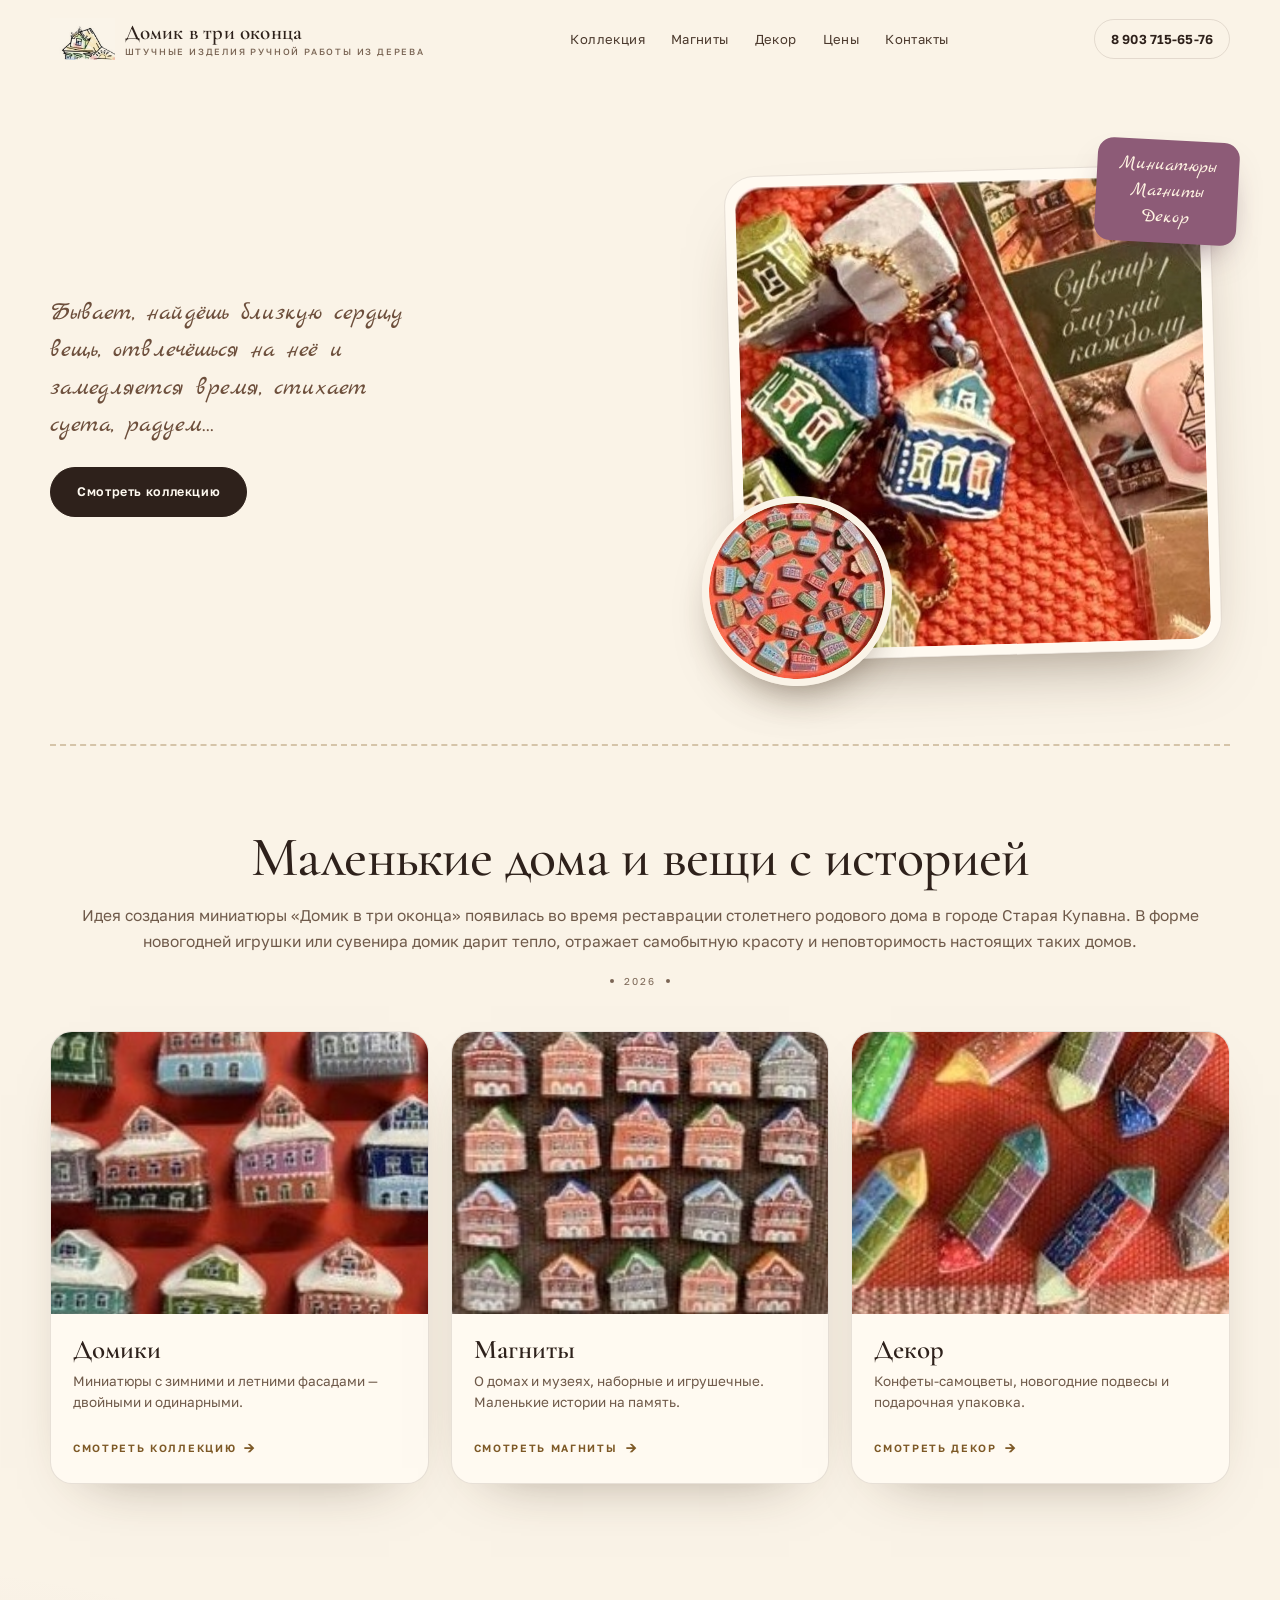
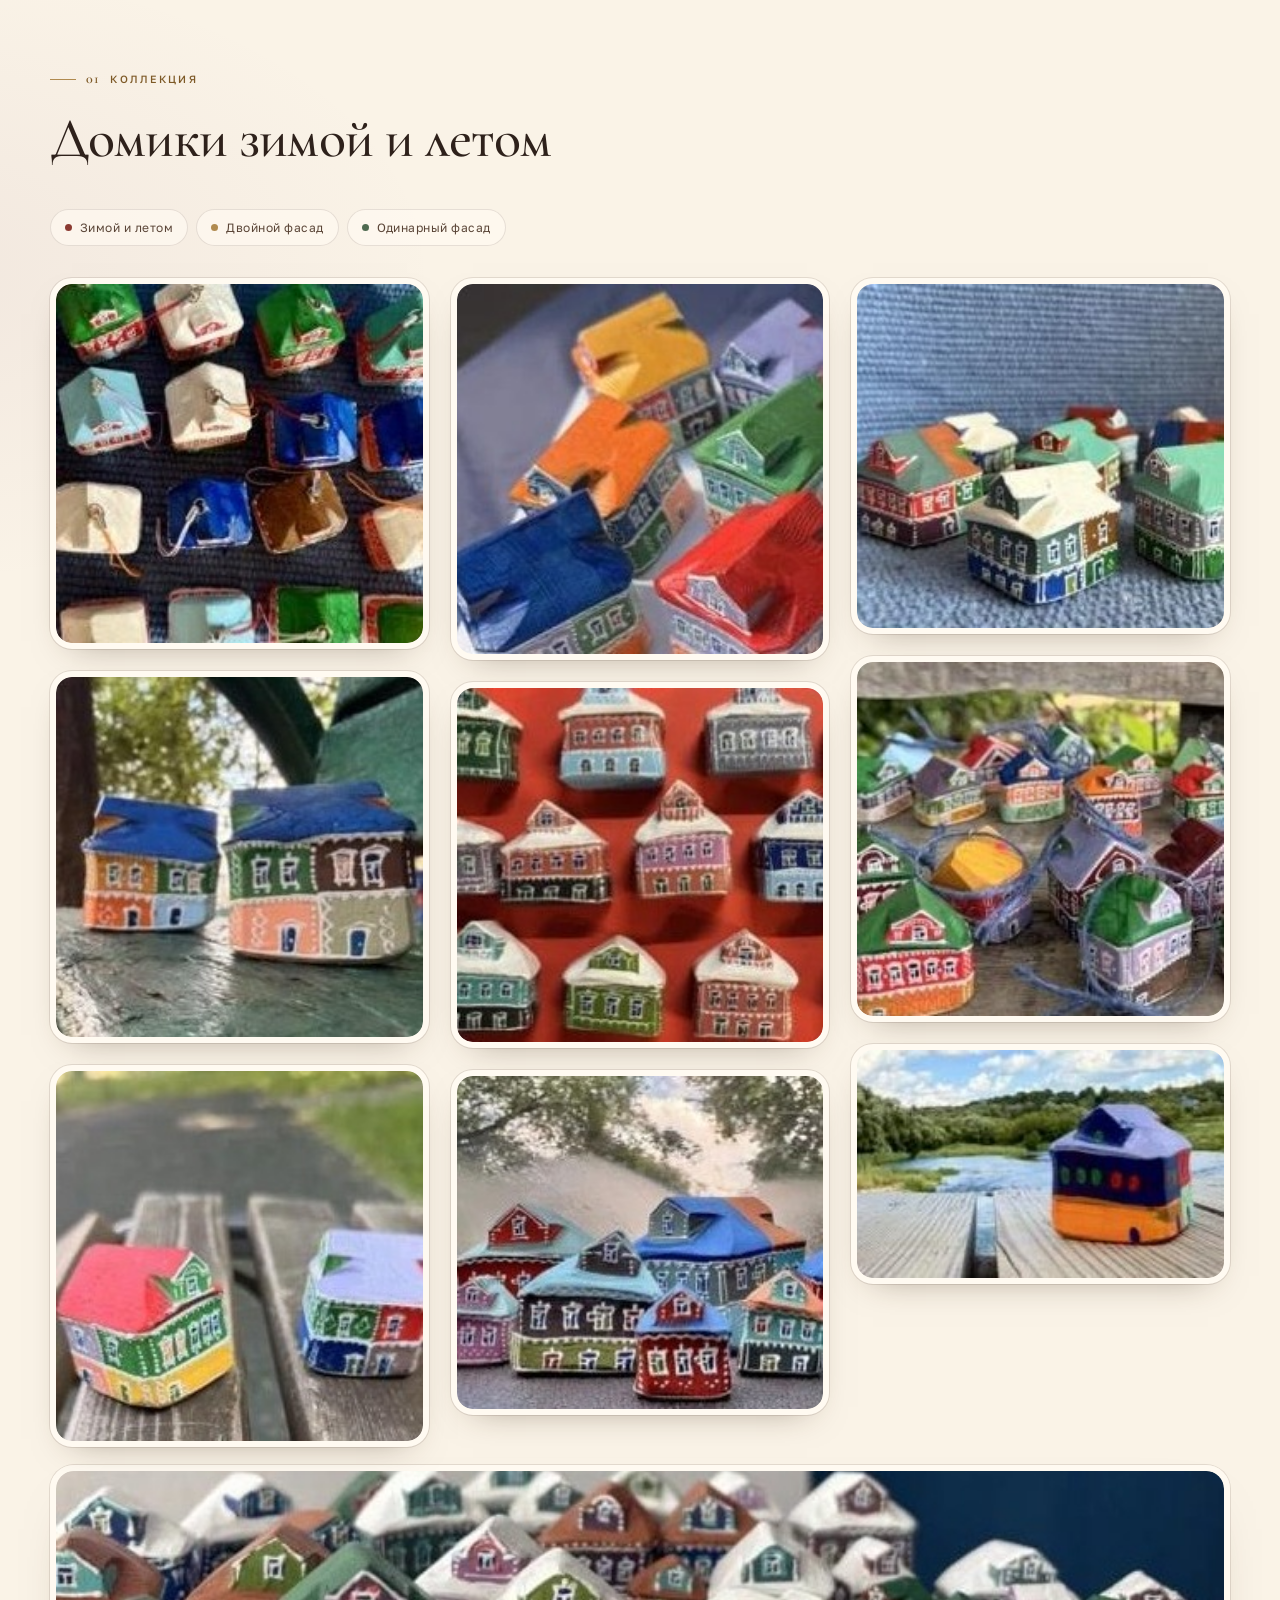
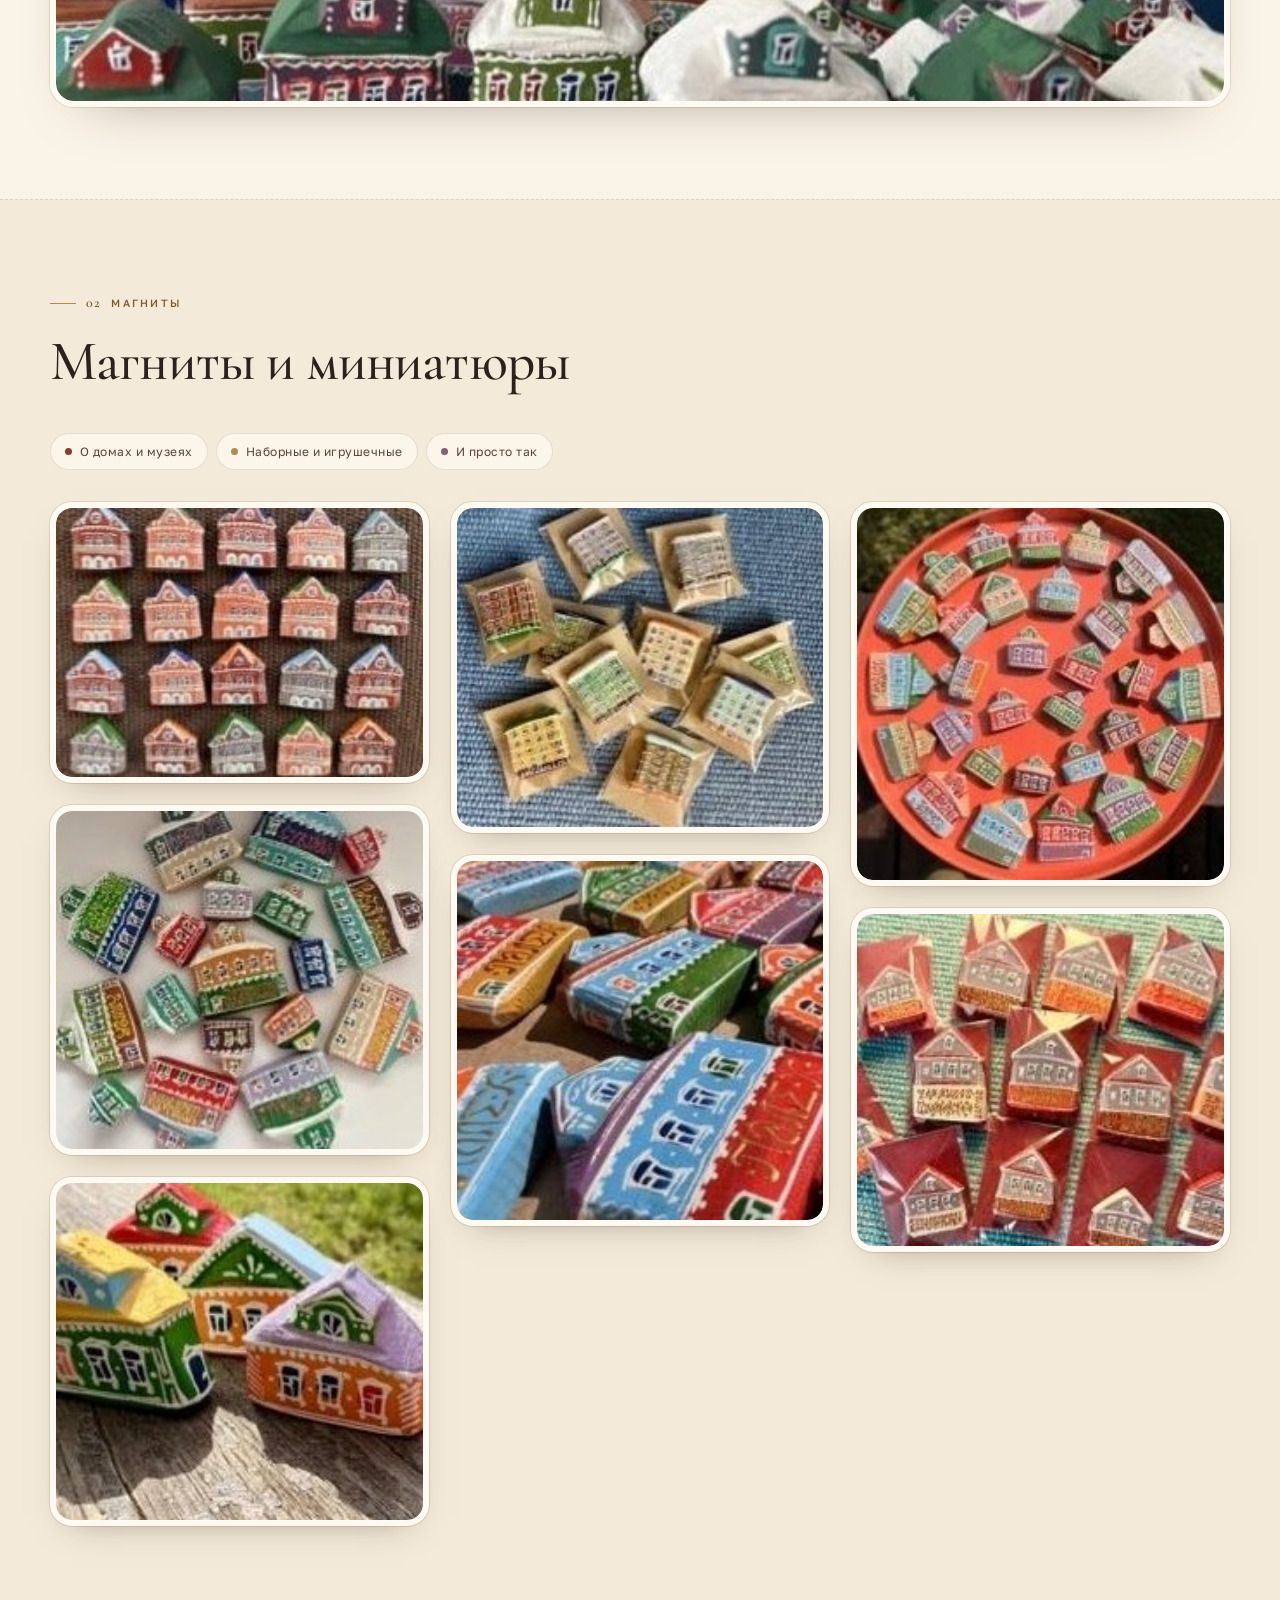
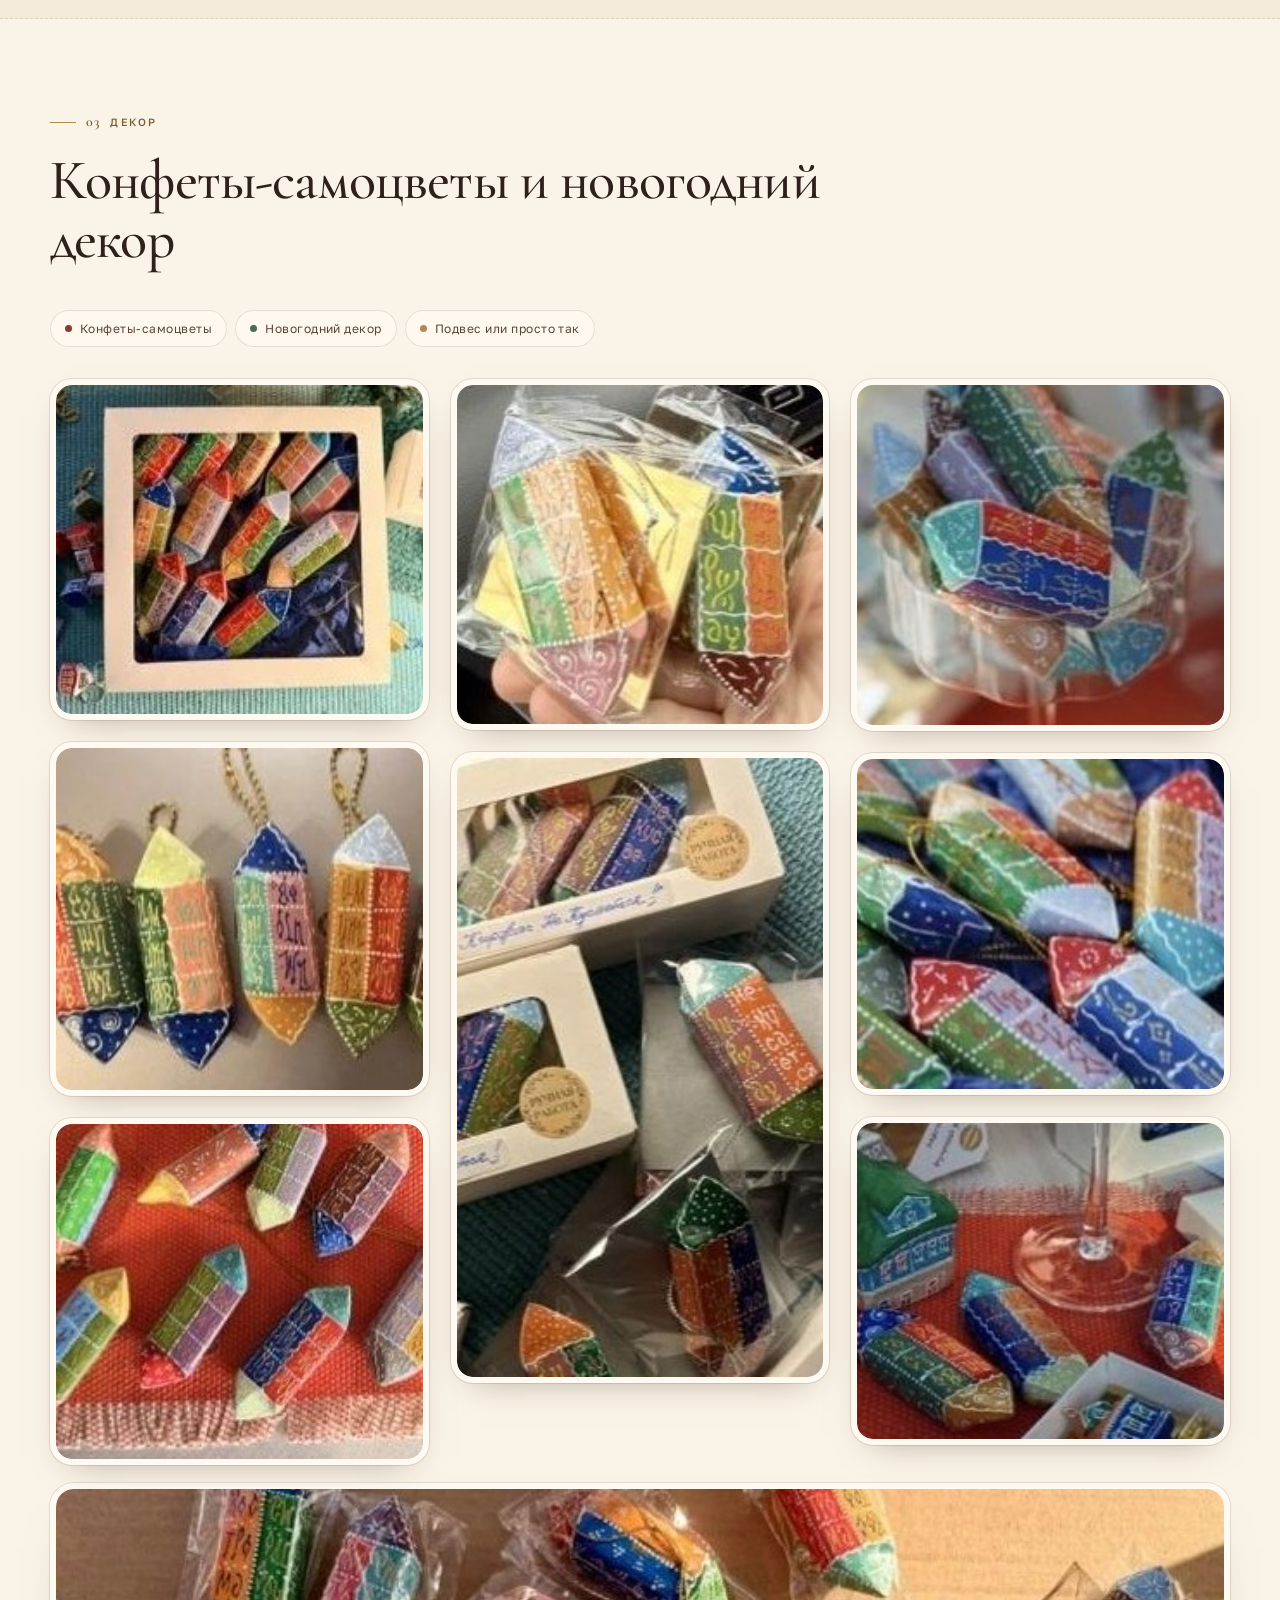
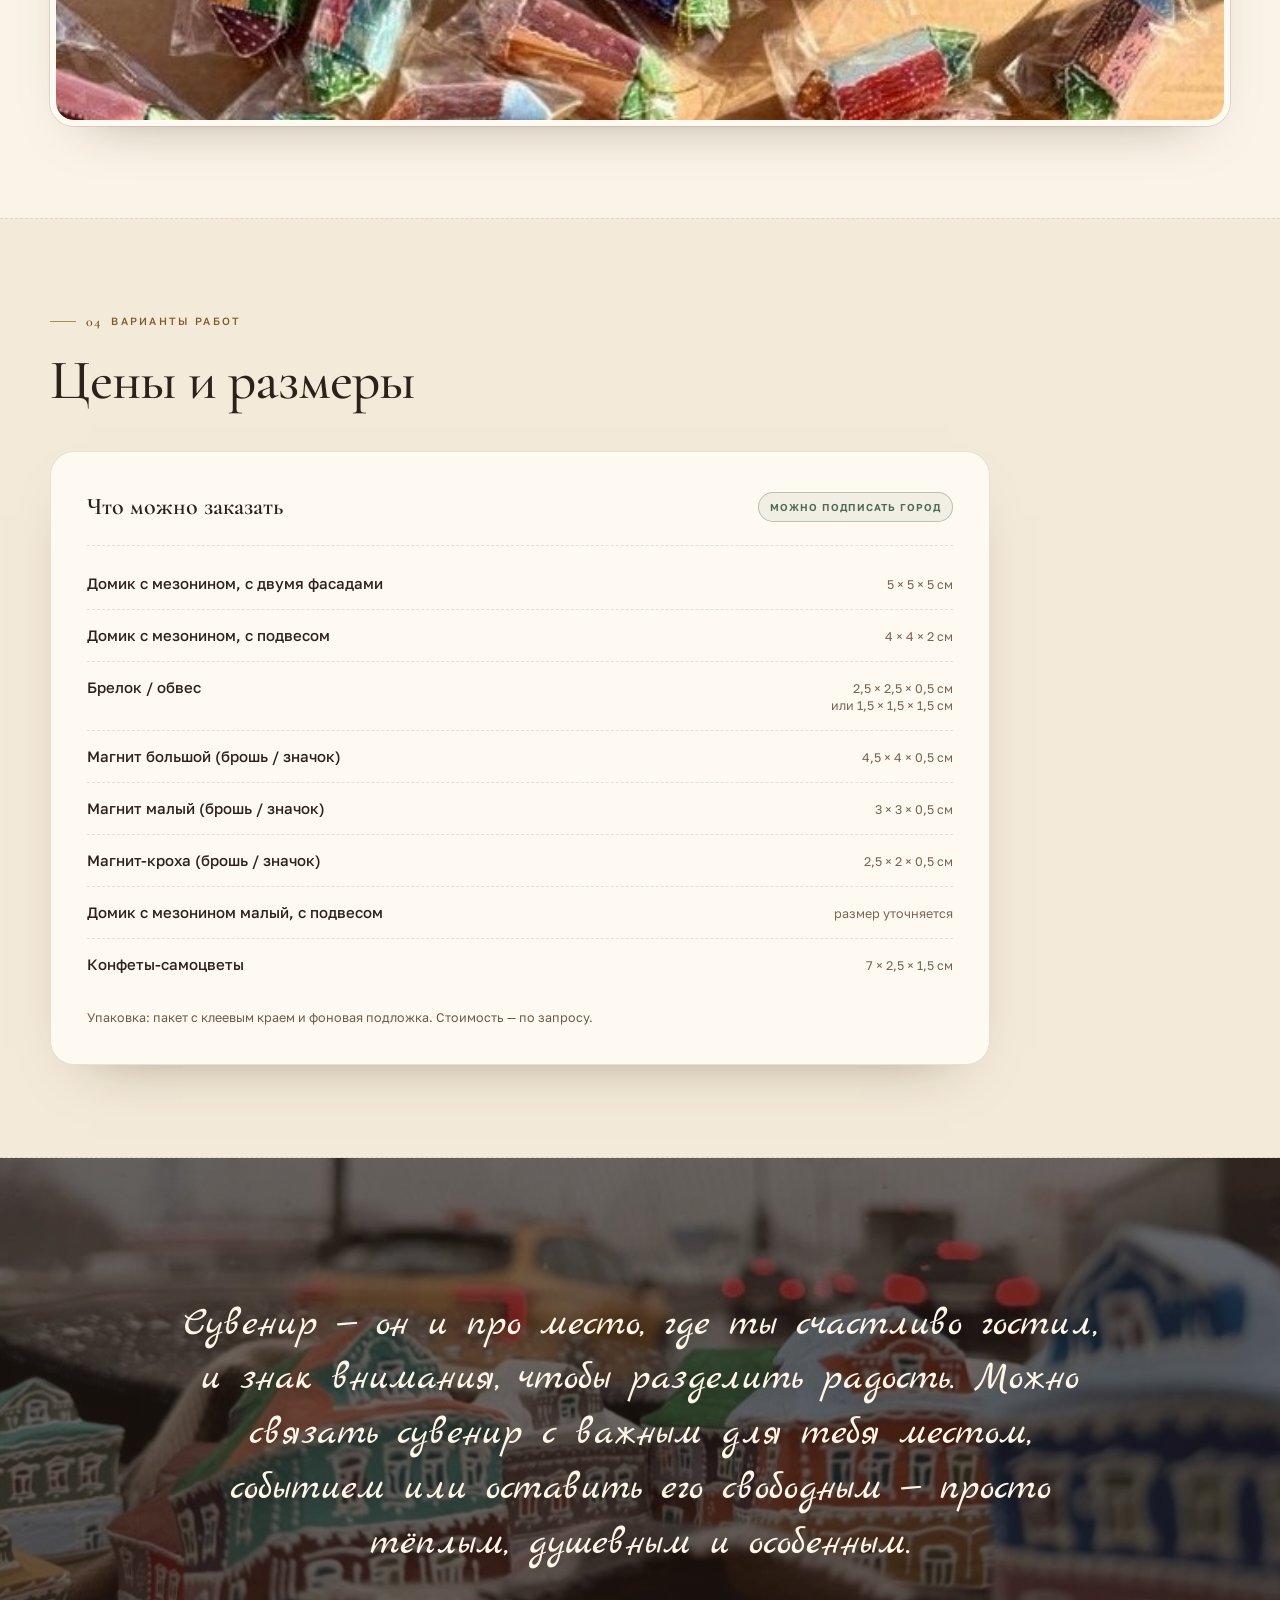
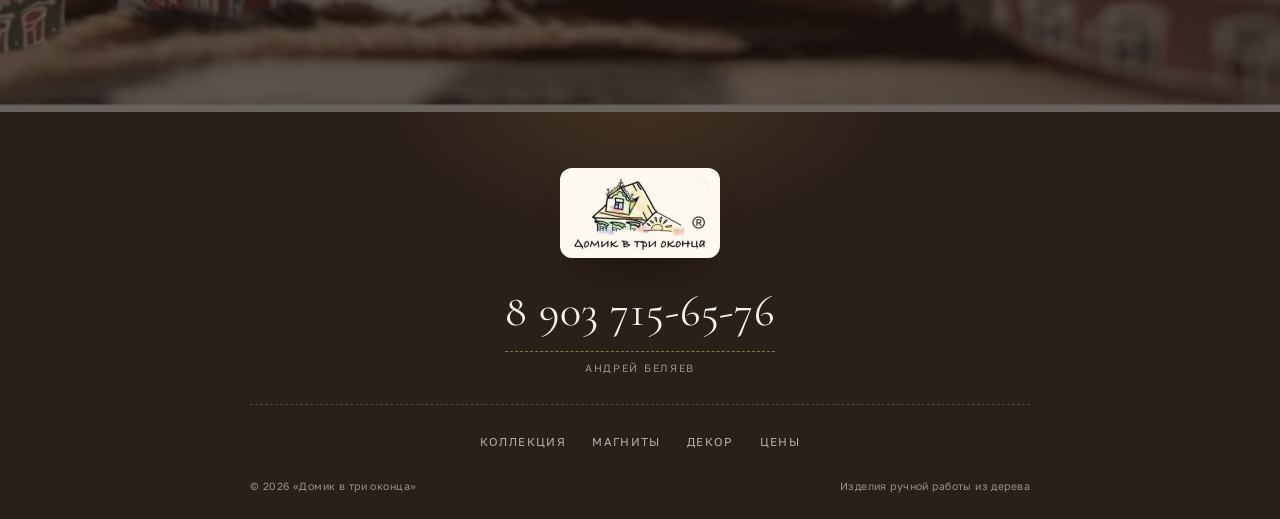
==== index.html @ b72c841a "Simplify hero per client feedback" ====
<!doctype html>
<html lang="ru">
<head>
  <meta charset="utf-8">
  <meta name="viewport" content="width=device-width, initial-scale=1">
  <title>Домик в три оконца — деревянные домики, магниты и декор ручной работы</title>
  <meta name="description" content="Домик в три оконца — штучные изделия ручной работы из дерева: миниатюрные домики, магниты, конфеты-самоцветы и новогодний декор. Андрей Беляев, 8 903 715-65-76.">
  <link rel="canonical" href="https://andrbel218.github.io/domik-v-tri-okna/">
  <meta name="theme-color" content="#faf3e7">
  <script>document.documentElement.classList.add("js");</script>

  <meta property="og:type" content="website">
  <meta property="og:locale" content="ru_RU">
  <meta property="og:title" content="Домик в три оконца — изделия ручной работы из дерева">
  <meta property="og:description" content="Миниатюрные домики, магниты, конфеты-самоцветы и новогодний декор. Каждая вещь расписана вручную.">
  <meta property="og:url" content="https://andrbel218.github.io/domik-v-tri-okna/">
  <meta property="og:image" content="https://andrbel218.github.io/domik-v-tri-okna/assets/img/hero-main.jpg">

  <link rel="icon" href="assets/favicon.svg" type="image/svg+xml">
  <link rel="preconnect" href="https://fonts.googleapis.com">
  <link rel="preconnect" href="https://fonts.gstatic.com" crossorigin>
  <link href="https://fonts.googleapis.com/css2?family=Cormorant+Garamond:ital,wght@0,400;0,500;0,600;1,400;1,500&family=Golos+Text:wght@400;500;600&family=Marck+Script&display=swap" rel="stylesheet">
  <link rel="stylesheet" href="styles.css?v=15">

  <script type="application/ld+json">
  {
    "@context": "https://schema.org",
    "@type": "Organization",
    "name": "Домик в три оконца",
    "url": "https://andrbel218.github.io/domik-v-tri-okna/",
    "logo": "https://andrbel218.github.io/domik-v-tri-okna/assets/img/logo-correct.png",
    "founder": "Андрей Беляев",
    "telephone": "+79037156576",
    "description": "Штучные изделия ручной работы из дерева: миниатюрные домики, магниты, конфеты-самоцветы и новогодний декор."
  }
  </script>
</head>
<body>
  <a class="skip-link" href="#main">Перейти к содержимому</a>

  <header class="site-header" id="top">
    <div class="container header__inner">
      <a class="brand" href="#top" aria-label="Домик в три оконца — ручная работа из дерева, на главную">
        <img class="brand__mark" src="assets/img/logo-mark.jpg" alt="" width="215" height="140">
        <span class="brand__text">
          <span class="brand__name">Домик в три оконца</span>
          <span class="brand__note">Штучные изделия ручной работы из дерева</span>
        </span>
      </a>

      <nav class="nav" id="nav" aria-label="Основная навигация">
        <a href="#domiki">Коллекция</a>
        <a href="#magnity">Магниты</a>
        <a href="#dekor">Декор</a>
        <a href="#ceny">Цены</a>
        <a href="#kontakty">Контакты</a>
        <a class="nav__phone" href="tel:+79037156576">8 903 715-65-76</a>
      </nav>

      <div class="header__actions">
        <a class="header__phone" href="tel:+79037156576">8 903 715-65-76</a>
        <button class="burger" type="button" aria-label="Открыть меню" aria-controls="nav" aria-expanded="false">
          <span></span><span></span><span></span>
        </button>
      </div>
    </div>
  </header>

  <main id="main">
    <!-- Блок «про идею»: заказчик пришлёт отдельный слайд. Вставить перед .hero. -->
    <section class="hero">
      <div class="container hero__grid">
        <div class="hero__content" data-reveal>
          <h1 class="visually-hidden">Домик в три оконца — штучные изделия ручной работы из дерева</h1>
          <p class="hero__quote">Бывает, найдёшь близкую сердцу вещь, отвлечёшься на неё и замедляется время, стихает суета, радуем…</p>
          <div class="hero__actions">
            <a class="btn btn--primary" href="#domiki">Смотреть коллекцию</a>
          </div>
        </div>

        <div class="hero__media" data-reveal>
          <figure class="hero__photo">
            <img src="assets/img/hero-main.jpg" alt="Деревянные домики-брелоки и миниатюры на оранжевой вязаной салфетке" width="404" height="409" fetchpriority="high">
          </figure>
          <figure class="hero__inset">
            <img src="assets/img/gallery/214317-08.jpg" alt="Магниты-домики в красной тарелке" width="213" height="216" loading="lazy">
          </figure>
          <div class="hero__badge" aria-hidden="true">
            <span>Миниатюры</span>
            <span>Магниты</span>
            <span>Декор</span>
          </div>
        </div>
      </div>
      <div class="container">
        <div class="stitch"></div>
      </div>
    </section>

    <section class="section section--categories" id="kategorii">
      <div class="container">
        <div class="section-head section-head--center" data-reveal>
          <h2>Маленькие дома и вещи с историей</h2>
          <div class="idea-text">
            <p class="section-head__sub">Идея создания миниатюры «Домик в три оконца» появилась во время реставрации столетнего родового дома в городе Старая Купавна. В форме новогодней игрушки или сувенира домик дарит тепло, отражает самобытную красоту и неповторимость настоящих таких домов.</p>
            <p class="section-head__year"><span class="year-dot" aria-hidden="true"></span>2026<span class="year-dot" aria-hidden="true"></span></p>
          </div>
        </div>

        <div class="cards">
          <a class="cat-card" href="#domiki" data-reveal>
            <span class="cat-card__media">
              <img src="assets/img/gallery/214313-05.jpg" alt="Домики-миниатюры с зимней росписью" width="221" height="213" loading="lazy">
            </span>
            <span class="cat-card__body">
              <span class="cat-card__title">Домики</span>
              <span class="cat-card__text">Миниатюры с зимними и летними фасадами — двойными и одинарными.</span>
              <span class="cat-card__link">Смотреть коллекцию</span>
            </span>
          </a>

          <a class="cat-card" href="#magnity" data-reveal>
            <span class="cat-card__media">
              <img src="assets/img/gallery/214317-01.jpg" alt="Магниты-домики с разными фасадами" width="210" height="154" loading="lazy">
            </span>
            <span class="cat-card__body">
              <span class="cat-card__title">Магниты</span>
              <span class="cat-card__text">О домах и музеях, наборные и игрушечные. Маленькие истории на память.</span>
              <span class="cat-card__link">Смотреть магниты</span>
            </span>
          </a>

          <a class="cat-card" href="#dekor" data-reveal>
            <span class="cat-card__media">
              <img src="assets/img/gallery/214320-03.jpg" alt="Конфеты-самоцветы с росписью на красном фоне" width="212" height="194" loading="lazy">
            </span>
            <span class="cat-card__body">
              <span class="cat-card__title">Декор</span>
              <span class="cat-card__text">Конфеты-самоцветы, новогодние подвесы и подарочная упаковка.</span>
              <span class="cat-card__link">Смотреть декор</span>
            </span>
          </a>
        </div>
      </div>
    </section>

    <section class="section" id="domiki">
      <div class="container">
        <div class="section-head" data-reveal>
          <p class="eyebrow"><span class="eyebrow__num">01</span> Коллекция</p>
          <h2>Домики зимой и летом</h2>
        </div>

        <ul class="chips" data-reveal>
          <li class="chip"><i style="--chip:#8b3a31"></i>Зимой и летом</li>
          <li class="chip"><i style="--chip:#b08a4f"></i>Двойной фасад</li>
          <li class="chip"><i style="--chip:#4e6a50"></i>Одинарный фасад</li>
        </ul>

        <div class="gallery" data-gallery>
          <figure class="gallery__item" data-reveal>
            <button class="gallery__btn" type="button" data-lightbox data-full="assets/img/gallery/214313-01.jpg" aria-label="Открыть фото: домики с зимними и летними фасадами">
              <img src="assets/img/gallery/214313-01.jpg" alt="Набор домиков с зимними и летними фасадами" width="221" height="216" loading="lazy">
            </button>
          </figure>
          <figure class="gallery__item" data-reveal>
            <button class="gallery__btn" type="button" data-lightbox data-full="assets/img/gallery/214313-02.jpg" aria-label="Открыть фото: два расписных домика">
              <img src="assets/img/gallery/214313-02.jpg" alt="Два расписных домика на садовом столе" width="220" height="216" loading="lazy">
            </button>
          </figure>
          <figure class="gallery__item" data-reveal>
            <button class="gallery__btn" type="button" data-lightbox data-full="assets/img/gallery/214313-03.jpg" aria-label="Открыть фото: домики с двойным фасадом">
              <img src="assets/img/gallery/214313-03.jpg" alt="Домики с двойным фасадом на деревянной скамье" width="215" height="217" loading="lazy">
            </button>
          </figure>
          <figure class="gallery__item" data-reveal>
            <button class="gallery__btn" type="button" data-lightbox data-full="assets/img/gallery/214313-04.jpg" aria-label="Открыть фото: домики с яркой росписью">
              <img src="assets/img/gallery/214313-04.jpg" alt="Яркие домики с росписью на красном фоне" width="214" height="216" loading="lazy">
            </button>
          </figure>
          <figure class="gallery__item" data-reveal>
            <button class="gallery__btn" type="button" data-lightbox data-full="assets/img/gallery/214313-05.jpg" aria-label="Открыть фото: домики-магниты с зимней росписью">
              <img src="assets/img/gallery/214313-05.jpg" alt="Домики-магниты с зимними фасадами на красной ткани" width="221" height="213" loading="lazy">
            </button>
          </figure>
          <figure class="gallery__item" data-reveal>
            <button class="gallery__btn" type="button" data-lightbox data-full="assets/img/gallery/214313-06.jpg" aria-label="Открыть фото: домики на летней веранде">
              <img src="assets/img/gallery/214313-06.jpg" alt="Миниатюрные домики на летней веранде" width="221" height="201" loading="lazy">
            </button>
          </figure>
          <figure class="gallery__item" data-reveal>
            <button class="gallery__btn" type="button" data-lightbox data-full="assets/img/gallery/214313-07.jpg" aria-label="Открыть фото: домики с разными фасадами">
              <img src="assets/img/gallery/214313-07.jpg" alt="Домики с разными фасадами на тканой салфетке" width="220" height="206" loading="lazy">
            </button>
          </figure>
          <figure class="gallery__item" data-reveal>
            <button class="gallery__btn" type="button" data-lightbox data-full="assets/img/gallery/214313-08.jpg" aria-label="Открыть фото: домики среди зелени">
              <img src="assets/img/gallery/214313-08.jpg" alt="Расписные домики среди зелени" width="214" height="207" loading="lazy">
            </button>
          </figure>
          <figure class="gallery__item" data-reveal>
            <button class="gallery__btn" type="button" data-lightbox data-full="assets/img/gallery/214313-09.jpg" aria-label="Открыть фото: домик на берегу реки">
              <img src="assets/img/gallery/214313-09.jpg" alt="Домик с синей крышей на берегу реки" width="216" height="134" loading="lazy">
            </button>
          </figure>
        </div>

        <figure class="banner" data-reveal>
          <img src="assets/img/gallery/214313-10.jpg" alt="Ряд домиков с зимней росписью" width="679" height="143" loading="lazy">
        </figure>
      </div>
    </section>

    <section class="section section--tint" id="magnity">
      <div class="container">
        <div class="section-head" data-reveal>
          <p class="eyebrow"><span class="eyebrow__num">02</span> Магниты</p>
          <h2>Магниты и миниатюры</h2>
        </div>

        <ul class="chips" data-reveal>
          <li class="chip"><i style="--chip:#8b3a31"></i>О домах и музеях</li>
          <li class="chip"><i style="--chip:#b08a4f"></i>Наборные и игрушечные</li>
          <li class="chip"><i style="--chip:#8d5b77"></i>И просто так</li>
        </ul>

        <div class="gallery" data-gallery>
          <figure class="gallery__item" data-reveal>
            <button class="gallery__btn" type="button" data-lightbox data-full="assets/img/gallery/214317-01.jpg" aria-label="Открыть фото: магниты-домики с разными фасадами">
              <img src="assets/img/gallery/214317-01.jpg" alt="Магниты-домики с разными фасадами на тёмном фоне" width="210" height="154" loading="lazy">
            </button>
          </figure>
          <figure class="gallery__item" data-reveal>
            <button class="gallery__btn" type="button" data-lightbox data-full="assets/img/gallery/214317-02.jpg" aria-label="Открыть фото: наборные магниты-домики">
              <img src="assets/img/gallery/214317-02.jpg" alt="Наборные магниты-домики, рассыпанные на светлой поверхности" width="209" height="193" loading="lazy">
            </button>
          </figure>
          <figure class="gallery__item" data-reveal>
            <button class="gallery__btn" type="button" data-lightbox data-full="assets/img/gallery/214317-04.jpg" aria-label="Открыть фото: домики-магниты на деревянном столе">
              <img src="assets/img/gallery/214317-04.jpg" alt="Домики-магниты на деревянном столе" width="208" height="191" loading="lazy">
            </button>
          </figure>
          <figure class="gallery__item" data-reveal>
            <button class="gallery__btn" type="button" data-lightbox data-full="assets/img/gallery/214317-05.jpg" aria-label="Открыть фото: маленькие наборные домики">
              <img src="assets/img/gallery/214317-05.jpg" alt="Маленькие наборные домики на синей ткани" width="210" height="183" loading="lazy">
            </button>
          </figure>
          <figure class="gallery__item" data-reveal>
            <button class="gallery__btn" type="button" data-lightbox data-full="assets/img/gallery/214317-06.jpg" aria-label="Открыть фото: магниты-домики с навесами">
              <img src="assets/img/gallery/214317-06.jpg" alt="Магниты-домики с разноцветными навесами" width="216" height="211" loading="lazy">
            </button>
          </figure>
          <figure class="gallery__item" data-reveal>
            <button class="gallery__btn" type="button" data-lightbox data-full="assets/img/gallery/214317-08.jpg" aria-label="Открыть фото: домики-магниты в красной тарелке">
              <img src="assets/img/gallery/214317-08.jpg" alt="Магниты-домики в красной тарелке" width="213" height="216" loading="lazy">
            </button>
          </figure>
          <figure class="gallery__item" data-reveal>
            <button class="gallery__btn" type="button" data-lightbox data-full="assets/img/gallery/214317-09.jpg" aria-label="Открыть фото: домики-магниты в подарочной упаковке">
              <img src="assets/img/gallery/214317-09.jpg" alt="Домики-магниты в подарочной упаковке" width="213" height="193" loading="lazy">
            </button>
          </figure>
        </div>
      </div>
    </section>

    <section class="section" id="dekor">
      <div class="container">
        <div class="section-head" data-reveal>
          <p class="eyebrow"><span class="eyebrow__num">03</span> Декор</p>
          <h2>Конфеты-самоцветы и новогодний декор</h2>
        </div>

        <ul class="chips" data-reveal>
          <li class="chip"><i style="--chip:#8b3a31"></i>Конфеты-самоцветы</li>
          <li class="chip"><i style="--chip:#4e6a50"></i>Новогодний декор</li>
          <li class="chip"><i style="--chip:#b08a4f"></i>Подвес или просто так</li>
        </ul>

        <div class="gallery" data-gallery>
          <figure class="gallery__item" data-reveal>
            <button class="gallery__btn" type="button" data-lightbox data-full="assets/img/gallery/214320-01.jpg" aria-label="Открыть фото: конфеты-самоцветы в коробке">
              <img src="assets/img/gallery/214320-01.jpg" alt="Конфеты-самоцветы в подарочной коробке" width="214" height="192" loading="lazy">
            </button>
          </figure>
          <figure class="gallery__item" data-reveal>
            <button class="gallery__btn" type="button" data-lightbox data-full="assets/img/gallery/214320-02.jpg" aria-label="Открыть фото: ёлочные подвесы-домики">
              <img src="assets/img/gallery/214320-02.jpg" alt="Ёлочные подвесы в виде домиков" width="206" height="192" loading="lazy">
            </button>
          </figure>
          <figure class="gallery__item" data-reveal>
            <button class="gallery__btn" type="button" data-lightbox data-full="assets/img/gallery/214320-03.jpg" aria-label="Открыть фото: конфеты-самоцветы с росписью">
              <img src="assets/img/gallery/214320-03.jpg" alt="Конфеты-самоцветы с росписью на красном фоне" width="212" height="194" loading="lazy">
            </button>
          </figure>
          <figure class="gallery__item" data-reveal>
            <button class="gallery__btn" type="button" data-lightbox data-full="assets/img/gallery/214320-04.jpg" aria-label="Открыть фото: конфеты-самоцветы в упаковке">
              <img src="assets/img/gallery/214320-04.jpg" alt="Конфеты-самоцветы в прозрачной упаковке" width="212" height="196" loading="lazy">
            </button>
          </figure>
          <figure class="gallery__item" data-reveal>
            <button class="gallery__btn" type="button" data-lightbox data-full="assets/img/gallery/214320-05.jpg" aria-label="Открыть фото: подарочные наборы">
              <img src="assets/img/gallery/214320-05.jpg" alt="Подарочные наборы конфет-самоцветов" width="212" height="358" loading="lazy">
            </button>
          </figure>
          <figure class="gallery__item" data-reveal>
            <button class="gallery__btn" type="button" data-lightbox data-full="assets/img/gallery/214320-06.jpg" aria-label="Открыть фото: конфеты-самоцветы крупным планом">
              <img src="assets/img/gallery/214320-06.jpg" alt="Крупный план конфет-самоцветов" width="204" height="189" loading="lazy">
            </button>
          </figure>
          <figure class="gallery__item" data-reveal>
            <button class="gallery__btn" type="button" data-lightbox data-full="assets/img/gallery/214320-07.jpg" aria-label="Открыть фото: горка конфет-самоцветов">
              <img src="assets/img/gallery/214320-07.jpg" alt="Горка конфет-самоцветов" width="209" height="188" loading="lazy">
            </button>
          </figure>
          <figure class="gallery__item" data-reveal>
            <button class="gallery__btn" type="button" data-lightbox data-full="assets/img/gallery/214320-08.jpg" aria-label="Открыть фото: конфеты-самоцветы рядом с бокалом">
              <img src="assets/img/gallery/214320-08.jpg" alt="Конфеты-самоцветы рядом с бокалом" width="213" height="184" loading="lazy">
            </button>
          </figure>
        </div>

        <figure class="banner" data-reveal>
          <img src="assets/img/gallery/214320-09.jpg" alt="Упакованные конфеты-самоцветы" width="682" height="154" loading="lazy">
        </figure>
      </div>
    </section>

    <section class="section section--tint" id="ceny">
      <div class="container">
        <div class="section-head" data-reveal>
          <p class="eyebrow"><span class="eyebrow__num">04</span> Варианты работ</p>
          <h2>Цены и размеры</h2>
        </div>

        <div class="price-grid">
          <div class="price-card" data-reveal>
            <div class="price-card__top">
              <span class="price-card__title">Что можно заказать</span>
              <span class="tag">Можно подписать город</span>
            </div>

            <ul class="price-list">
              <li class="price-row">
                <span class="price-row__name">Домик с мезонином, с двумя фасадами</span>
                <span class="price-row__size">5 × 5 × 5 см</span>
              </li>
              <li class="price-row">
                <span class="price-row__name">Домик с мезонином, с подвесом</span>
                <span class="price-row__size">4 × 4 × 2 см</span>
              </li>
              <li class="price-row">
                <span class="price-row__name">Брелок / обвес</span>
                <span class="price-row__size">2,5 × 2,5 × 0,5 см<br>или 1,5 × 1,5 × 1,5 см</span>
              </li>
              <li class="price-row">
                <span class="price-row__name">Магнит большой (брошь / значок)</span>
                <span class="price-row__size">4,5 × 4 × 0,5 см</span>
              </li>
              <li class="price-row">
                <span class="price-row__name">Магнит малый (брошь / значок)</span>
                <span class="price-row__size">3 × 3 × 0,5 см</span>
              </li>
              <li class="price-row">
                <span class="price-row__name">Магнит-кроха (брошь / значок)</span>
                <span class="price-row__size">2,5 × 2 × 0,5 см</span>
              </li>
              <li class="price-row">
                <span class="price-row__name">Домик с мезонином малый, с подвесом</span>
                <span class="price-row__size">размер уточняется</span>
              </li>
              <li class="price-row">
                <span class="price-row__name">Конфеты-самоцветы</span>
                <span class="price-row__size">7 × 2,5 × 1,5 см</span>
              </li>
            </ul>

            <p class="price-card__note">Упаковка: пакет с клеевым краем и фоновая подложка. Стоимость — по запросу.</p>
          </div>
        </div>
      </div>
    </section>

    <section class="quote" aria-label="О сувенире">
      <img class="quote__bg" src="assets/img/quote-bg.jpg" alt="" width="1024" height="408" loading="lazy" aria-hidden="true">
      <div class="container quote__inner" data-reveal>
        <blockquote class="quote__text">Сувенир — он и про место, где ты счастливо гостил, и знак внимания, чтобы разделить радость. Можно связать сувенир с важным для тебя местом, событием или оставить его свободным — просто тёплым, душевным и особенным.</blockquote>
      </div>
    </section>

    <footer class="footer" id="kontakty">
      <div class="container footer__inner">
        <div class="footer__logo-wrap" data-reveal>
          <img class="footer__logo" src="assets/img/logo-correct.png" alt="Домик в три оконца" width="262" height="140" loading="lazy">
        </div>

        <a class="footer__phone" href="tel:+79037156576" data-reveal>8 903 715-65-76</a>
        <p class="footer__name" data-reveal>Андрей Беляев</p>

        <nav class="footer__nav" aria-label="Навигация в подвале">
          <a href="#domiki">Коллекция</a>
          <a href="#magnity">Магниты</a>
          <a href="#dekor">Декор</a>
          <a href="#ceny">Цены</a>
        </nav>

        <div class="footer__bottom">
          <span>© <span id="year">2026</span> «Домик в три оконца»</span>
          <span>Изделия ручной работы из дерева</span>
        </div>
      </div>
    </footer>
  </main>

  <dialog class="lightbox" id="lightbox" aria-label="Просмотр фотографии">
    <button class="lightbox__close" type="button" aria-label="Закрыть">×</button>
    <button class="lightbox__nav lightbox__nav--prev" type="button" aria-label="Предыдущее фото">‹</button>
    <figure class="lightbox__figure">
      <img class="lightbox__img" id="lightbox-img" alt="">
    </figure>
    <button class="lightbox__nav lightbox__nav--next" type="button" aria-label="Следующее фото">›</button>
  </dialog>

  <script src="script.js?v=15" defer></script>
</body>
</html>
---- styles.css ----
/* =========================================================
   Домик в три оконца — сайт-визитка
   ========================================================= */

:root {
  --paper: #faf3e7;
  --paper-2: #f4ead9;
  --cream: #fffaf1;
  --ink: #2e211b;
  --muted: #6f5a4a;
  --muted-soft: #7a6554;
  --line: rgba(56, 38, 28, 0.12);
  --line-strong: rgba(143, 106, 52, 0.35);
  --ochre: #b08a4f;
  --ochre-deep: #7d5926;
  --ochre-light: #e9c88f;
  --plum: #8d5b77;
  --forest: #4e6a50;
  --brick: #8b3a31;

  --font-body: "Golos Text", system-ui, -apple-system, "Segoe UI", sans-serif;
  --font-display: "Cormorant Garamond", Georgia, "Times New Roman", serif;
  --font-script: "Marck Script", "Segoe Script", cursive;

  --radius: 22px;
  --shadow-soft: 0 24px 60px -40px rgba(60, 40, 20, 0.55);
  --ease: cubic-bezier(0.2, 0.65, 0.25, 1);
}

*,
*::before,
*::after {
  box-sizing: border-box;
}

html {
  scroll-behavior: smooth;
  -webkit-text-size-adjust: 100%;
}

body {
  margin: 0;
  background-color: var(--paper);
  background-image:
    radial-gradient(1100px 560px at 88% -8%, rgba(176, 138, 79, 0.16), transparent 62%),
    radial-gradient(900px 520px at -8% 22%, rgba(141, 91, 119, 0.08), transparent 60%);
  background-repeat: no-repeat;
  color: var(--ink);
  font-family: var(--font-body);
  font-size: 16px;
  line-height: 1.6;
  -webkit-font-smoothing: antialiased;
  text-rendering: optimizeLegibility;
}

body.no-scroll {
  overflow: hidden;
}

img {
  display: block;
  max-width: 100%;
  height: auto;
}

a {
  color: inherit;
}

::selection {
  background: rgba(176, 138, 79, 0.3);
}

:focus-visible {
  outline: 2px solid var(--ochre);
  outline-offset: 3px;
  border-radius: 6px;
}

.container {
  width: min(1180px, calc(100% - 48px));
  margin-inline: auto;
}

.skip-link {
  position: fixed;
  top: 12px;
  left: 12px;
  z-index: 200;
  padding: 10px 18px;
  border-radius: 999px;
  background: var(--ink);
  color: var(--cream);
  font-size: 13px;
  text-decoration: none;
  transform: translateY(-160%);
  transition: transform 0.2s var(--ease);
}

.skip-link:focus {
  transform: none;
}

.visually-hidden {
  position: absolute;
  width: 1px;
  height: 1px;
  padding: 0;
  margin: -1px;
  overflow: hidden;
  clip: rect(0 0 0 0);
  white-space: nowrap;
  border: 0;
}

/* ---------- Header ---------- */

.site-header {
  position: sticky;
  top: 0;
  z-index: 60;
  background: rgba(250, 243, 231, 0.9);
  border-bottom: 1px solid transparent;
  -webkit-backdrop-filter: blur(14px);
  backdrop-filter: blur(14px);
  transition: background 0.25s ease, box-shadow 0.25s ease, border-color 0.25s ease;
}

.site-header.is-scrolled {
  background: rgba(250, 243, 231, 0.97);
  border-bottom-color: var(--line);
  box-shadow: 0 12px 34px -24px rgba(60, 40, 20, 0.5);
}

.header__inner {
  display: flex;
  align-items: center;
  justify-content: space-between;
  gap: 24px;
  min-height: 78px;
}

.brand {
  display: flex;
  align-items: center;
  gap: 10px;
  text-decoration: none;
  color: var(--ink);
  flex-shrink: 0;
}

.brand__mark {
  width: auto;
  height: 42px;
  mix-blend-mode: multiply;
}

.brand__text {
  display: flex;
  flex-direction: column;
  gap: 4px;
}

.brand__name {
  font-family: var(--font-display);
  font-size: 21px;
  font-weight: 600;
  line-height: 1;
  letter-spacing: 0.01em;
}

.brand__note {
  font-size: 9px;
  font-weight: 500;
  line-height: 1;
  letter-spacing: 0.2em;
  text-transform: uppercase;
  color: var(--muted-soft);
}

.nav {
  display: flex;
  align-items: center;
  gap: 26px;
}

.nav a {
  position: relative;
  padding: 6px 0;
  font-size: 13px;
  letter-spacing: 0.03em;
  text-decoration: none;
  color: #4a382c;
  transition: color 0.2s ease;
}

.nav a::after {
  content: "";
  position: absolute;
  left: 0;
  bottom: 0;
  width: 0;
  border-bottom: 1px dashed var(--ochre);
  transition: width 0.3s var(--ease);
}

.nav a:hover {
  color: var(--ochre-deep);
}

.nav a:hover::after {
  width: 100%;
}

.nav__phone {
  display: none;
}

.header__actions {
  display: flex;
  align-items: center;
  gap: 12px;
}

.header__phone {
  padding: 9px 16px;
  border: 1px solid var(--line);
  border-radius: 999px;
  font-size: 13px;
  font-weight: 600;
  letter-spacing: 0.01em;
  text-decoration: none;
  white-space: nowrap;
  transition: background 0.25s ease, color 0.25s ease, border-color 0.25s ease;
}

.header__phone:hover {
  background: var(--ink);
  border-color: var(--ink);
  color: var(--cream);
}

.burger {
  display: none;
  flex-direction: column;
  align-items: center;
  justify-content: center;
  gap: 4px;
  width: 42px;
  height: 42px;
  padding: 0;
  border: 1px solid var(--line);
  border-radius: 50%;
  background: transparent;
  cursor: pointer;
}

.burger span {
  display: block;
  width: 17px;
  height: 1.5px;
  background: var(--ink);
  transition: transform 0.25s ease, opacity 0.25s ease;
}

.nav-open .burger span:nth-child(1) {
  transform: translateY(5.5px) rotate(45deg);
}

.nav-open .burger span:nth-child(2) {
  opacity: 0;
}

.nav-open .burger span:nth-child(3) {
  transform: translateY(-5.5px) rotate(-45deg);
}

/* ---------- Shared type ---------- */

.eyebrow {
  display: flex;
  align-items: center;
  gap: 10px;
  margin: 0 0 18px;
  font-size: 10.5px;
  font-weight: 500;
  letter-spacing: 0.22em;
  text-transform: uppercase;
  color: var(--ochre-deep);
}

.eyebrow::before {
  content: "";
  width: 26px;
  border-top: 1.5px solid var(--ochre);
}

.eyebrow__num {
  font-family: var(--font-display);
  font-size: 14px;
  font-weight: 600;
  letter-spacing: 0.08em;
  color: var(--ochre-deep);
}

.section-head {
  max-width: 780px;
  margin-bottom: clamp(28px, 3.5vw, 42px);
}

.section-head--center {
  max-width: 1180px;
  margin-inline: auto;
  text-align: center;
}

.section-head h2 {
  margin: 0 0 16px;
  font-family: var(--font-display);
  font-size: clamp(34px, 4.4vw, 56px);
  font-weight: 500;
  line-height: 1.04;
  letter-spacing: -0.015em;
}

.section-head__sub {
  max-width: 62ch;
  margin: 0;
  font-size: 15.5px;
  line-height: 1.7;
  color: var(--muted);
}

.idea-text {
  max-width: none;
  margin: 0 auto;
  text-align: center;
}

.idea-text .section-head__sub {
  max-width: none;
  margin-inline: auto;
}

.section-head__year {
  display: flex;
  align-items: center;
  justify-content: center;
  gap: 10px;
  margin: 18px 0 0;
  font-size: 10px;
  letter-spacing: 0.22em;
  color: var(--muted-soft);
}

.year-dot {
  display: block;
  width: 4px;
  height: 4px;
  border-radius: 50%;
  background: currentColor;
}

/* ---------- Buttons ---------- */

.btn {
  display: inline-flex;
  align-items: center;
  justify-content: center;
  gap: 8px;
  padding: 14px 26px;
  border: 1px solid var(--ink);
  border-radius: 999px;
  font-family: var(--font-body);
  font-size: 12.5px;
  font-weight: 600;
  letter-spacing: 0.05em;
  text-decoration: none;
  cursor: pointer;
  transition: background 0.25s ease, color 0.25s ease, border-color 0.25s ease, transform 0.25s var(--ease);
}

.btn--primary {
  background: var(--ink);
  color: var(--cream);
}

.btn--primary:hover {
  background: var(--ochre-deep);
  border-color: var(--ochre-deep);
  transform: translateY(-2px);
}

.btn--ghost {
  background: transparent;
  border-color: rgba(46, 33, 27, 0.28);
  color: var(--ink);
}

.btn--ghost:hover {
  background: var(--ink);
  border-color: var(--ink);
  color: var(--cream);
  transform: translateY(-2px);
}

.btn--wide {
  width: 100%;
}

/* ---------- Hero ---------- */

.hero {
  padding-top: clamp(36px, 6vw, 78px);
}

.hero__grid {
  display: grid;
  grid-template-columns: minmax(0, 1.05fr) minmax(0, 0.95fr);
  gap: clamp(32px, 5vw, 72px);
  align-items: center;
}

.hero__content {
  max-width: 620px;
}

.hero__title {
  margin: 0 0 26px;
  font-family: var(--font-display);
  font-size: clamp(46px, 6.2vw, 82px);
  font-weight: 500;
  line-height: 0.96;
  letter-spacing: -0.02em;
}

.hero__title em {
  display: block;
  font-style: italic;
  font-weight: 500;
  color: var(--ochre-deep);
}

.hero__quote {
  max-width: 34ch;
  margin: 0 0 22px;
  font-family: var(--font-script);
  font-size: clamp(20px, 2vw, 25px);
  line-height: 1.5;
  color: #6d4f3c;
}

.hero__lead {
  max-width: 47ch;
  margin: 0 0 30px;
  font-size: clamp(15px, 1.15vw, 16.5px);
  line-height: 1.7;
  color: var(--muted);
}

.hero__actions {
  display: flex;
  flex-wrap: wrap;
  gap: 12px;
}

.hero__meta {
  margin: 28px 0 0;
  font-size: 10.5px;
  letter-spacing: 0.16em;
  text-transform: uppercase;
  color: var(--muted-soft);
}

.hero__meta span {
  padding: 0 4px;
  color: var(--ochre);
}

.hero__media {
  position: relative;
  width: 100%;
  max-width: 500px;
  margin-left: auto;
  padding: 14px 14px 0 0;
}

.hero__photo {
  margin: 0;
  padding: 10px;
  background: var(--cream);
  border: 1px solid var(--line);
  border-radius: 30px;
  box-shadow: 0 34px 70px -38px rgba(60, 40, 20, 0.6);
  transform: rotate(-1.6deg);
}

.hero__photo img {
  width: 100%;
  aspect-ratio: 1 / 1;
  object-fit: cover;
  border-radius: 22px;
}

.hero__inset {
  position: absolute;
  left: -28px;
  bottom: -30px;
  width: 38%;
  margin: 0;
  aspect-ratio: 1 / 1;
  border: 7px solid var(--paper);
  border-radius: 50%;
  overflow: hidden;
  box-shadow: 0 22px 44px -22px rgba(60, 40, 20, 0.6);
  transform: rotate(4deg);
}

.hero__inset img {
  width: 100%;
  height: 100%;
  object-fit: cover;
  border-radius: 50%;
}

.hero__badge {
  position: absolute;
  top: -16px;
  right: -8px;
  display: grid;
  gap: 2px;
  padding: 14px 22px;
  border-radius: 16px;
  background: var(--plum);
  color: #fff3e2;
  font-family: var(--font-script);
  font-size: 19px;
  line-height: 1.25;
  text-align: center;
  transform: rotate(3deg);
  box-shadow: 0 18px 36px -18px rgba(70, 35, 55, 0.75);
}

.stitch {
  margin-top: clamp(48px, 7vw, 88px);
  border-top: 2px dashed var(--line-strong);
}

/* ---------- Sections ---------- */

.section {
  position: relative;
  padding: clamp(56px, 7.5vw, 92px) 0;
  scroll-margin-top: 96px;
}

.section--tint {
  background: var(--paper-2);
  border-block: 1px dashed rgba(143, 106, 52, 0.18);
}

.section--categories {
  padding-top: clamp(48px, 6.5vw, 82px);
}

/* ---------- Category cards ---------- */

.cards {
  display: grid;
  grid-template-columns: repeat(3, minmax(0, 1fr));
  gap: 22px;
}

.cat-card {
  display: flex;
  flex-direction: column;
  overflow: hidden;
  height: 100%;
  border: 1px solid var(--line);
  border-radius: var(--radius);
  background: var(--cream);
  color: inherit;
  text-decoration: none;
  box-shadow: var(--shadow-soft);
  transition: transform 0.35s var(--ease), box-shadow 0.35s ease, border-color 0.35s ease;
}

.cat-card:hover {
  transform: translateY(-5px);
  border-color: rgba(176, 138, 79, 0.55);
  box-shadow: 0 30px 60px -34px rgba(60, 40, 20, 0.55);
}

.cat-card__media {
  display: block;
  overflow: hidden;
  aspect-ratio: 4 / 3;
  background: #e9dcc6;
}

.cat-card__media img {
  width: 100%;
  height: 100%;
  object-fit: cover;
  transition: transform 0.7s var(--ease);
}

.cat-card:hover .cat-card__media img {
  transform: scale(1.05);
}

.cat-card__body {
  display: flex;
  flex: 1;
  flex-direction: column;
  gap: 8px;
  padding: 22px 22px 24px;
}

.cat-card__title {
  font-family: var(--font-display);
  font-size: 27px;
  font-weight: 600;
  line-height: 1;
}

.cat-card__text {
  font-size: 13.5px;
  line-height: 1.55;
  color: var(--muted);
}

.cat-card__link {
  display: flex;
  align-items: center;
  gap: 8px;
  margin-top: auto;
  padding-top: 16px;
  font-size: 10.5px;
  font-weight: 600;
  letter-spacing: 0.16em;
  text-transform: uppercase;
  color: var(--ochre-deep);
}

.cat-card__link::after {
  content: "→";
  font-size: 14px;
  transition: transform 0.3s var(--ease);
}

.cat-card:hover .cat-card__link::after {
  transform: translateX(4px);
}

/* ---------- Chips ---------- */

.chips {
  display: flex;
  flex-wrap: wrap;
  gap: 8px;
  margin: 0 0 32px;
  padding: 0;
  list-style: none;
}

.chip {
  display: inline-flex;
  align-items: center;
  gap: 8px;
  padding: 8px 14px;
  border: 1px solid var(--line);
  border-radius: 999px;
  background: rgba(255, 250, 241, 0.7);
  font-size: 12px;
  letter-spacing: 0.04em;
  color: #5a4537;
}

.chip i {
  display: block;
  width: 7px;
  height: 7px;
  border-radius: 50%;
  background: var(--chip, var(--ochre));
}

/* ---------- Gallery ---------- */

.gallery {
  column-count: 3;
  column-gap: 22px;
}

.gallery__item {
  break-inside: avoid;
  -webkit-column-break-inside: avoid;
  margin: 0 0 22px;
}

.gallery__btn {
  position: relative;
  display: block;
  width: 100%;
  padding: 0;
  border: 6px solid var(--cream);
  border-radius: 22px;
  overflow: hidden;
  background: var(--cream);
  box-shadow:
    0 0 0 1px var(--line),
    0 14px 34px -22px rgba(60, 40, 20, 0.5);
  line-height: 0;
  cursor: zoom-in;
}

.gallery__btn img {
  width: 100%;
  height: auto;
  border-radius: 15px;
  transition: transform 0.7s var(--ease);
}

.gallery__btn::after {
  content: "＋";
  position: absolute;
  right: 10px;
  bottom: 10px;
  display: grid;
  place-items: center;
  width: 34px;
  height: 34px;
  border-radius: 50%;
  background: rgba(255, 249, 239, 0.94);
  color: #3a2a20;
  font-family: var(--font-body);
  font-size: 18px;
  line-height: 1;
  opacity: 0;
  transform: translateY(6px);
  box-shadow: 0 4px 14px rgba(0, 0, 0, 0.16);
  transition: opacity 0.3s ease, transform 0.3s var(--ease);
}

.gallery__btn:hover img,
.gallery__btn:focus-visible img {
  transform: scale(1.05);
}

.gallery__btn:hover::after,
.gallery__btn:focus-visible::after {
  opacity: 1;
  transform: none;
}

.banner {
  margin: 18px 0 0;
  border: 6px solid var(--cream);
  border-radius: 24px;
  overflow: hidden;
  box-shadow:
    0 0 0 1px var(--line),
    var(--shadow-soft);
}

.banner img {
  width: 100%;
  height: clamp(140px, 18vw, 240px);
  border-radius: 17px;
  object-fit: cover;
}

/* ---------- Prices ---------- */

.price-grid {
  display: grid;
  grid-template-columns: minmax(0, 1fr);
  gap: 24px;
  max-width: 940px;
  align-items: start;
}

.price-card {
  padding: clamp(22px, 3vw, 36px);
  border: 1px solid var(--line);
  border-radius: 24px;
  background: var(--cream);
  box-shadow: var(--shadow-soft);
}

.price-card__top {
  display: flex;
  flex-wrap: wrap;
  align-items: center;
  justify-content: space-between;
  gap: 14px;
  margin-bottom: 12px;
  padding-bottom: 18px;
  border-bottom: 1px dashed var(--line);
}

.price-card__title {
  font-family: var(--font-display);
  font-size: 24px;
  font-weight: 600;
}

.tag {
  padding: 6px 11px;
  border: 1px solid rgba(78, 106, 80, 0.35);
  border-radius: 999px;
  background: rgba(78, 106, 80, 0.08);
  font-size: 10px;
  font-weight: 600;
  letter-spacing: 0.1em;
  text-transform: uppercase;
  color: var(--forest);
  white-space: nowrap;
}

.price-list {
  margin: 0;
  padding: 0;
  list-style: none;
}

.price-row {
  display: grid;
  grid-template-columns: minmax(0, 1fr) auto;
  gap: 16px;
  align-items: baseline;
  padding: 15px 0;
  border-bottom: 1px dashed rgba(56, 38, 28, 0.12);
}

.price-row:last-child {
  border-bottom: 0;
}

.price-row__name {
  font-size: 15px;
  font-weight: 500;
  line-height: 1.4;
}

.price-row__size {
  font-size: 12.5px;
  line-height: 1.4;
  text-align: right;
  color: var(--muted-soft);
}

.price-card__note {
  margin: 18px 0 0;
  font-size: 12.5px;
  line-height: 1.6;
  color: var(--muted);
}

/* ---------- Quote ---------- */

.quote {
  position: relative;
  display: grid;
  place-items: center;
  overflow: hidden;
  isolation: isolate;
  min-height: 520px;
}

.quote__bg {
  position: absolute;
  inset: 0;
  z-index: -2;
  width: 100%;
  height: 100%;
  object-fit: cover;
}

.quote::before {
  content: "";
  position: absolute;
  inset: 0;
  z-index: -1;
  background: linear-gradient(180deg, rgba(35, 25, 19, 0.6), rgba(35, 25, 19, 0.68));
}

.quote__inner {
  padding: clamp(88px, 11vw, 140px) 0;
  text-align: center;
}

.quote__text {
  max-width: 920px;
  margin: 0 auto;
  font-family: var(--font-script);
  font-size: clamp(23px, 3.1vw, 40px);
  font-weight: 400;
  line-height: 1.38;
  color: #fff6e8;
  text-shadow: 0 2px 18px rgba(0, 0, 0, 0.25);
}

/* ---------- Footer ---------- */

.footer {
  position: relative;
  overflow: hidden;
  padding: 56px 0 24px;
  background: #2b1f19;
  color: #f6ecdc;
  text-align: center;
}

.footer::before {
  content: "";
  position: absolute;
  inset: -40% 30% auto;
  height: 70%;
  background: radial-gradient(closest-side, rgba(176, 138, 79, 0.18), transparent);
  pointer-events: none;
}

.footer__inner {
  position: relative;
  max-width: 780px;
}

.footer__logo-wrap {
  display: block;
  width: fit-content;
  margin: 0 auto 18px;
  padding: 8px 10px;
  border-radius: 12px;
  background: var(--cream);
  box-shadow: 0 24px 50px -30px rgba(0, 0, 0, 0.8);
  transform: rotate(-1deg);
}

.footer__logo {
  width: 140px;
  mix-blend-mode: multiply;
}

.footer__phone {
  display: block;
  width: fit-content;
  margin: 0 auto 8px;
  padding-bottom: 4px;
  border-bottom: 1px dashed rgba(233, 200, 143, 0.5);
  font-family: var(--font-display);
  font-size: clamp(30px, 4vw, 44px);
  letter-spacing: 0.02em;
  text-decoration: none;
  color: #fbf3e5;
  transition: color 0.2s ease;
}

.footer__phone:hover {
  color: var(--ochre-light);
}

.footer__name {
  margin: 0 0 28px;
  font-size: 10.5px;
  letter-spacing: 0.16em;
  text-transform: uppercase;
  color: rgba(246, 236, 220, 0.55);
}

.footer__nav {
  display: flex;
  flex-wrap: wrap;
  justify-content: center;
  gap: 26px;
  padding-top: 28px;
  border-top: 1px dashed rgba(246, 236, 220, 0.18);
}

.footer__nav a {
  font-size: 11.5px;
  letter-spacing: 0.12em;
  text-transform: uppercase;
  text-decoration: none;
  color: rgba(246, 236, 220, 0.7);
  transition: color 0.2s ease;
}

.footer__nav a:hover {
  color: var(--ochre-light);
}

.footer__bottom {
  display: flex;
  flex-wrap: wrap;
  justify-content: space-between;
  gap: 12px;
  margin-top: 26px;
  font-size: 10.5px;
  letter-spacing: 0.04em;
  color: rgba(246, 236, 220, 0.55);
}

/* ---------- Lightbox ---------- */

.lightbox {
  width: 100%;
  max-width: min(1100px, 94vw);
  margin: auto;
  padding: 0;
  border: 0;
  background: transparent;
  color: #f6ecdc;
  overflow: visible;
}

.lightbox::backdrop {
  background: rgba(22, 15, 11, 0.9);
  -webkit-backdrop-filter: blur(6px);
  backdrop-filter: blur(6px);
}

.lightbox__figure {
  display: flex;
  flex-direction: column;
  align-items: center;
  gap: 14px;
  margin: 0;
}

.lightbox__img {
  width: min(100%, 560px);
  height: auto;
  max-height: 78vh;
  object-fit: contain;
  border-radius: 14px;
  box-shadow: 0 30px 80px rgba(0, 0, 0, 0.5);
}

.lightbox__close,
.lightbox__nav {
  position: fixed;
  z-index: 2;
  display: grid;
  place-items: center;
  width: 48px;
  height: 48px;
  padding: 0;
  border: 1px solid rgba(255, 249, 239, 0.22);
  border-radius: 50%;
  background: rgba(255, 249, 239, 0.1);
  color: #f6ecdc;
  cursor: pointer;
  transition: background 0.2s ease, color 0.2s ease, border-color 0.2s ease;
}

.lightbox__close {
  top: 16px;
  right: 16px;
  font-size: 26px;
  line-height: 1;
}

.lightbox__nav {
  top: 50%;
  width: 52px;
  height: 52px;
  font-size: 32px;
  line-height: 1;
  transform: translateY(-50%);
}

.lightbox__nav--prev {
  left: 12px;
}

.lightbox__nav--next {
  right: 12px;
}

.lightbox__close:hover,
.lightbox__nav:hover {
  background: var(--cream);
  border-color: var(--cream);
  color: var(--ink);
}

/* ---------- Reveal ---------- */

html.js [data-reveal] {
  opacity: 0;
  transform: translateY(22px);
  transition: opacity 0.7s ease, transform 0.7s var(--ease);
}

html.js [data-reveal].is-in {
  opacity: 1;
  transform: none;
}

.cards .cat-card:nth-child(2) {
  transition-delay: 0.08s;
}

.cards .cat-card:nth-child(3) {
  transition-delay: 0.16s;
}

/* ---------- Responsive ---------- */

@media (max-width: 900px) {
  .nav {
    position: absolute;
    top: 100%;
    right: 0;
    left: 0;
    display: none;
    flex-direction: column;
    align-items: stretch;
    gap: 0;
    padding: 10px 24px 22px;
    border-bottom: 1px solid var(--line);
    background: var(--paper);
    box-shadow: 0 24px 40px -30px rgba(60, 40, 20, 0.5);
  }

  .nav a {
    padding: 14px 0;
    border-bottom: 1px dashed var(--line);
    font-size: 15px;
  }

  .nav a:last-child {
    border-bottom: 0;
  }

  .nav a::after {
    display: none;
  }

  .nav-open .nav {
    display: flex;
  }

  .nav__phone {
    display: inline-flex;
    align-items: center;
    justify-content: center;
    margin-top: 14px;
    padding: 13px 20px;
    border: 1px solid var(--ink);
    border-radius: 999px;
    background: var(--ink);
    color: var(--cream);
    font-size: 14px;
    font-weight: 600;
    letter-spacing: 0.03em;
    text-decoration: none;
  }

  .nav a.nav__phone {
    border-bottom: 0;
    padding: 13px 20px;
    font-size: 14px;
    color: var(--cream);
  }

  .burger {
    display: flex;
  }

  .hero__grid {
    grid-template-columns: minmax(0, 1fr);
    gap: 44px;
  }

  .hero__content {
    max-width: 620px;
  }

  .hero__media {
    max-width: 460px;
    margin: 0 auto;
    padding-right: 10px;
  }

  .gallery {
    column-count: 2;
  }

  .cards {
    grid-template-columns: repeat(3, minmax(0, 1fr));
    gap: 16px;
  }

  .cat-card__body {
    padding: 18px;
  }

  .cat-card__title {
    font-size: 23px;
  }

  .cat-card__text {
    font-size: 12.5px;
  }
}

@media (max-width: 700px) {
  .header__inner {
    min-height: 68px;
  }

  .cards {
    grid-template-columns: minmax(0, 1fr);
    max-width: 460px;
  }

  .cat-card__media {
    aspect-ratio: 16 / 9;
  }

  .cat-card__title {
    font-size: 26px;
  }

  .cat-card__text {
    font-size: 13.5px;
  }

  .quote {
    min-height: 0;
  }

  .footer__bottom {
    justify-content: center;
    text-align: center;
  }
}

@media (max-width: 620px) {
  .container {
    width: calc(100% - 32px);
  }

  .eyebrow {
    gap: 8px;
    font-size: 9px;
    letter-spacing: 0.15em;
  }

  .eyebrow::before {
    width: 18px;
  }

  .brand {
    gap: 8px;
  }

  .brand__mark {
    height: 36px;
  }

  .brand__name {
    font-size: 18px;
  }

  .brand__note {
    font-size: 7px;
    letter-spacing: 0.08em;
  }

  .header__phone {
    display: none;
  }

  .hero {
    padding-top: 28px;
  }

  .hero__title {
    margin-bottom: 20px;
  }

  .hero__quote {
    font-size: 19px;
    margin-bottom: 18px;
  }

  .hero__media {
    padding: 0 6px 0 0;
  }

  .hero__badge {
    top: -10px;
    right: -2px;
    padding: 10px 14px;
    font-size: 15px;
    border-radius: 13px;
  }

  .hero__inset {
    left: -8px;
    bottom: -18px;
    width: 34%;
    border-width: 5px;
  }

  .hero__photo {
    padding: 7px;
    border-radius: 22px;
  }

  .hero__photo img {
    border-radius: 16px;
  }

  .gallery {
    column-gap: 12px;
  }

  .gallery__item {
    margin-bottom: 12px;
  }

  .gallery__btn,
  .gallery__btn img {
    border-radius: 13px;
  }

  .gallery__btn {
    border-width: 4px;
    border-radius: 16px;
  }

  .gallery__btn img {
    border-radius: 11px;
  }

  .gallery__btn::after {
    display: none;
  }

  .chips {
    margin-bottom: 24px;
  }

  .price-row {
    grid-template-columns: minmax(0, 1fr);
    gap: 4px;
    padding: 13px 0;
  }

  .price-row__size {
    text-align: left;
  }

  .quote__text {
    font-size: 21px;
    line-height: 1.45;
  }

  .footer {
    padding-top: 44px;
  }

  .footer__nav {
    gap: 18px;
  }

  .footer__bottom {
    flex-direction: column;
    gap: 6px;
  }

  .lightbox__nav {
    top: auto;
    bottom: 18px;
    width: 44px;
    height: 44px;
    font-size: 26px;
    transform: none;
  }

  .lightbox__nav--prev {
    left: calc(50% - 56px);
  }

  .lightbox__nav--next {
    right: calc(50% - 56px);
  }

  .lightbox__img {
    max-height: 66vh;
  }

  .lightbox__figure {
    padding-bottom: 76px;
  }
}

@media (prefers-reduced-motion: reduce) {
  html {
    scroll-behavior: auto;
  }

  *,
  *::before,
  *::after {
    animation-duration: 0.01ms !important;
    animation-iteration-count: 1 !important;
    transition-duration: 0.01ms !important;
  }

  html.js [data-reveal] {
    opacity: 1;
    transform: none;
  }
}
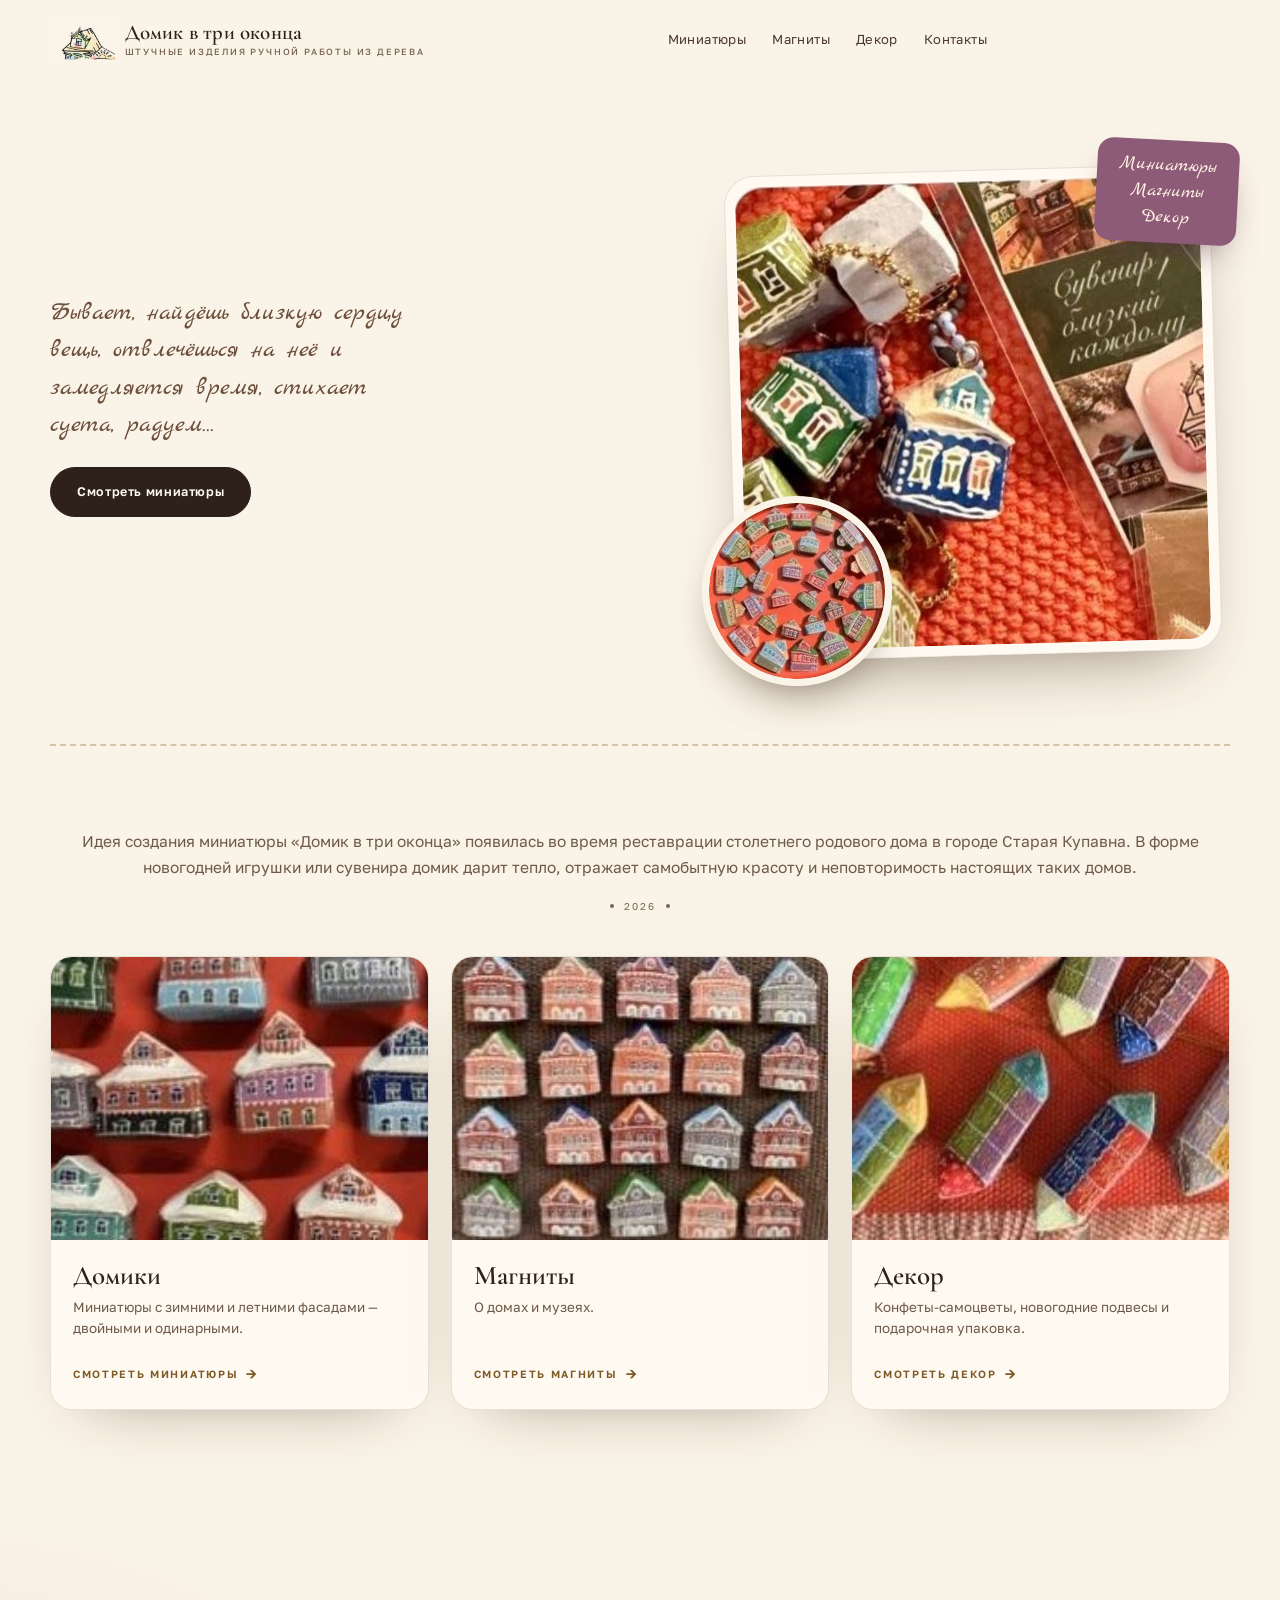
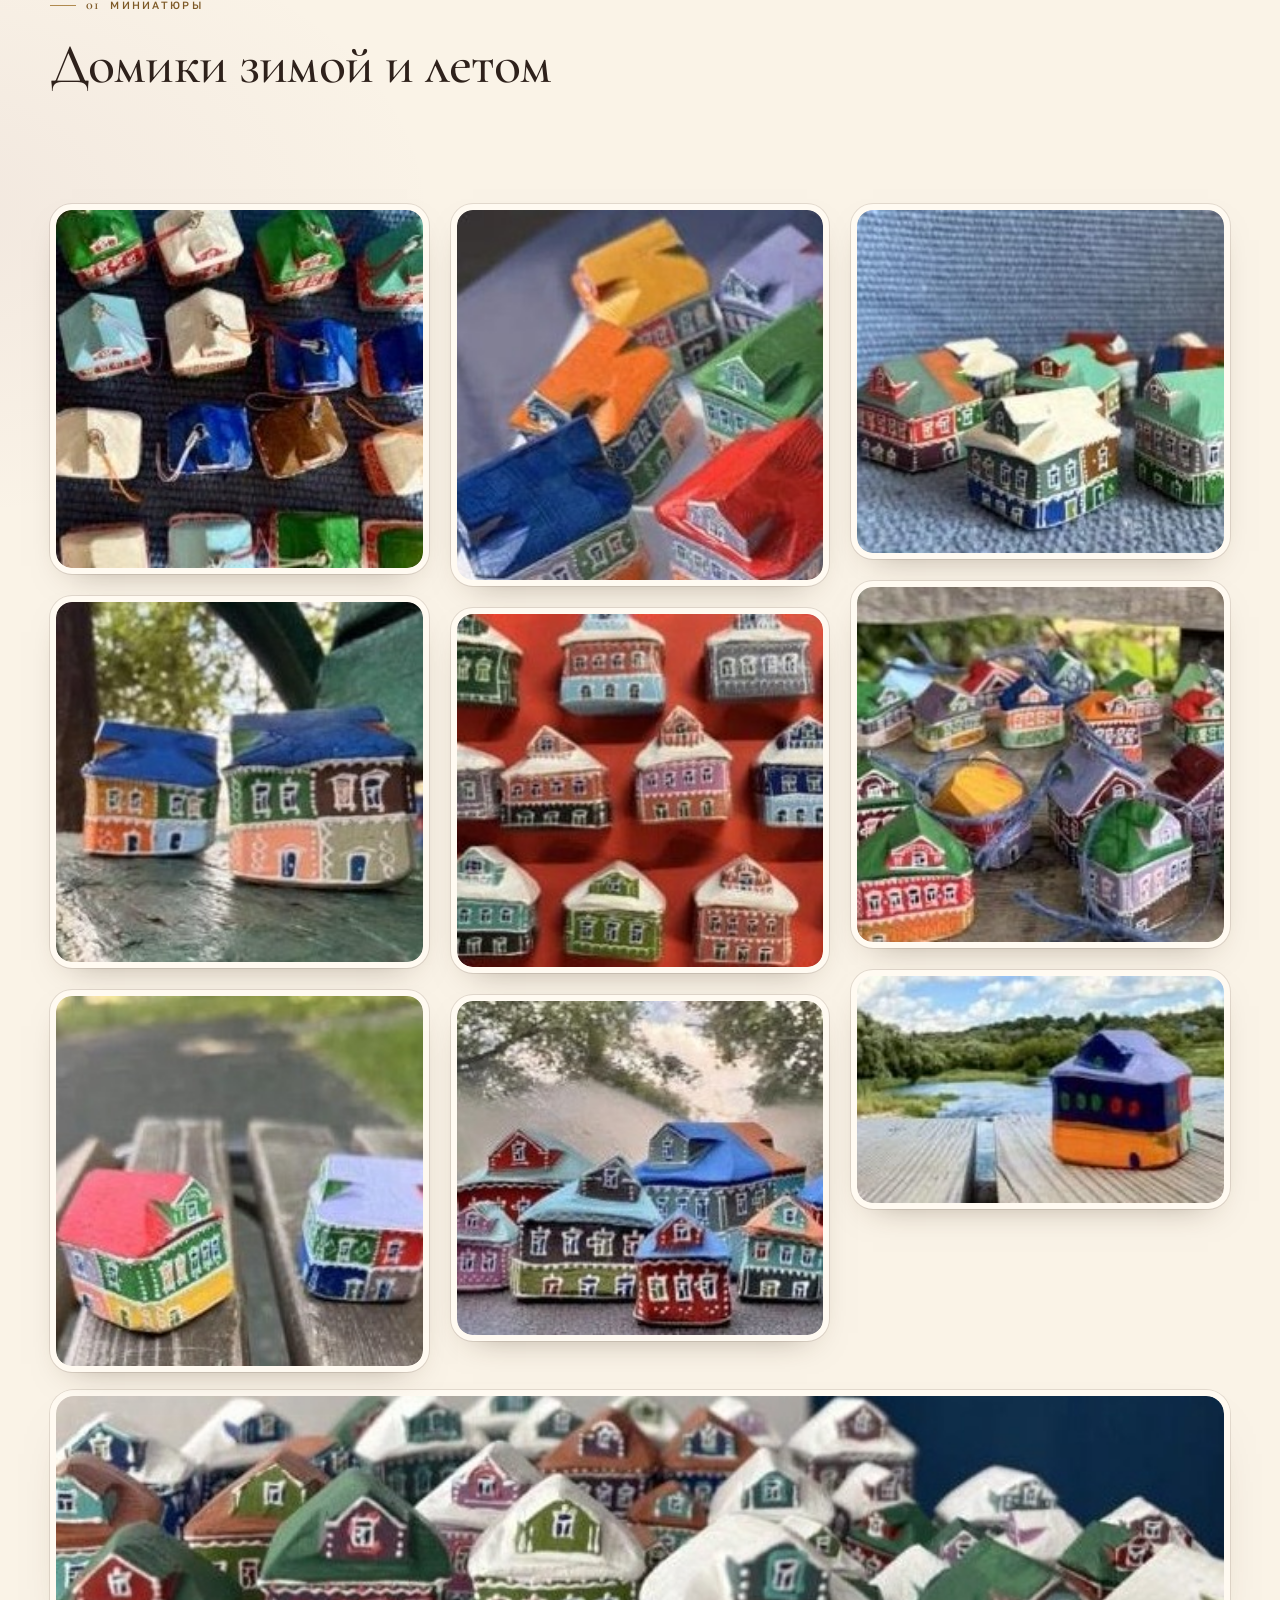
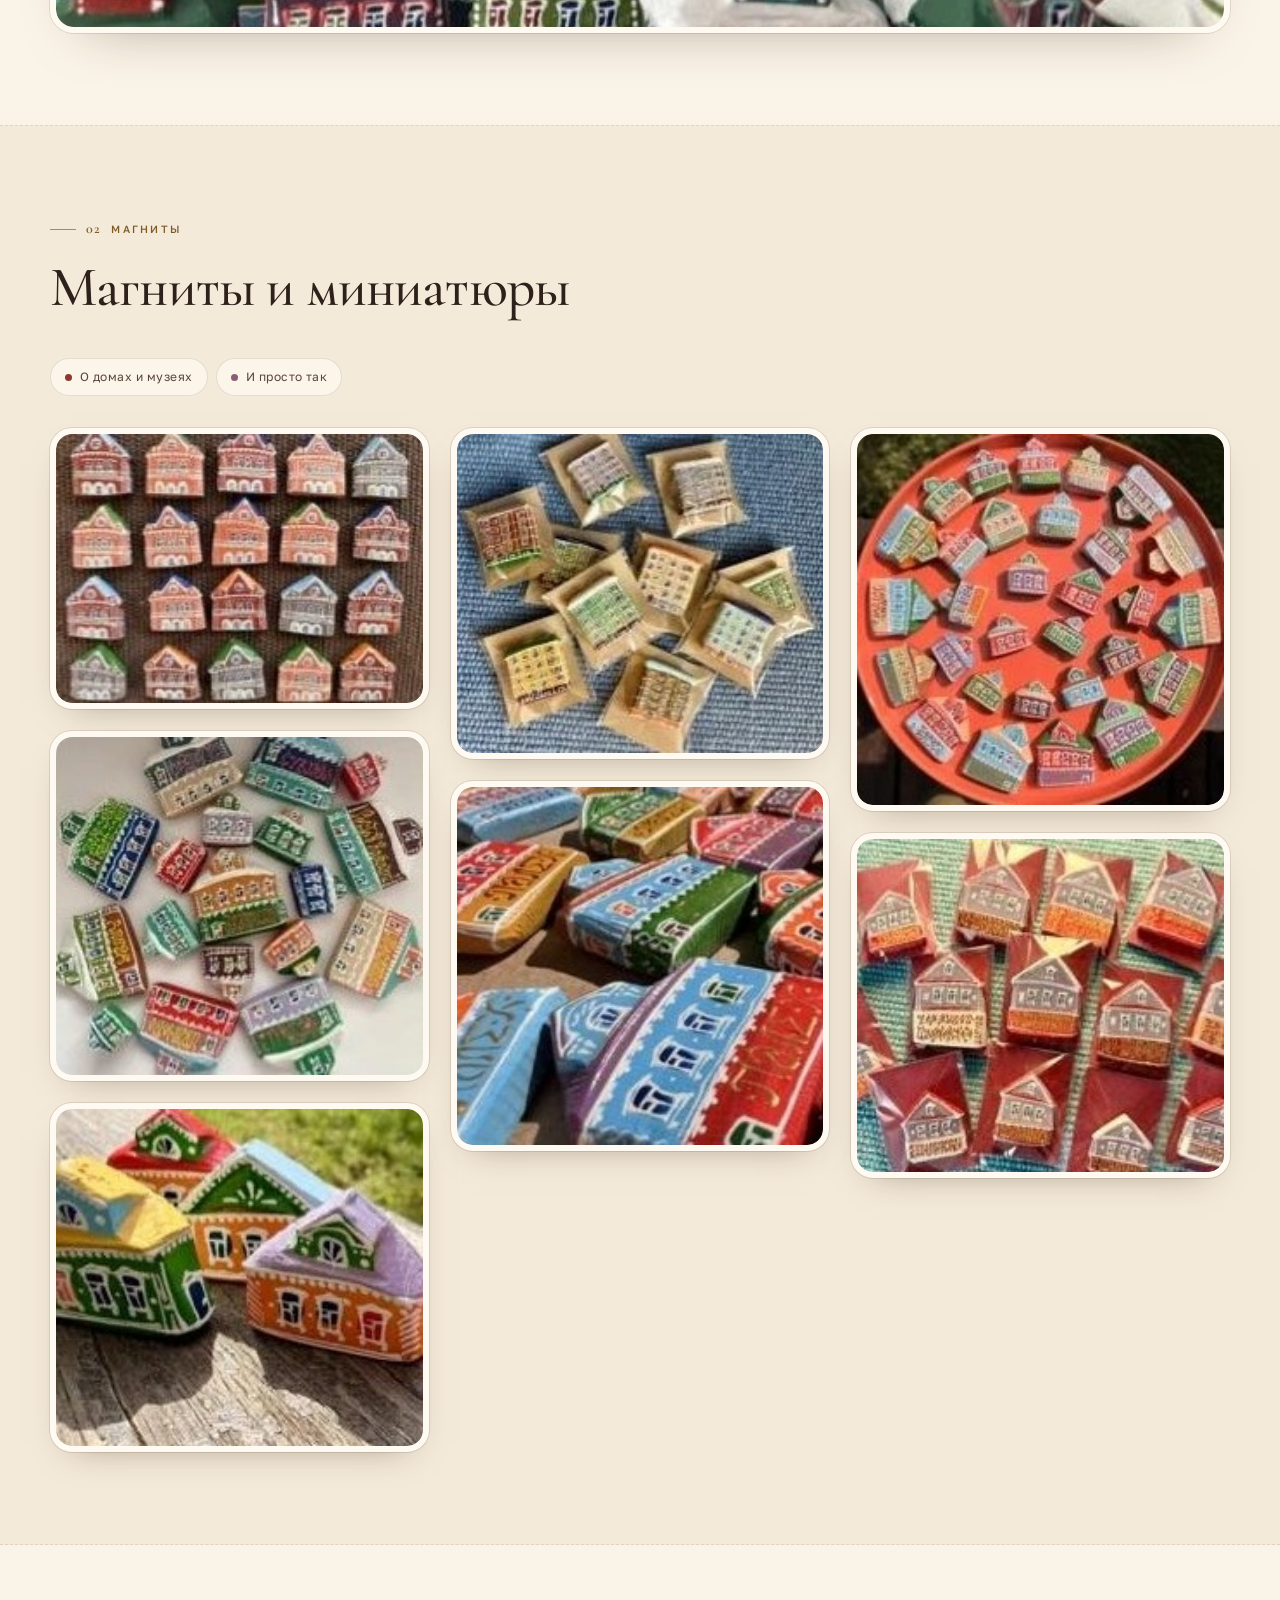
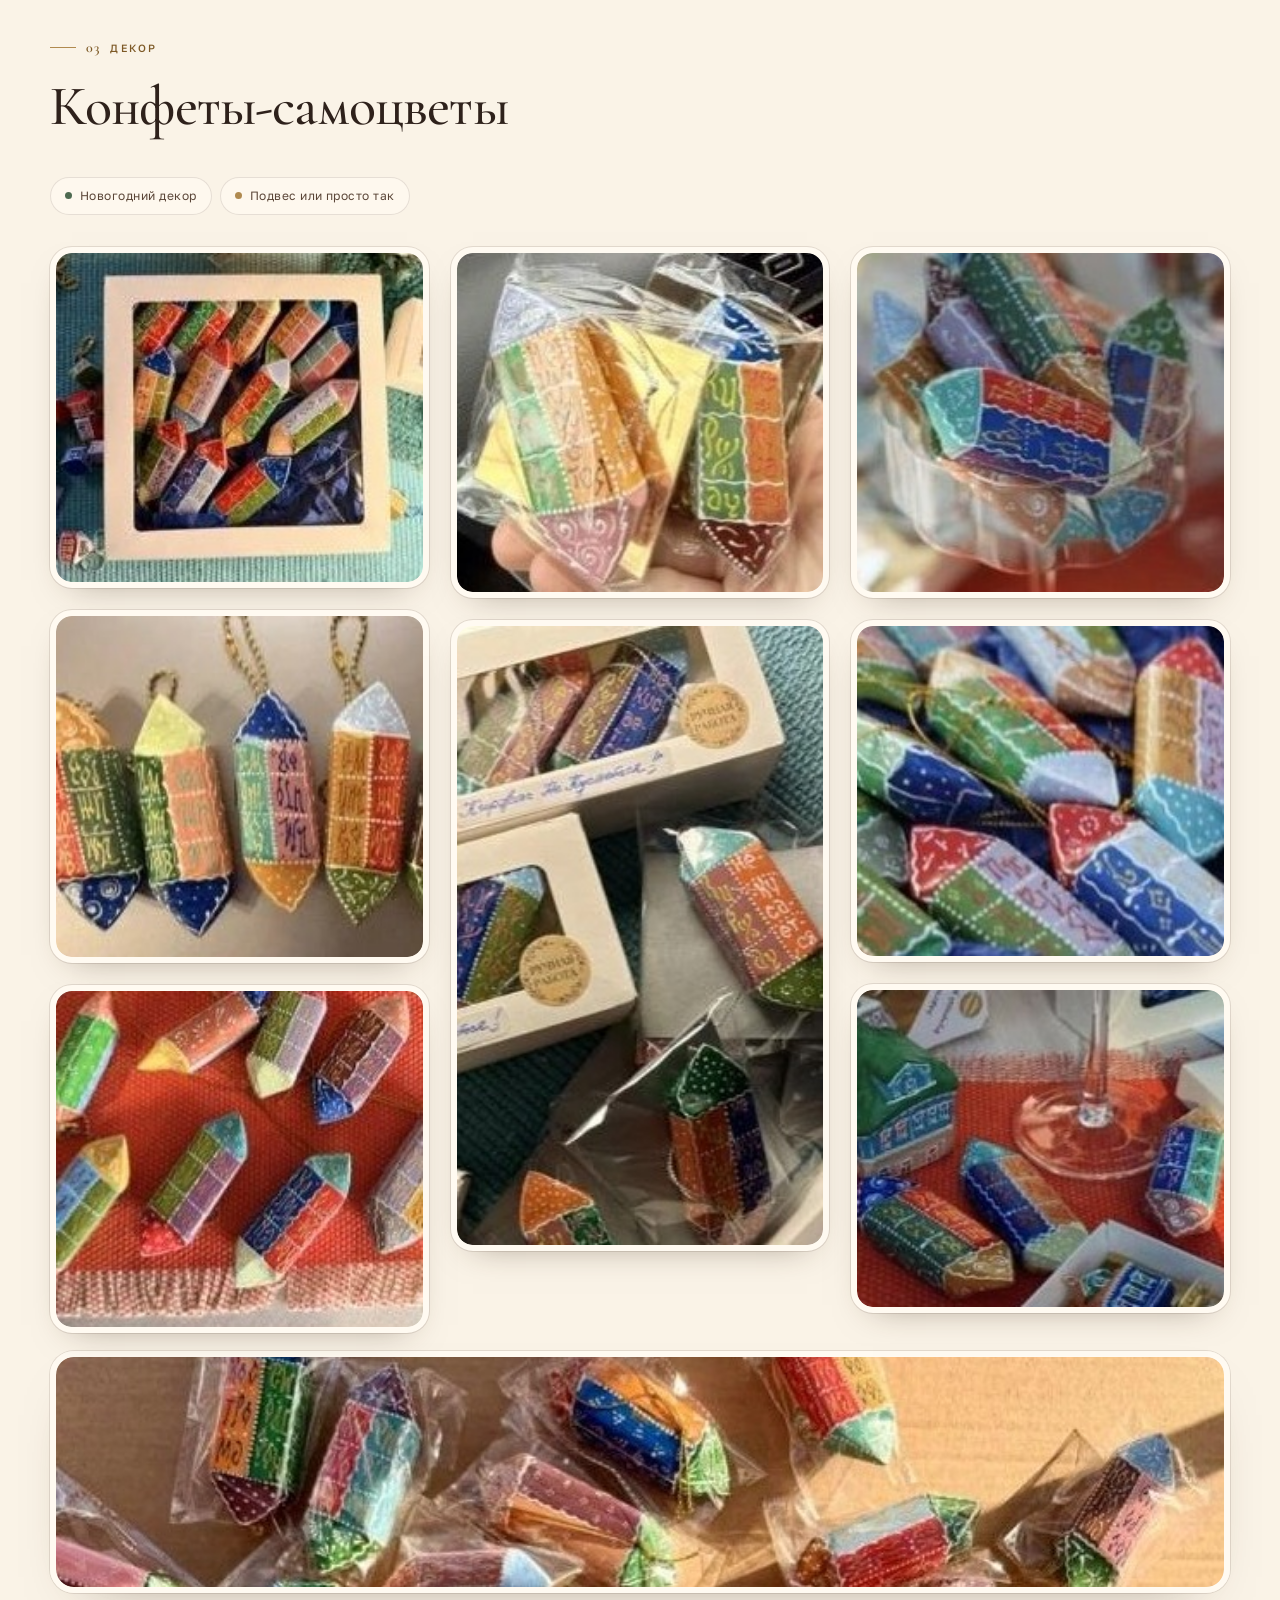
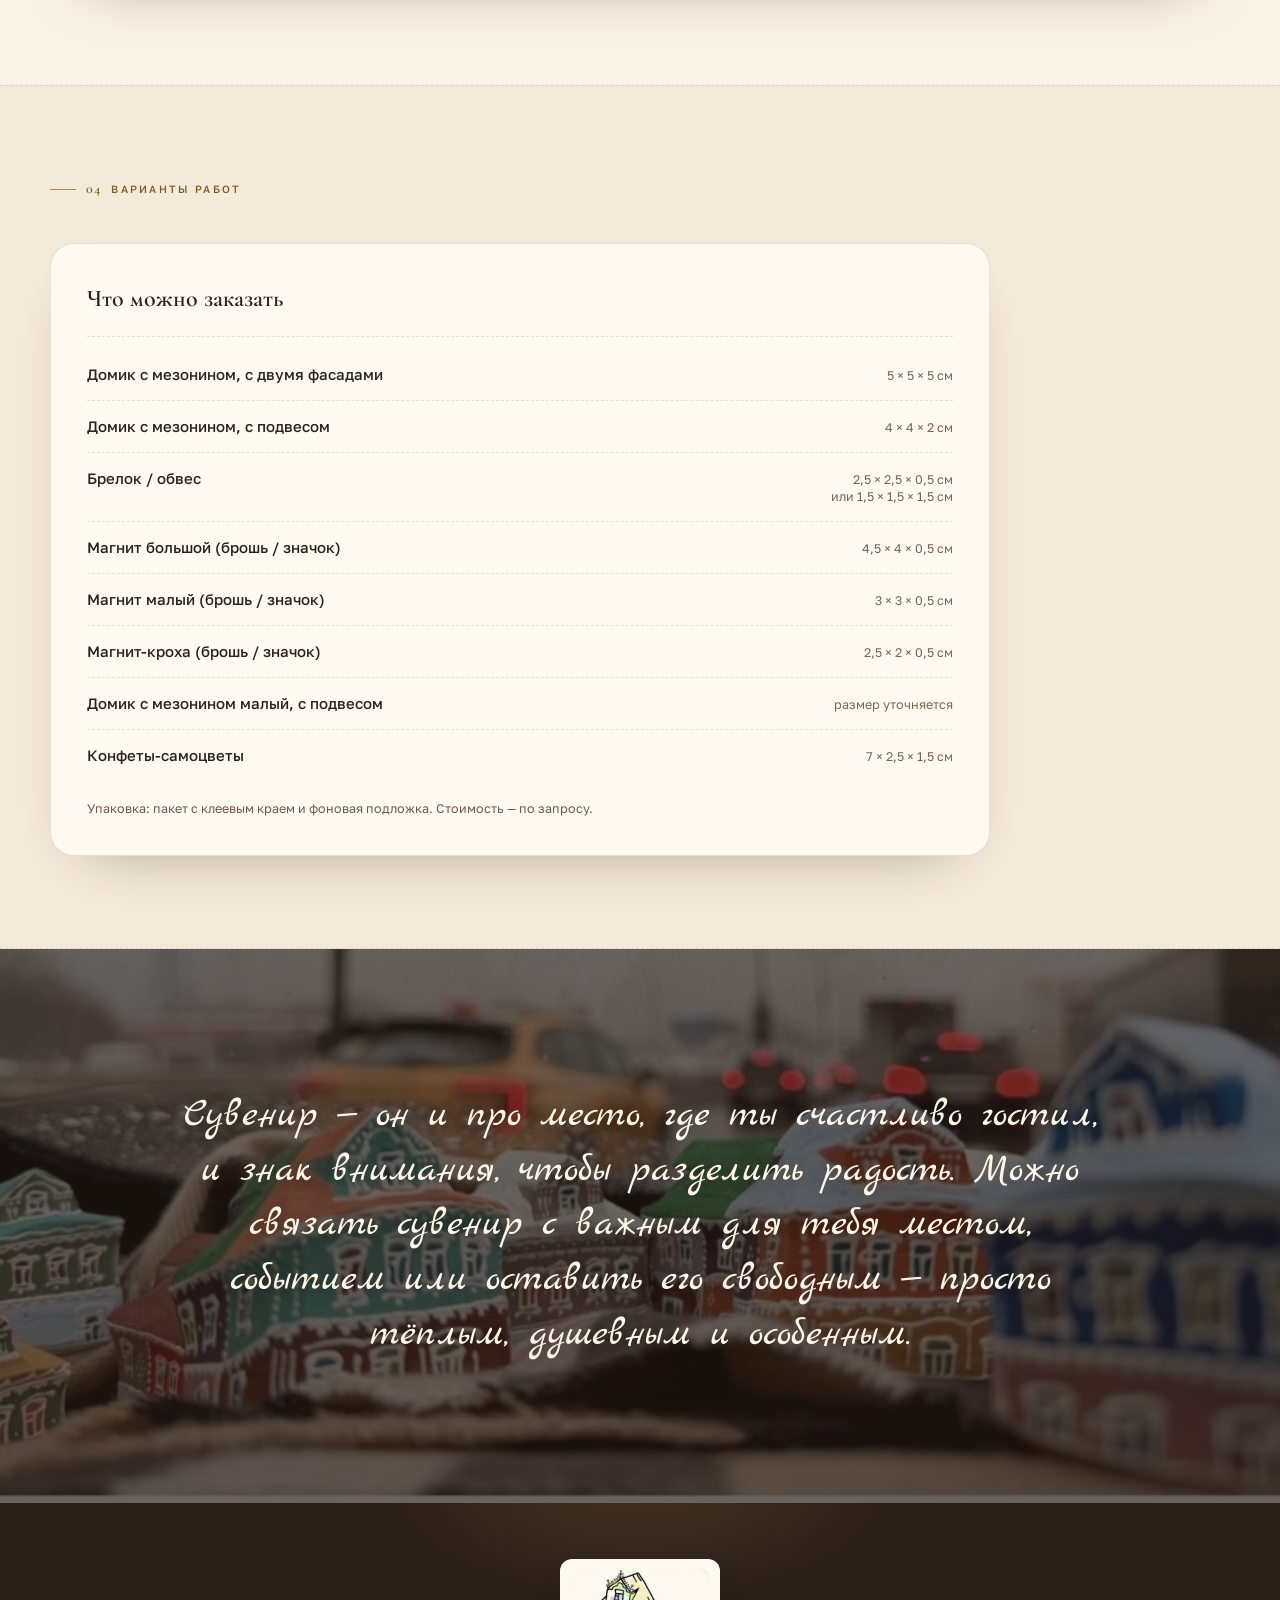
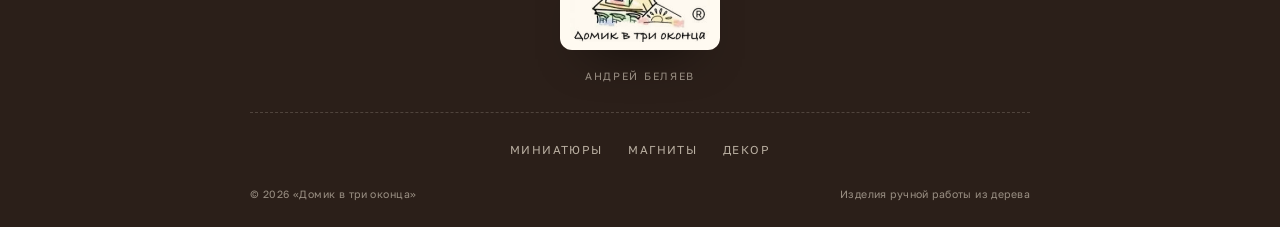
==== commit 29dcacea: "Убрать телефон, переименовать «Коллекцию» в «Миниатюры», убрать лишние чипы и заголовки" ====
--- a/index.html
+++ b/index.html
@@ -4,7 +4,7 @@
   <meta charset="utf-8">
   <meta name="viewport" content="width=device-width, initial-scale=1">
   <title>Домик в три оконца — деревянные домики, магниты и декор ручной работы</title>
-  <meta name="description" content="Домик в три оконца — штучные изделия ручной работы из дерева: миниатюрные домики, магниты, конфеты-самоцветы и новогодний декор. Андрей Беляев, 8 903 715-65-76.">
+  <meta name="description" content="Домик в три оконца — штучные изделия ручной работы из дерева: миниатюрные домики, магниты, конфеты-самоцветы и новогодний декор. Андрей Беляев.">
   <link rel="canonical" href="https://andrbel218.github.io/domik-v-tri-okna/">
   <meta name="theme-color" content="#faf3e7">
   <script>document.documentElement.classList.add("js");</script>
@@ -20,7 +20,7 @@
   <link rel="preconnect" href="https://fonts.googleapis.com">
   <link rel="preconnect" href="https://fonts.gstatic.com" crossorigin>
   <link href="https://fonts.googleapis.com/css2?family=Cormorant+Garamond:ital,wght@0,400;0,500;0,600;1,400;1,500&family=Golos+Text:wght@400;500;600&family=Marck+Script&display=swap" rel="stylesheet">
-  <link rel="stylesheet" href="styles.css?v=15">
+  <link rel="stylesheet" href="styles.css?v=18">
 
   <script type="application/ld+json">
   {
@@ -30,17 +30,17 @@
     "url": "https://andrbel218.github.io/domik-v-tri-okna/",
     "logo": "https://andrbel218.github.io/domik-v-tri-okna/assets/img/logo-correct.png",
     "founder": "Андрей Беляев",
-    "telephone": "+79037156576",
     "description": "Штучные изделия ручной работы из дерева: миниатюрные домики, магниты, конфеты-самоцветы и новогодний декор."
   }
   </script>
 </head>
 <body>
+  <div id="top"></div>
   <a class="skip-link" href="#main">Перейти к содержимому</a>
 
-  <header class="site-header" id="top">
+  <header class="site-header">
     <div class="container header__inner">
-      <a class="brand" href="#top" aria-label="Домик в три оконца — ручная работа из дерева, на главную">
+      <a class="brand" href="#top" aria-label="Домик в три оконца — штучные изделия ручной работы из дерева, на главную">
         <img class="brand__mark" src="assets/img/logo-mark.jpg" alt="" width="215" height="140">
         <span class="brand__text">
           <span class="brand__name">Домик в три оконца</span>
@@ -49,16 +49,13 @@
       </a>
 
       <nav class="nav" id="nav" aria-label="Основная навигация">
-        <a href="#domiki">Коллекция</a>
+        <a href="#domiki">Миниатюры</a>
         <a href="#magnity">Магниты</a>
         <a href="#dekor">Декор</a>
-        <a href="#ceny">Цены</a>
         <a href="#kontakty">Контакты</a>
-        <a class="nav__phone" href="tel:+79037156576">8 903 715-65-76</a>
       </nav>
 
       <div class="header__actions">
-        <a class="header__phone" href="tel:+79037156576">8 903 715-65-76</a>
         <button class="burger" type="button" aria-label="Открыть меню" aria-controls="nav" aria-expanded="false">
           <span></span><span></span><span></span>
         </button>
@@ -74,7 +71,7 @@
           <h1 class="visually-hidden">Домик в три оконца — штучные изделия ручной работы из дерева</h1>
           <p class="hero__quote">Бывает, найдёшь близкую сердцу вещь, отвлечёшься на неё и замедляется время, стихает суета, радуем…</p>
           <div class="hero__actions">
-            <a class="btn btn--primary" href="#domiki">Смотреть коллекцию</a>
+            <a class="btn btn--primary" href="#domiki">Смотреть миниатюры</a>
           </div>
         </div>
 
@@ -100,7 +97,6 @@
     <section class="section section--categories" id="kategorii">
       <div class="container">
         <div class="section-head section-head--center" data-reveal>
-          <h2>Маленькие дома и вещи с историей</h2>
           <div class="idea-text">
             <p class="section-head__sub">Идея создания миниатюры «Домик в три оконца» появилась во время реставрации столетнего родового дома в городе Старая Купавна. В форме новогодней игрушки или сувенира домик дарит тепло, отражает самобытную красоту и неповторимость настоящих таких домов.</p>
             <p class="section-head__year"><span class="year-dot" aria-hidden="true"></span>2026<span class="year-dot" aria-hidden="true"></span></p>
@@ -115,7 +111,7 @@
             <span class="cat-card__body">
               <span class="cat-card__title">Домики</span>
               <span class="cat-card__text">Миниатюры с зимними и летними фасадами — двойными и одинарными.</span>
-              <span class="cat-card__link">Смотреть коллекцию</span>
+              <span class="cat-card__link">Смотреть миниатюры</span>
             </span>
           </a>
 
@@ -125,7 +121,7 @@
             </span>
             <span class="cat-card__body">
               <span class="cat-card__title">Магниты</span>
-              <span class="cat-card__text">О домах и музеях, наборные и игрушечные. Маленькие истории на память.</span>
+              <span class="cat-card__text">О домах и музеях.</span>
               <span class="cat-card__link">Смотреть магниты</span>
             </span>
           </a>
@@ -147,12 +143,11 @@
     <section class="section" id="domiki">
       <div class="container">
         <div class="section-head" data-reveal>
-          <p class="eyebrow"><span class="eyebrow__num">01</span> Коллекция</p>
+          <p class="eyebrow"><span class="eyebrow__num">01</span> Миниатюры</p>
           <h2>Домики зимой и летом</h2>
         </div>
 
         <ul class="chips" data-reveal>
-          <li class="chip"><i style="--chip:#8b3a31"></i>Зимой и летом</li>
           <li class="chip"><i style="--chip:#b08a4f"></i>Двойной фасад</li>
           <li class="chip"><i style="--chip:#4e6a50"></i>Одинарный фасад</li>
         </ul>
@@ -220,7 +215,6 @@
 
         <ul class="chips" data-reveal>
           <li class="chip"><i style="--chip:#8b3a31"></i>О домах и музеях</li>
-          <li class="chip"><i style="--chip:#b08a4f"></i>Наборные и игрушечные</li>
           <li class="chip"><i style="--chip:#8d5b77"></i>И просто так</li>
         </ul>
 
@@ -268,11 +262,10 @@
       <div class="container">
         <div class="section-head" data-reveal>
           <p class="eyebrow"><span class="eyebrow__num">03</span> Декор</p>
-          <h2>Конфеты-самоцветы и новогодний декор</h2>
+          <h2>Конфеты-самоцветы</h2>
         </div>
 
         <ul class="chips" data-reveal>
-          <li class="chip"><i style="--chip:#8b3a31"></i>Конфеты-самоцветы</li>
           <li class="chip"><i style="--chip:#4e6a50"></i>Новогодний декор</li>
           <li class="chip"><i style="--chip:#b08a4f"></i>Подвес или просто так</li>
         </ul>
@@ -330,14 +323,12 @@
       <div class="container">
         <div class="section-head" data-reveal>
           <p class="eyebrow"><span class="eyebrow__num">04</span> Варианты работ</p>
-          <h2>Цены и размеры</h2>
         </div>
 
         <div class="price-grid">
           <div class="price-card" data-reveal>
             <div class="price-card__top">
               <span class="price-card__title">Что можно заказать</span>
-              <span class="tag">Можно подписать город</span>
             </div>
 
             <ul class="price-list">
@@ -394,14 +385,12 @@
           <img class="footer__logo" src="assets/img/logo-correct.png" alt="Домик в три оконца" width="262" height="140" loading="lazy">
         </div>
 
-        <a class="footer__phone" href="tel:+79037156576" data-reveal>8 903 715-65-76</a>
         <p class="footer__name" data-reveal>Андрей Беляев</p>
 
         <nav class="footer__nav" aria-label="Навигация в подвале">
-          <a href="#domiki">Коллекция</a>
+          <a href="#domiki">Миниатюры</a>
           <a href="#magnity">Магниты</a>
           <a href="#dekor">Декор</a>
-          <a href="#ceny">Цены</a>
         </nav>
 
         <div class="footer__bottom">
@@ -421,6 +410,6 @@
     <button class="lightbox__nav lightbox__nav--next" type="button" aria-label="Следующее фото">›</button>
   </dialog>
 
-  <script src="script.js?v=15" defer></script>
+  <script src="script.js?v=17" defer></script>
 </body>
 </html>
--- a/styles.css
+++ b/styles.css
@@ -212,32 +212,10 @@
   width: 100%;
 }
 
-.nav__phone {
-  display: none;
-}
-
 .header__actions {
   display: flex;
   align-items: center;
   gap: 12px;
-}
-
-.header__phone {
-  padding: 9px 16px;
-  border: 1px solid var(--line);
-  border-radius: 999px;
-  font-size: 13px;
-  font-weight: 600;
-  letter-spacing: 0.01em;
-  text-decoration: none;
-  white-space: nowrap;
-  transition: background 0.25s ease, color 0.25s ease, border-color 0.25s ease;
-}
-
-.header__phone:hover {
-  background: var(--ink);
-  border-color: var(--ink);
-  color: var(--cream);
 }
 
 .burger {
@@ -805,19 +783,6 @@
   font-weight: 600;
 }
 
-.tag {
-  padding: 6px 11px;
-  border: 1px solid rgba(78, 106, 80, 0.35);
-  border-radius: 999px;
-  background: rgba(78, 106, 80, 0.08);
-  font-size: 10px;
-  font-weight: 600;
-  letter-spacing: 0.1em;
-  text-transform: uppercase;
-  color: var(--forest);
-  white-space: nowrap;
-}
-
 .price-list {
   margin: 0;
   padding: 0;
@@ -940,24 +905,6 @@
 .footer__logo {
   width: 140px;
   mix-blend-mode: multiply;
-}
-
-.footer__phone {
-  display: block;
-  width: fit-content;
-  margin: 0 auto 8px;
-  padding-bottom: 4px;
-  border-bottom: 1px dashed rgba(233, 200, 143, 0.5);
-  font-family: var(--font-display);
-  font-size: clamp(30px, 4vw, 44px);
-  letter-spacing: 0.02em;
-  text-decoration: none;
-  color: #fbf3e5;
-  transition: color 0.2s ease;
-}
-
-.footer__phone:hover {
-  color: var(--ochre-light);
 }
 
 .footer__name {
@@ -1142,29 +1089,6 @@
     display: flex;
   }
 
-  .nav__phone {
-    display: inline-flex;
-    align-items: center;
-    justify-content: center;
-    margin-top: 14px;
-    padding: 13px 20px;
-    border: 1px solid var(--ink);
-    border-radius: 999px;
-    background: var(--ink);
-    color: var(--cream);
-    font-size: 14px;
-    font-weight: 600;
-    letter-spacing: 0.03em;
-    text-decoration: none;
-  }
-
-  .nav a.nav__phone {
-    border-bottom: 0;
-    padding: 13px 20px;
-    font-size: 14px;
-    color: var(--cream);
-  }
-
   .burger {
     display: flex;
   }
@@ -1268,10 +1192,6 @@
   .brand__note {
     font-size: 7px;
     letter-spacing: 0.08em;
-  }
-
-  .header__phone {
-    display: none;
   }
 
   .hero {
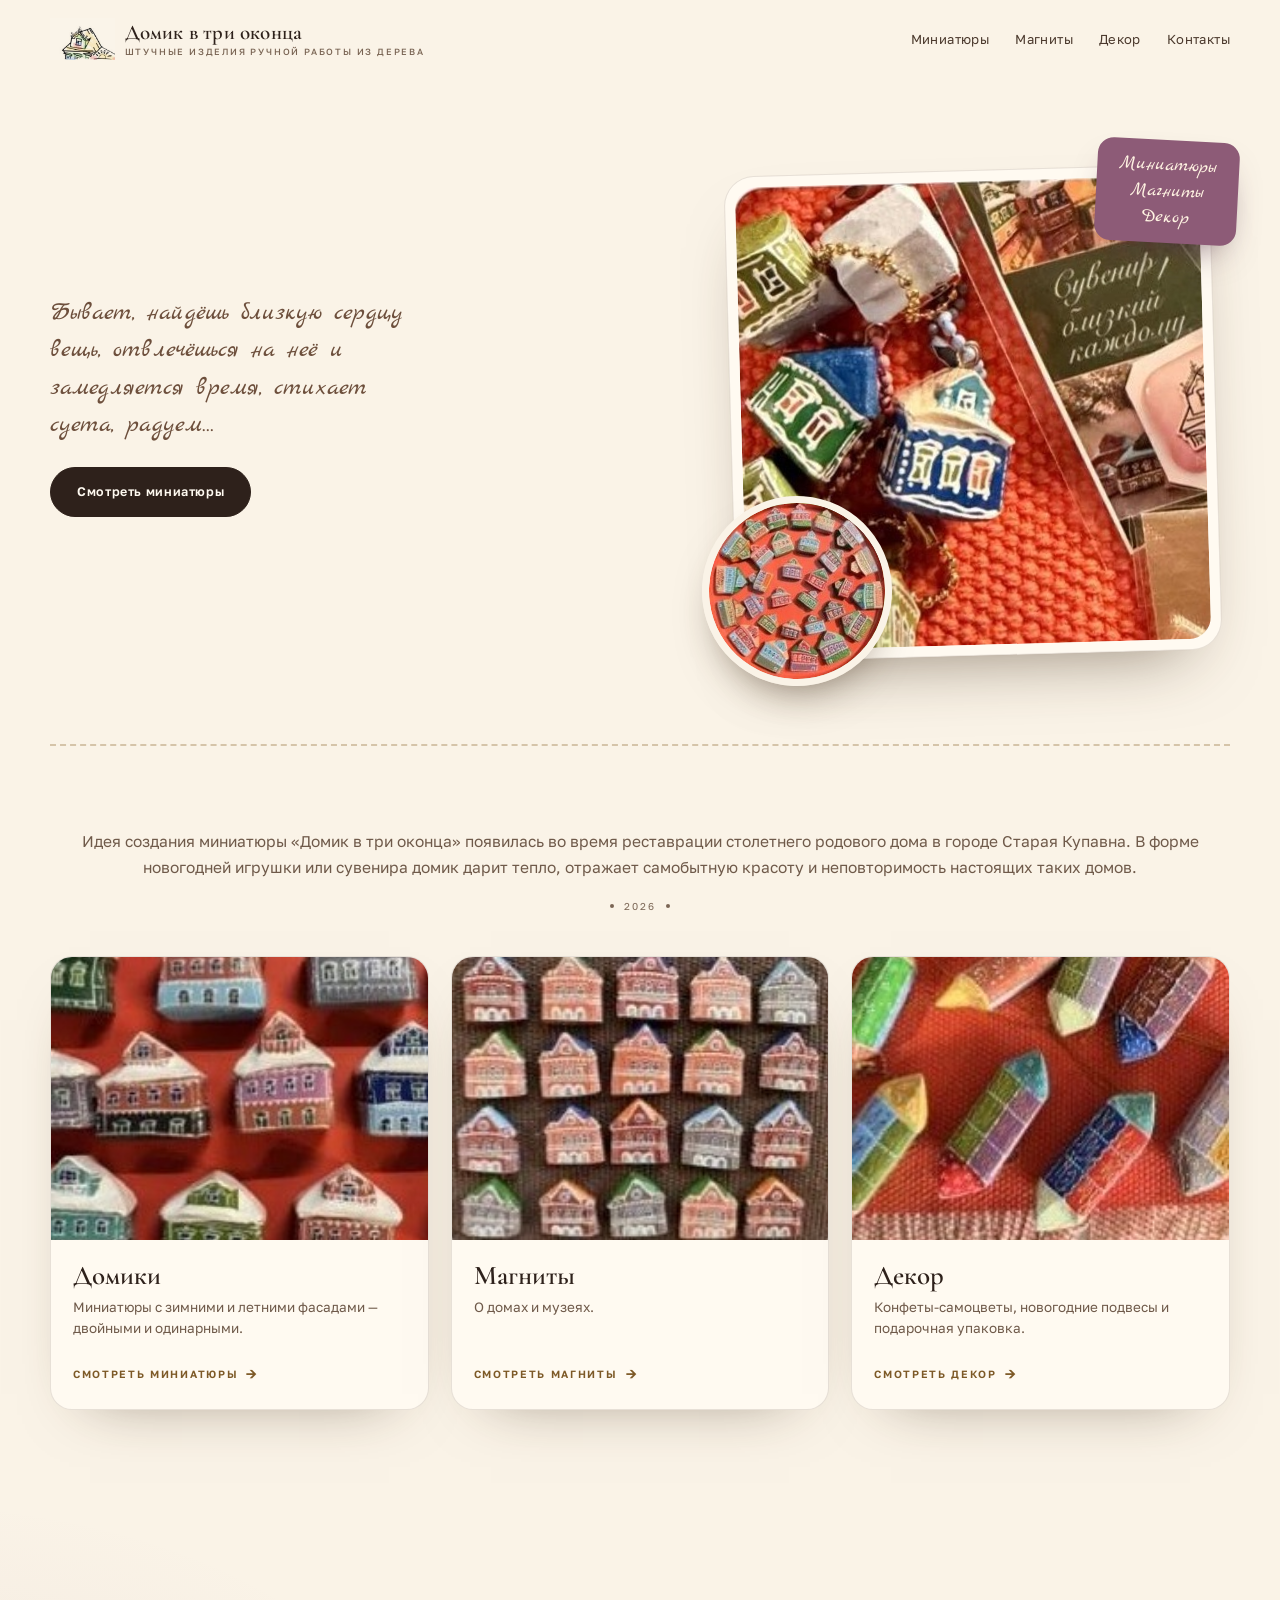
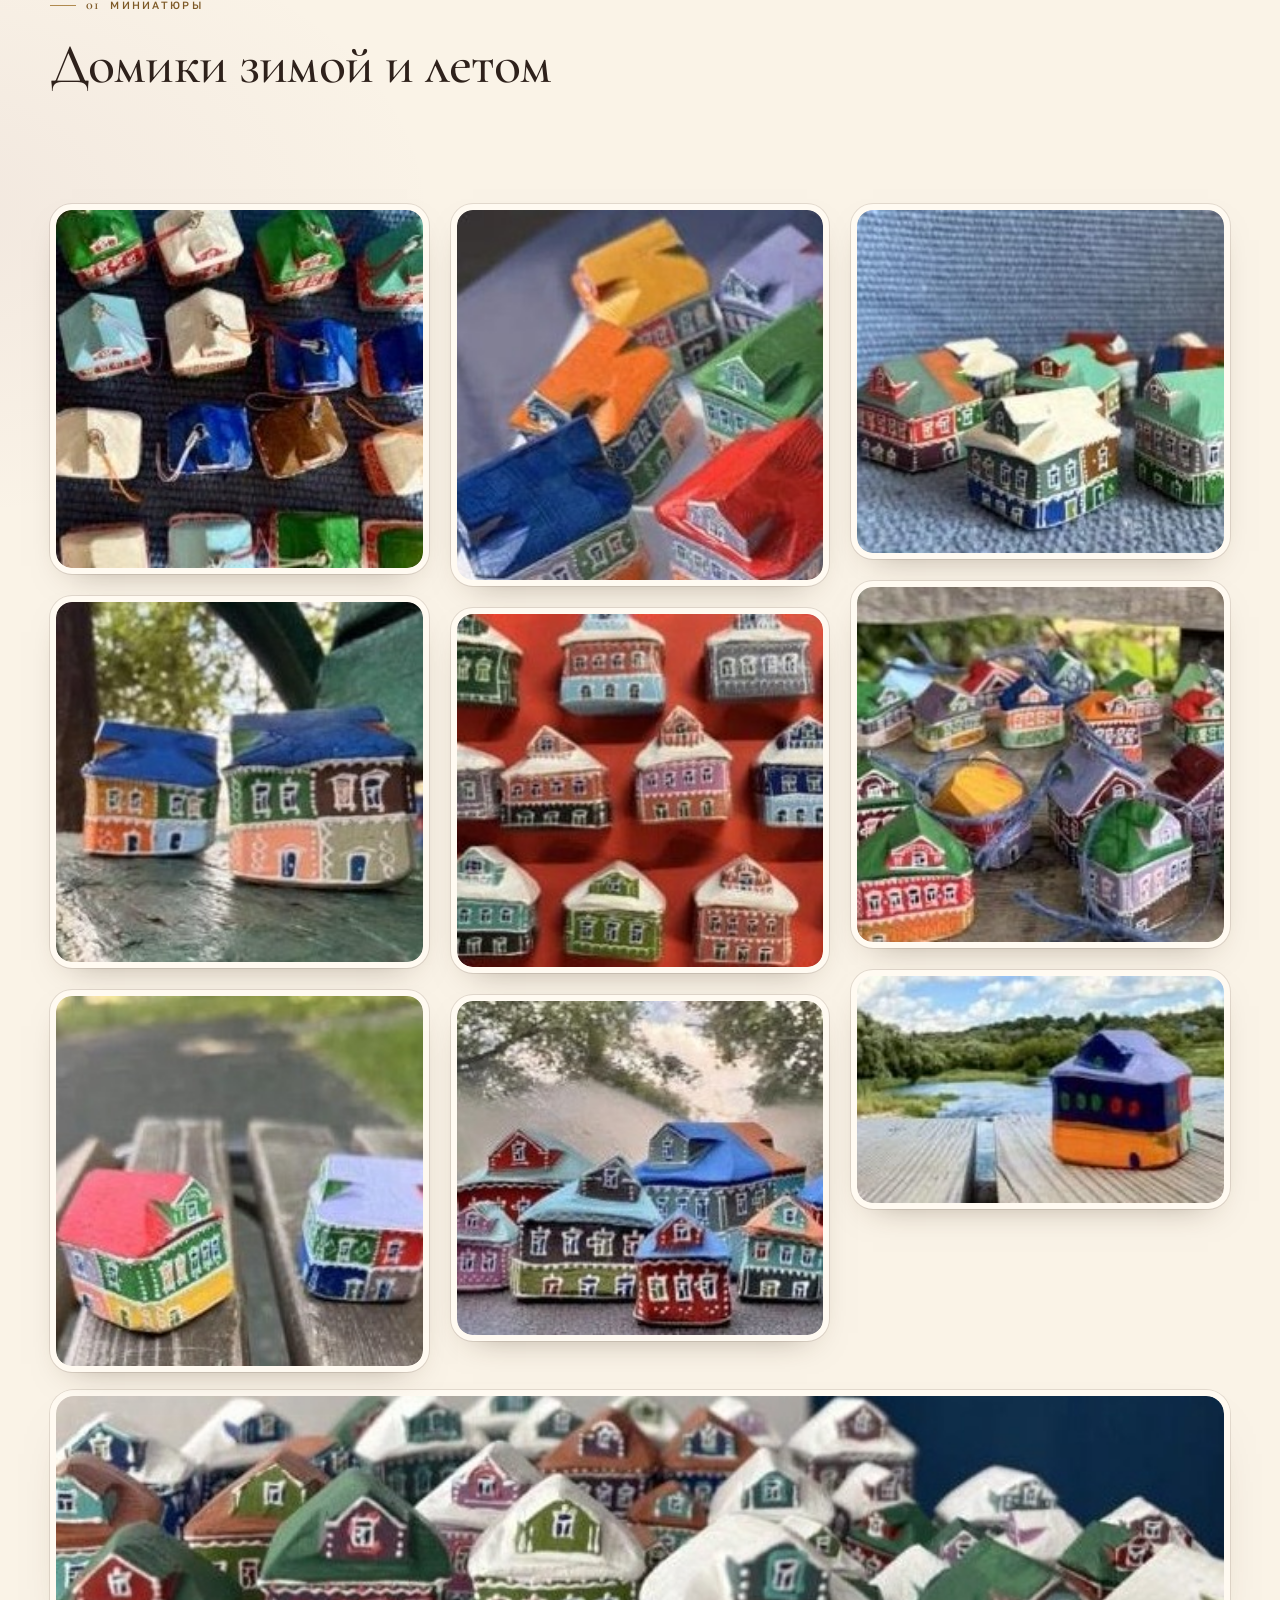
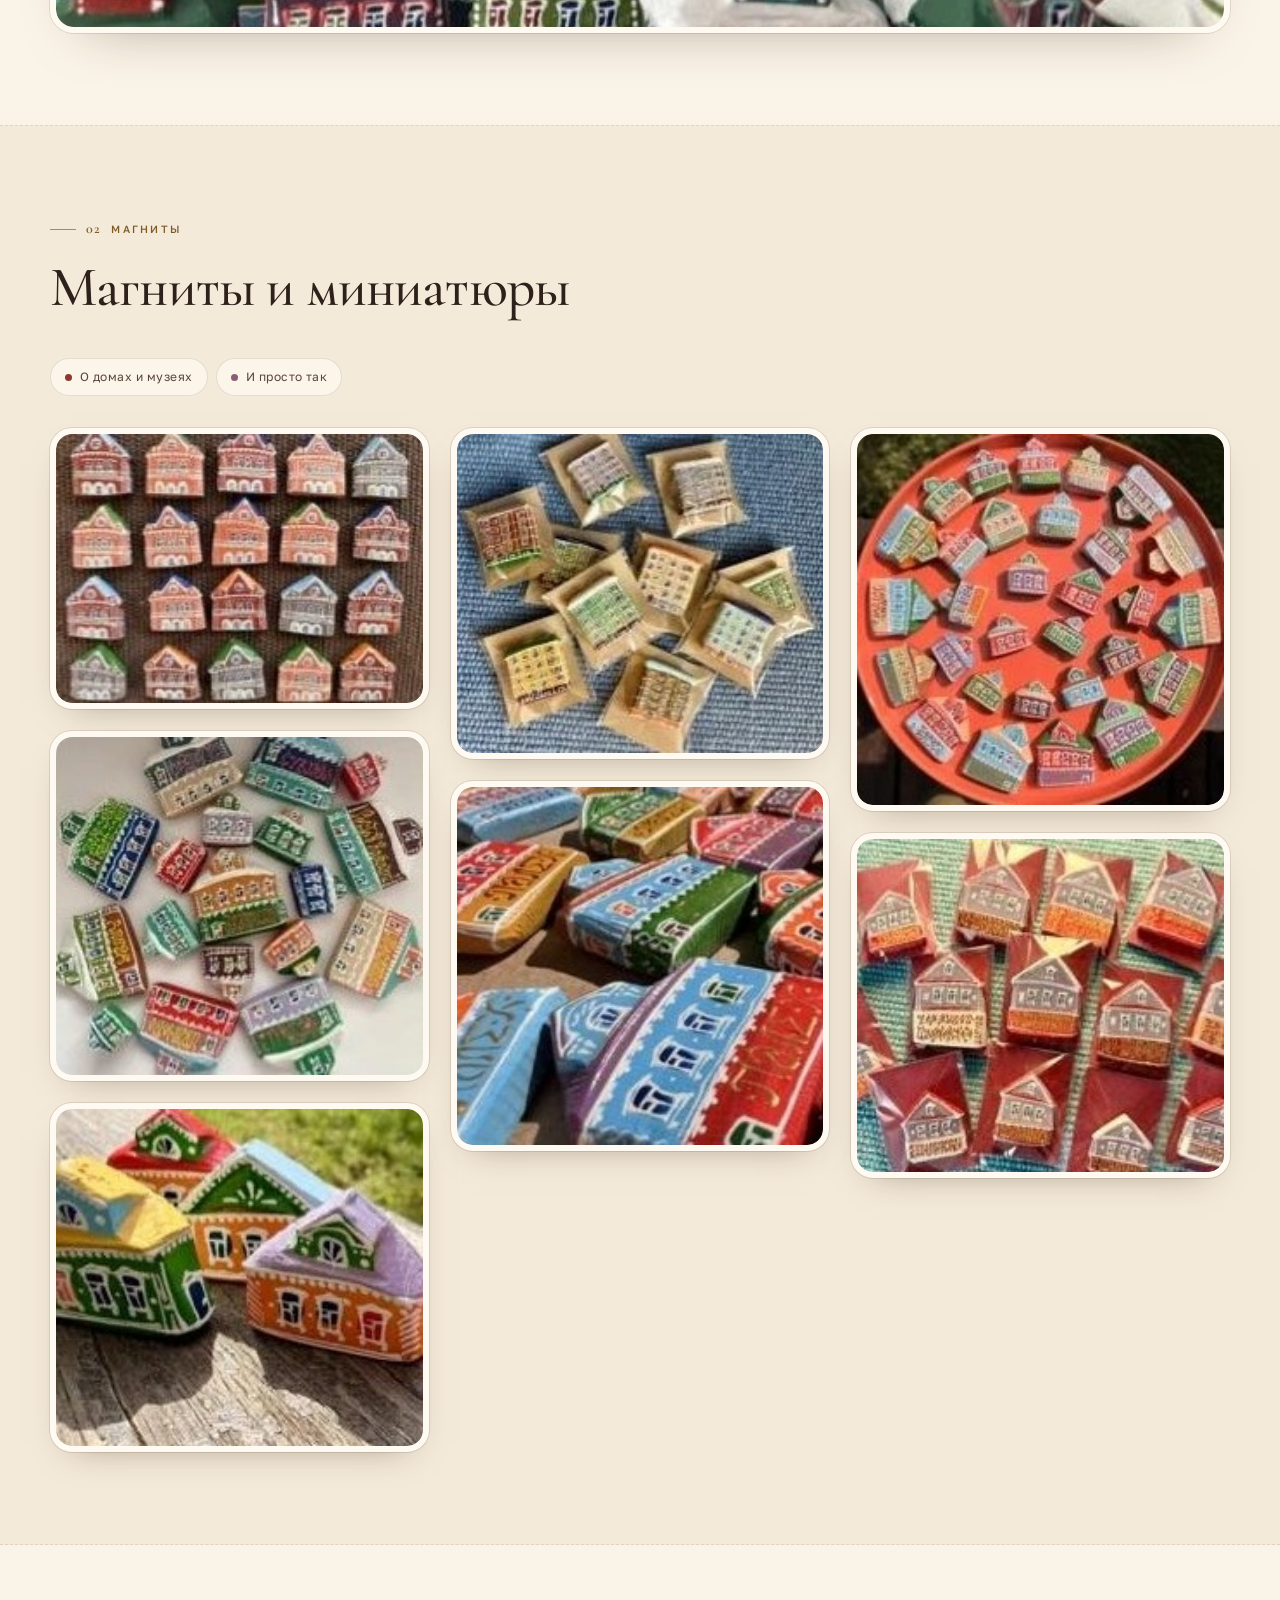
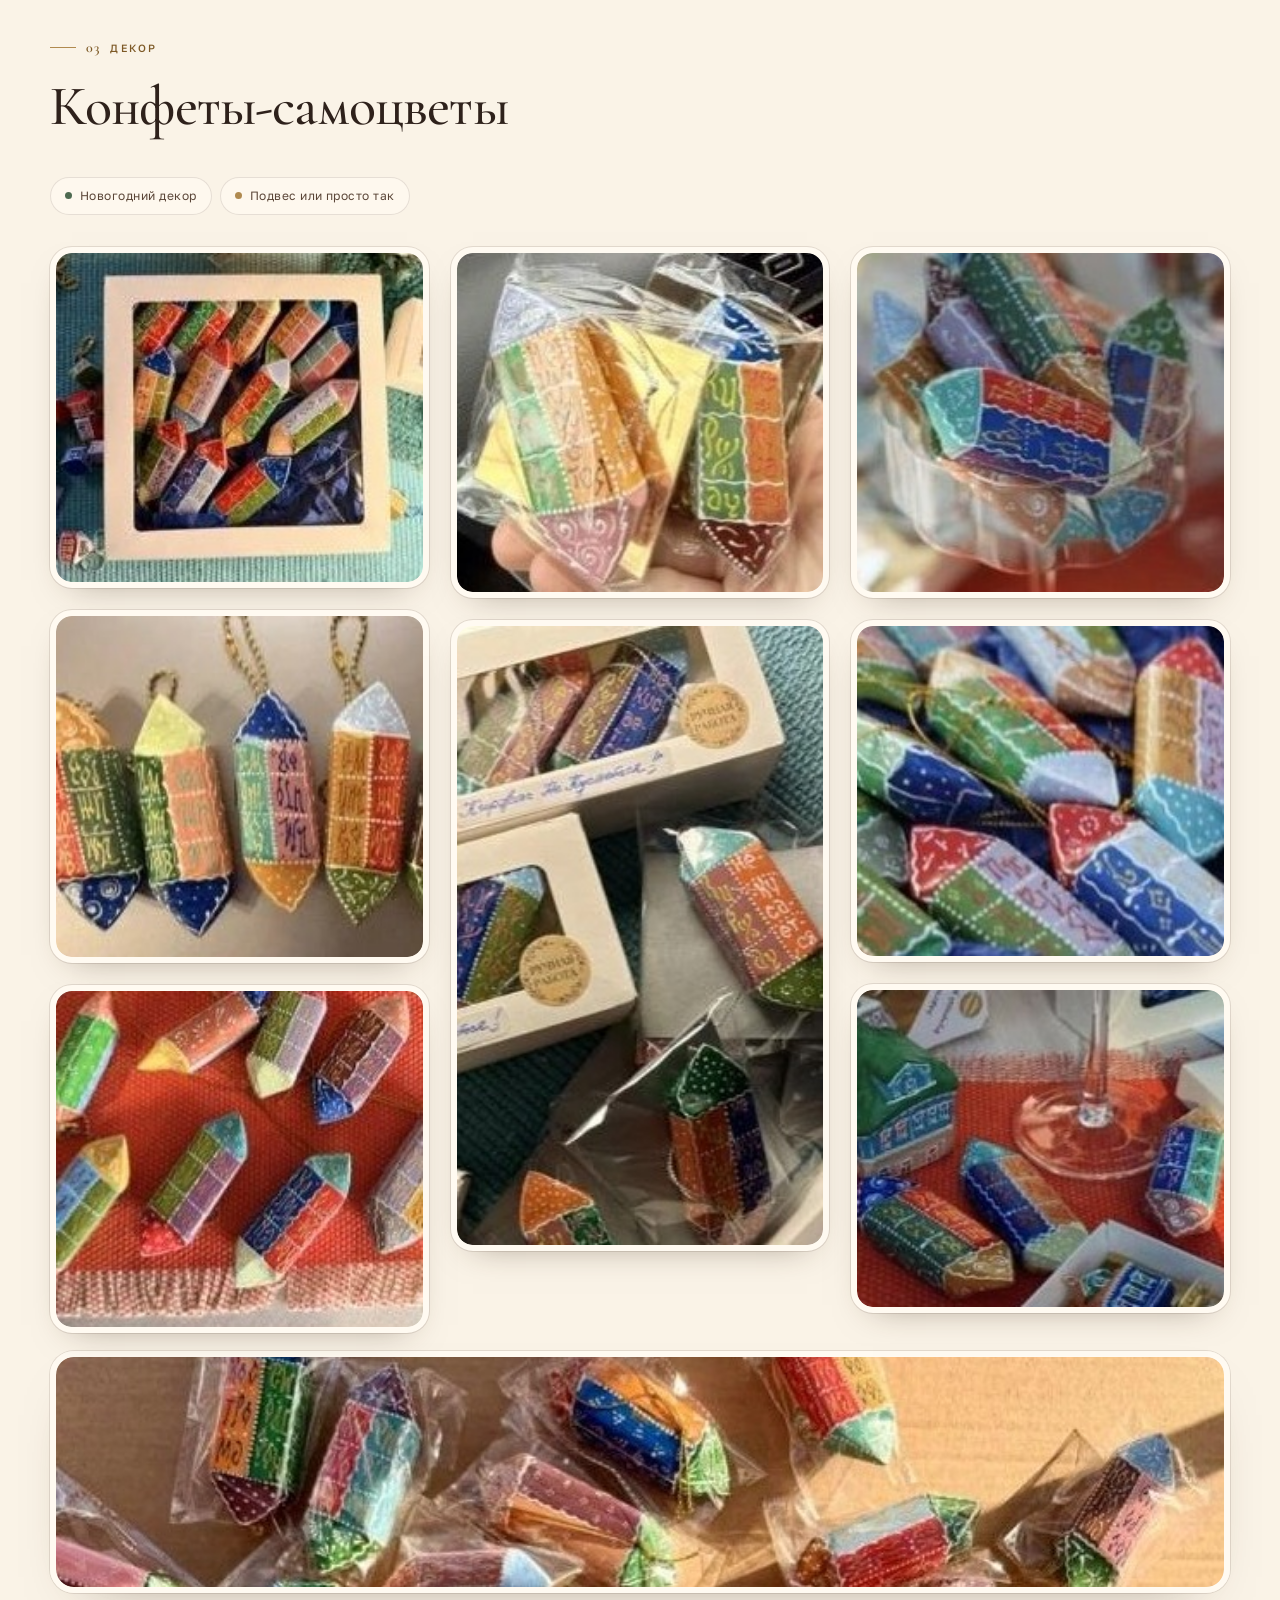
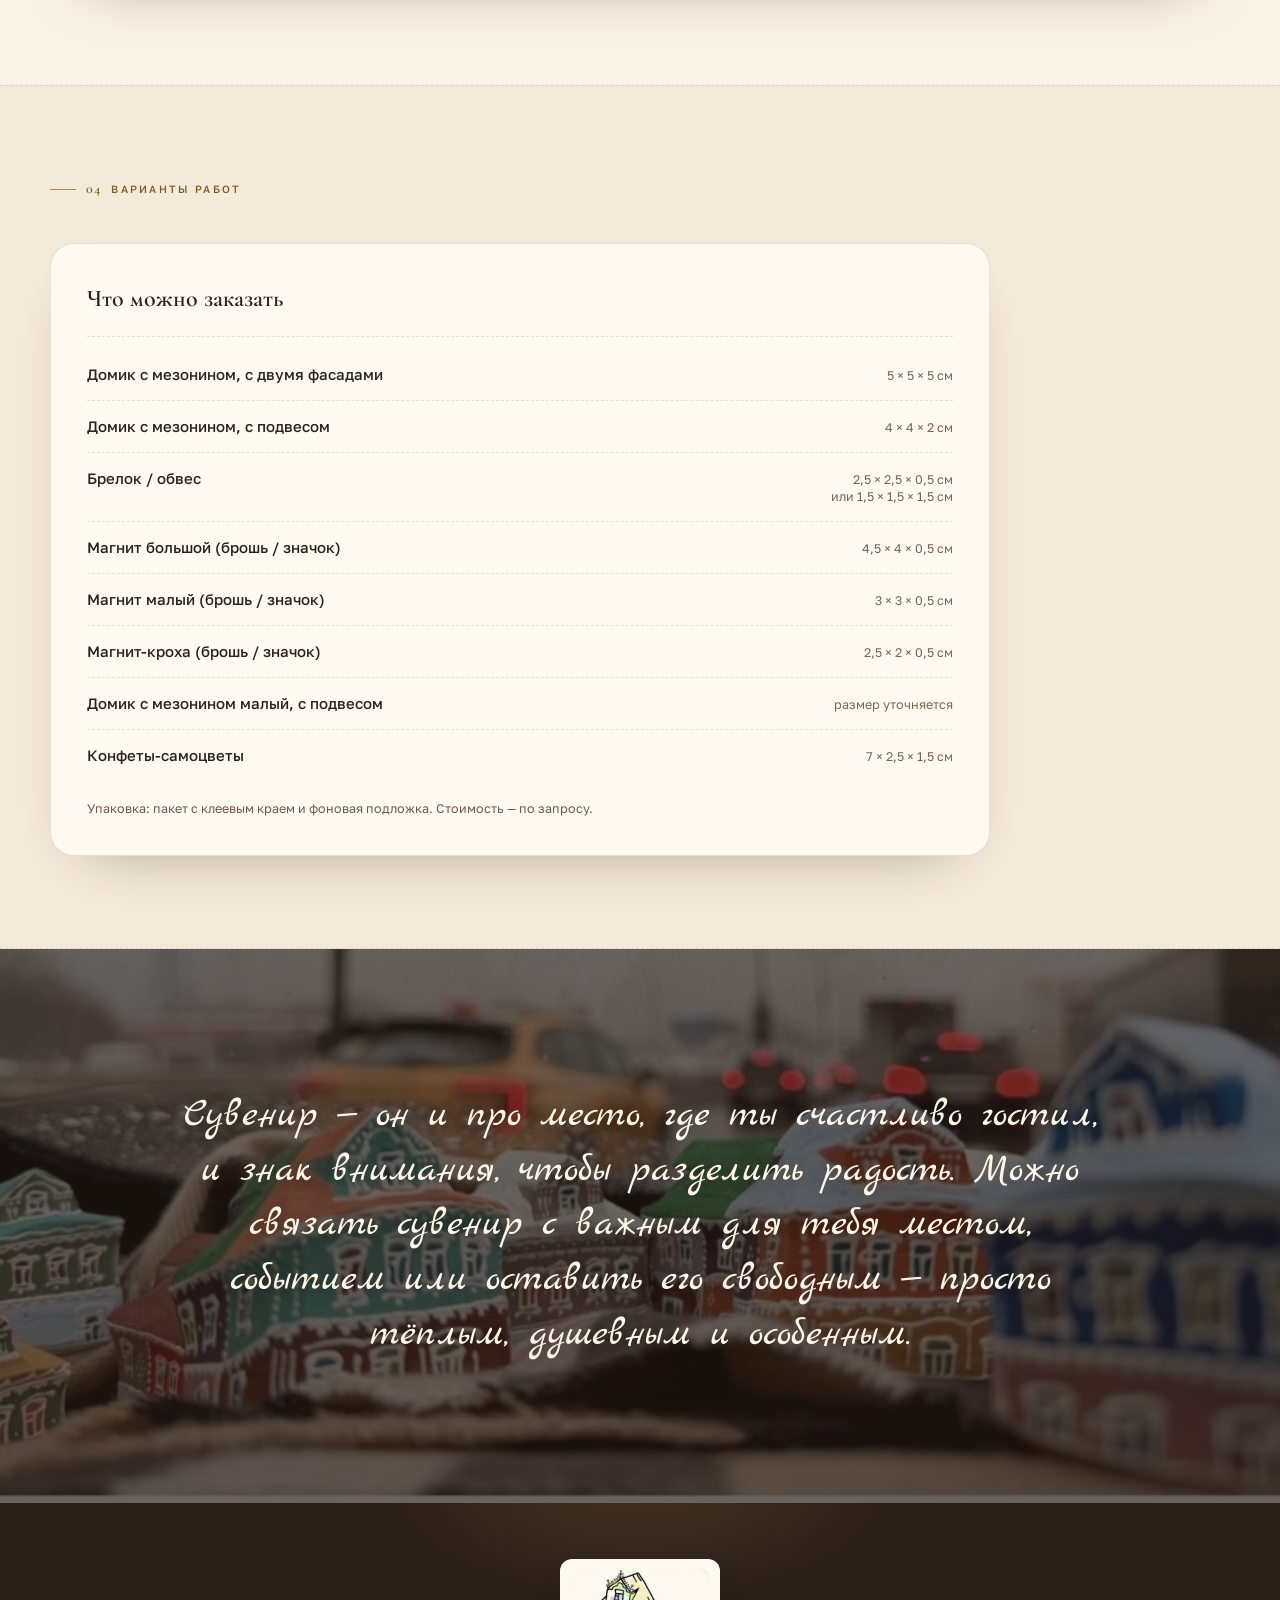
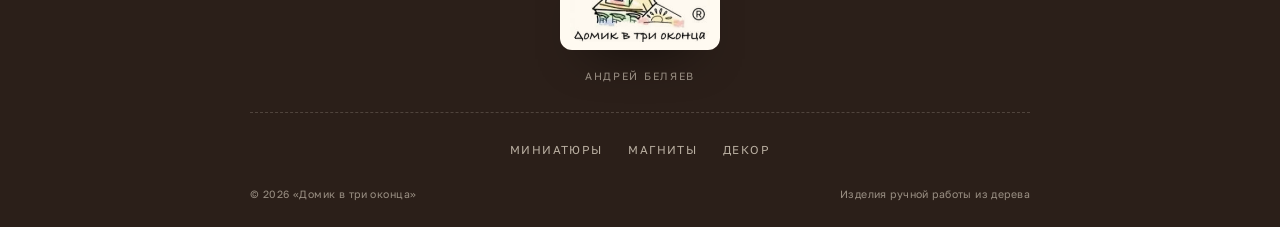
==== commit 7418d732: "Прижать меню к правому краю шапки" ====
--- a/index.html
+++ b/index.html
@@ -20,7 +20,7 @@
   <link rel="preconnect" href="https://fonts.googleapis.com">
   <link rel="preconnect" href="https://fonts.gstatic.com" crossorigin>
   <link href="https://fonts.googleapis.com/css2?family=Cormorant+Garamond:ital,wght@0,400;0,500;0,600;1,400;1,500&family=Golos+Text:wght@400;500;600&family=Marck+Script&display=swap" rel="stylesheet">
-  <link rel="stylesheet" href="styles.css?v=18">
+  <link rel="stylesheet" href="styles.css?v=19">
 
   <script type="application/ld+json">
   {
@@ -55,11 +55,9 @@
         <a href="#kontakty">Контакты</a>
       </nav>
 
-      <div class="header__actions">
-        <button class="burger" type="button" aria-label="Открыть меню" aria-controls="nav" aria-expanded="false">
-          <span></span><span></span><span></span>
-        </button>
-      </div>
+      <button class="burger" type="button" aria-label="Открыть меню" aria-controls="nav" aria-expanded="false">
+        <span></span><span></span><span></span>
+      </button>
     </div>
   </header>
 
--- a/styles.css
+++ b/styles.css
@@ -210,12 +210,6 @@
 
 .nav a:hover::after {
   width: 100%;
-}
-
-.header__actions {
-  display: flex;
-  align-items: center;
-  gap: 12px;
 }
 
 .burger {
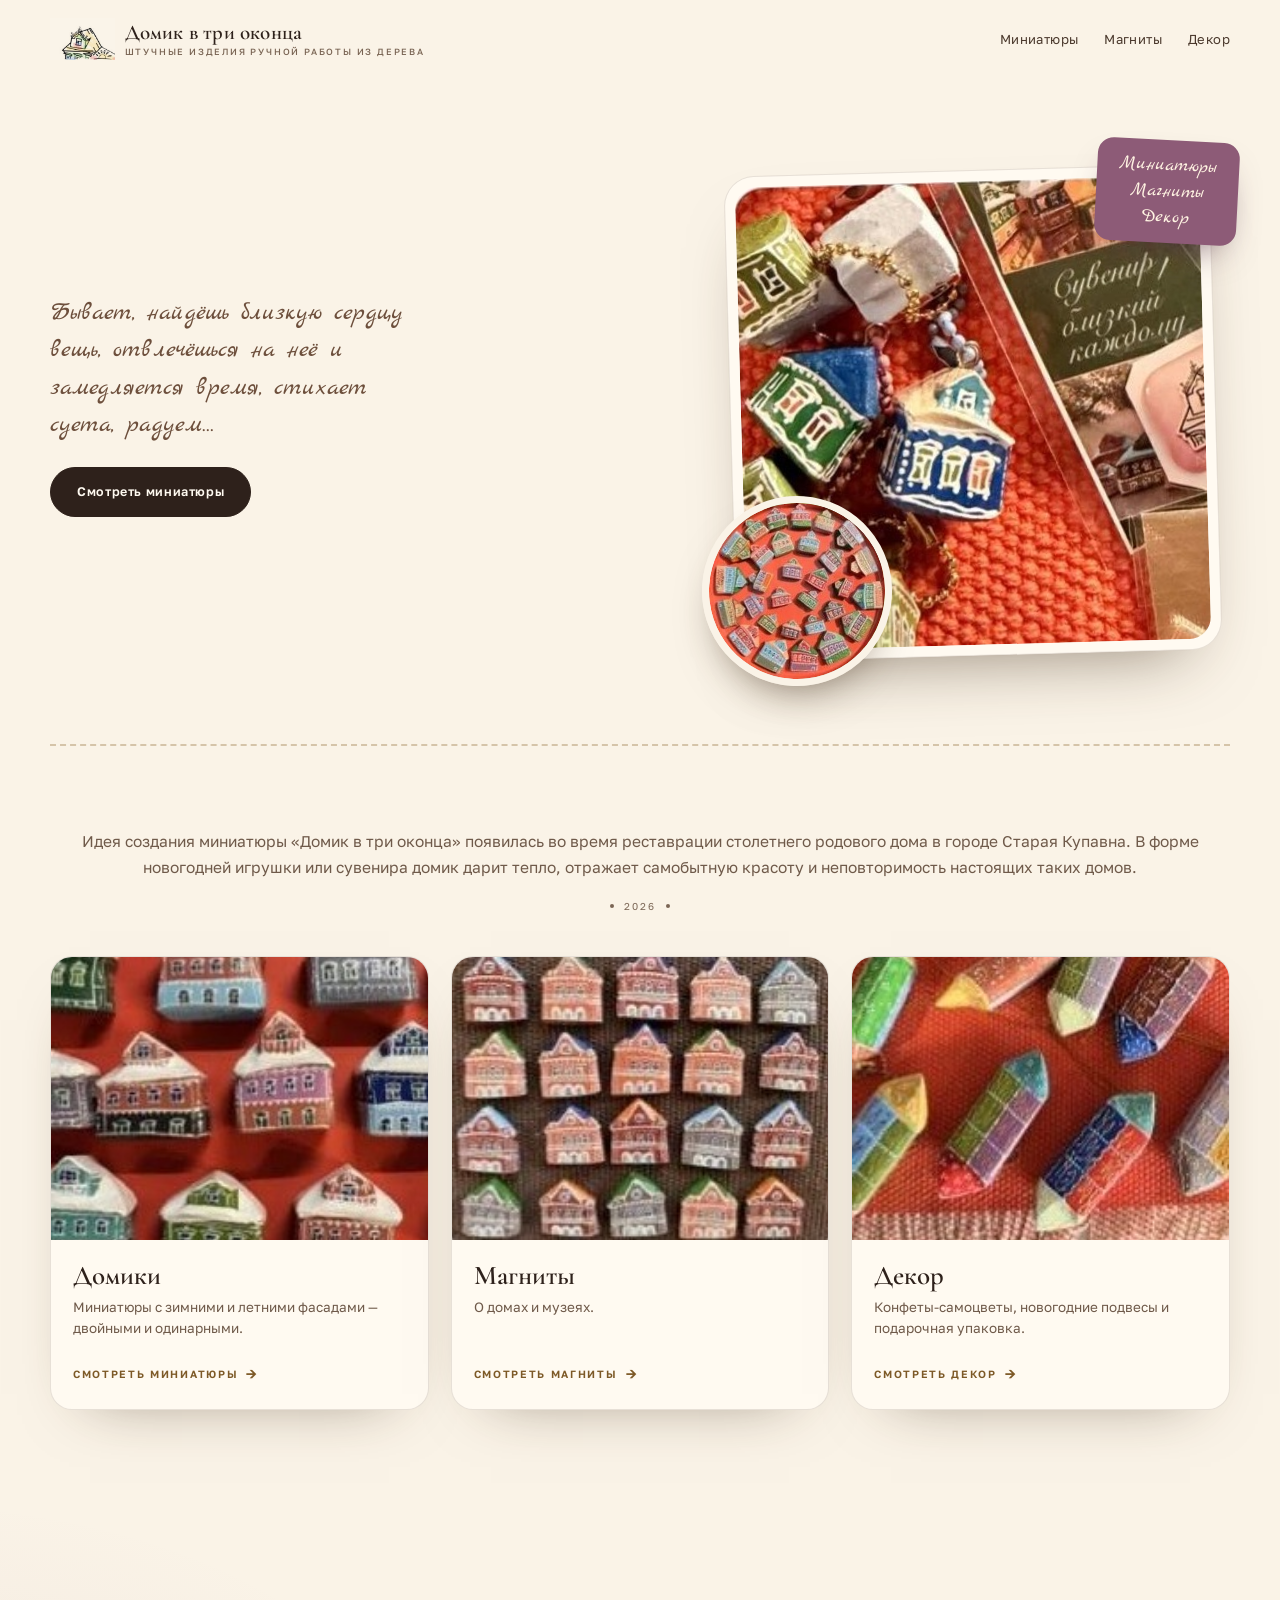
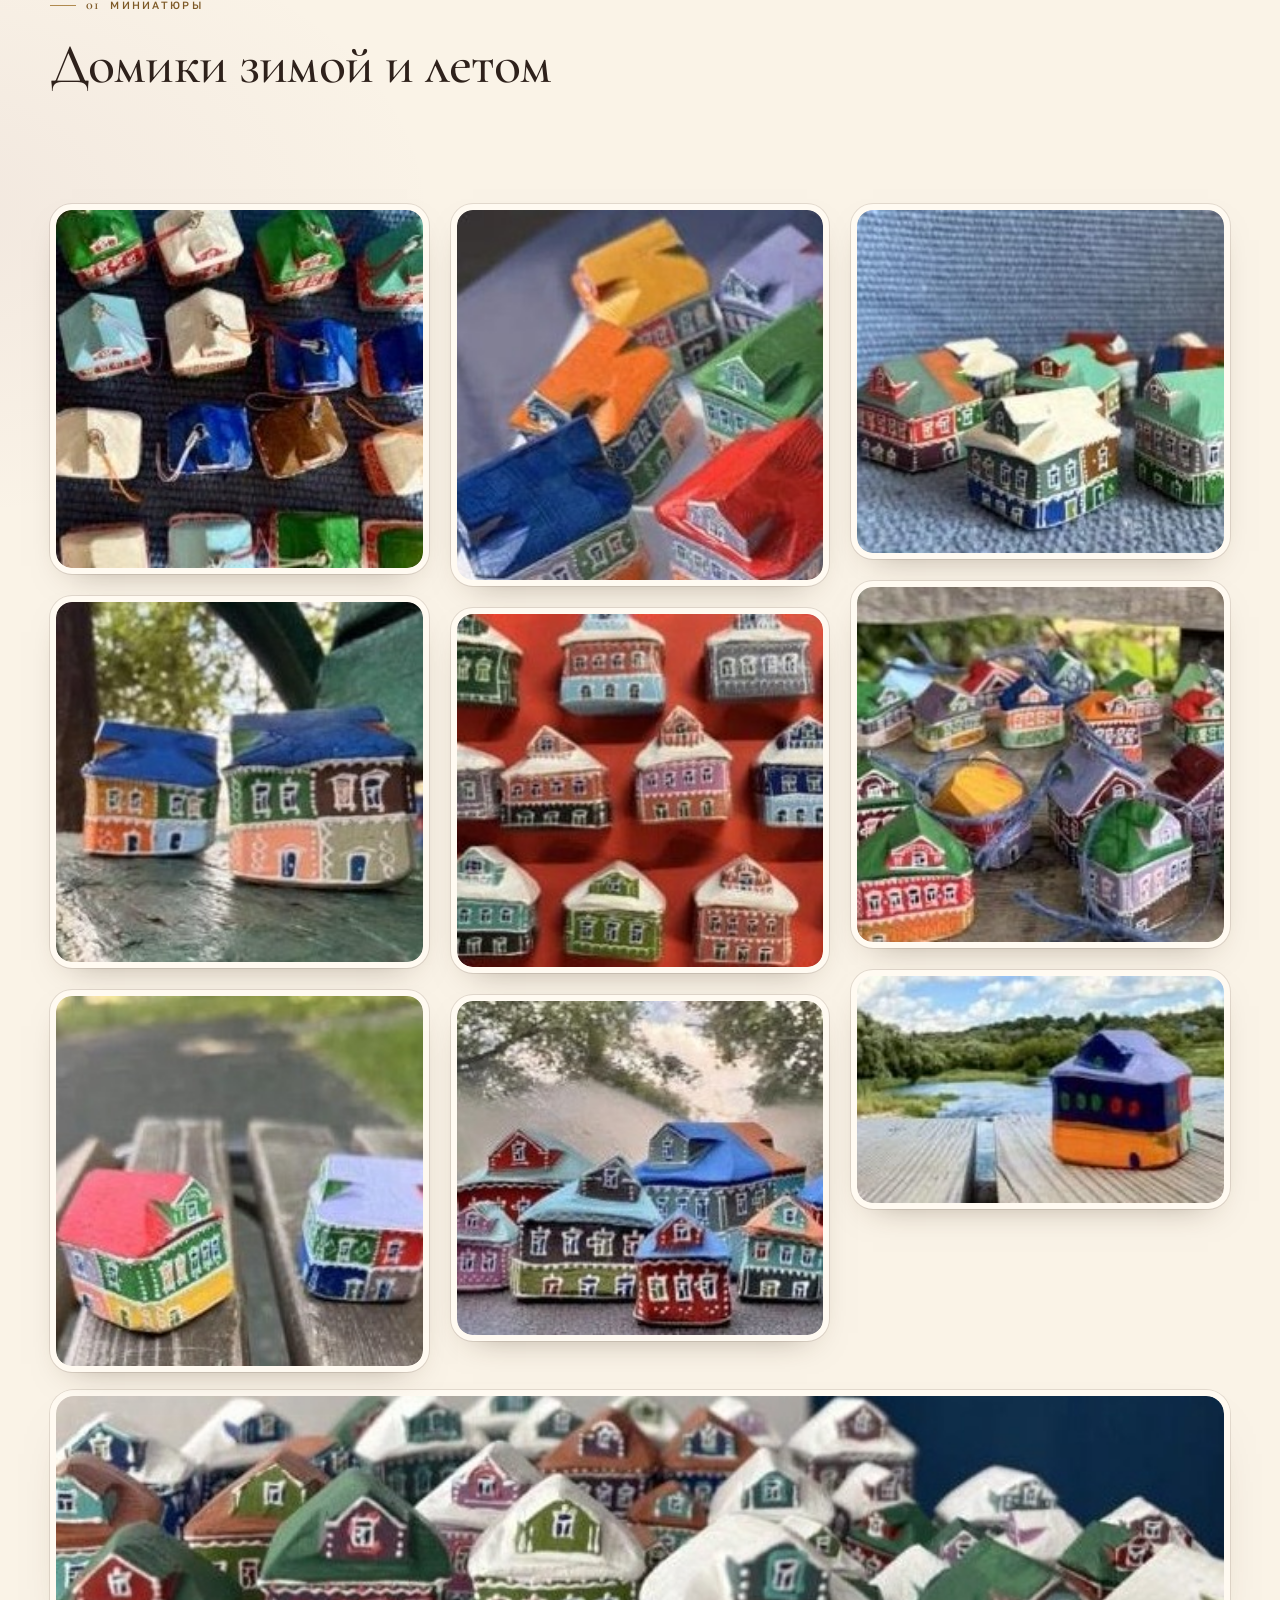
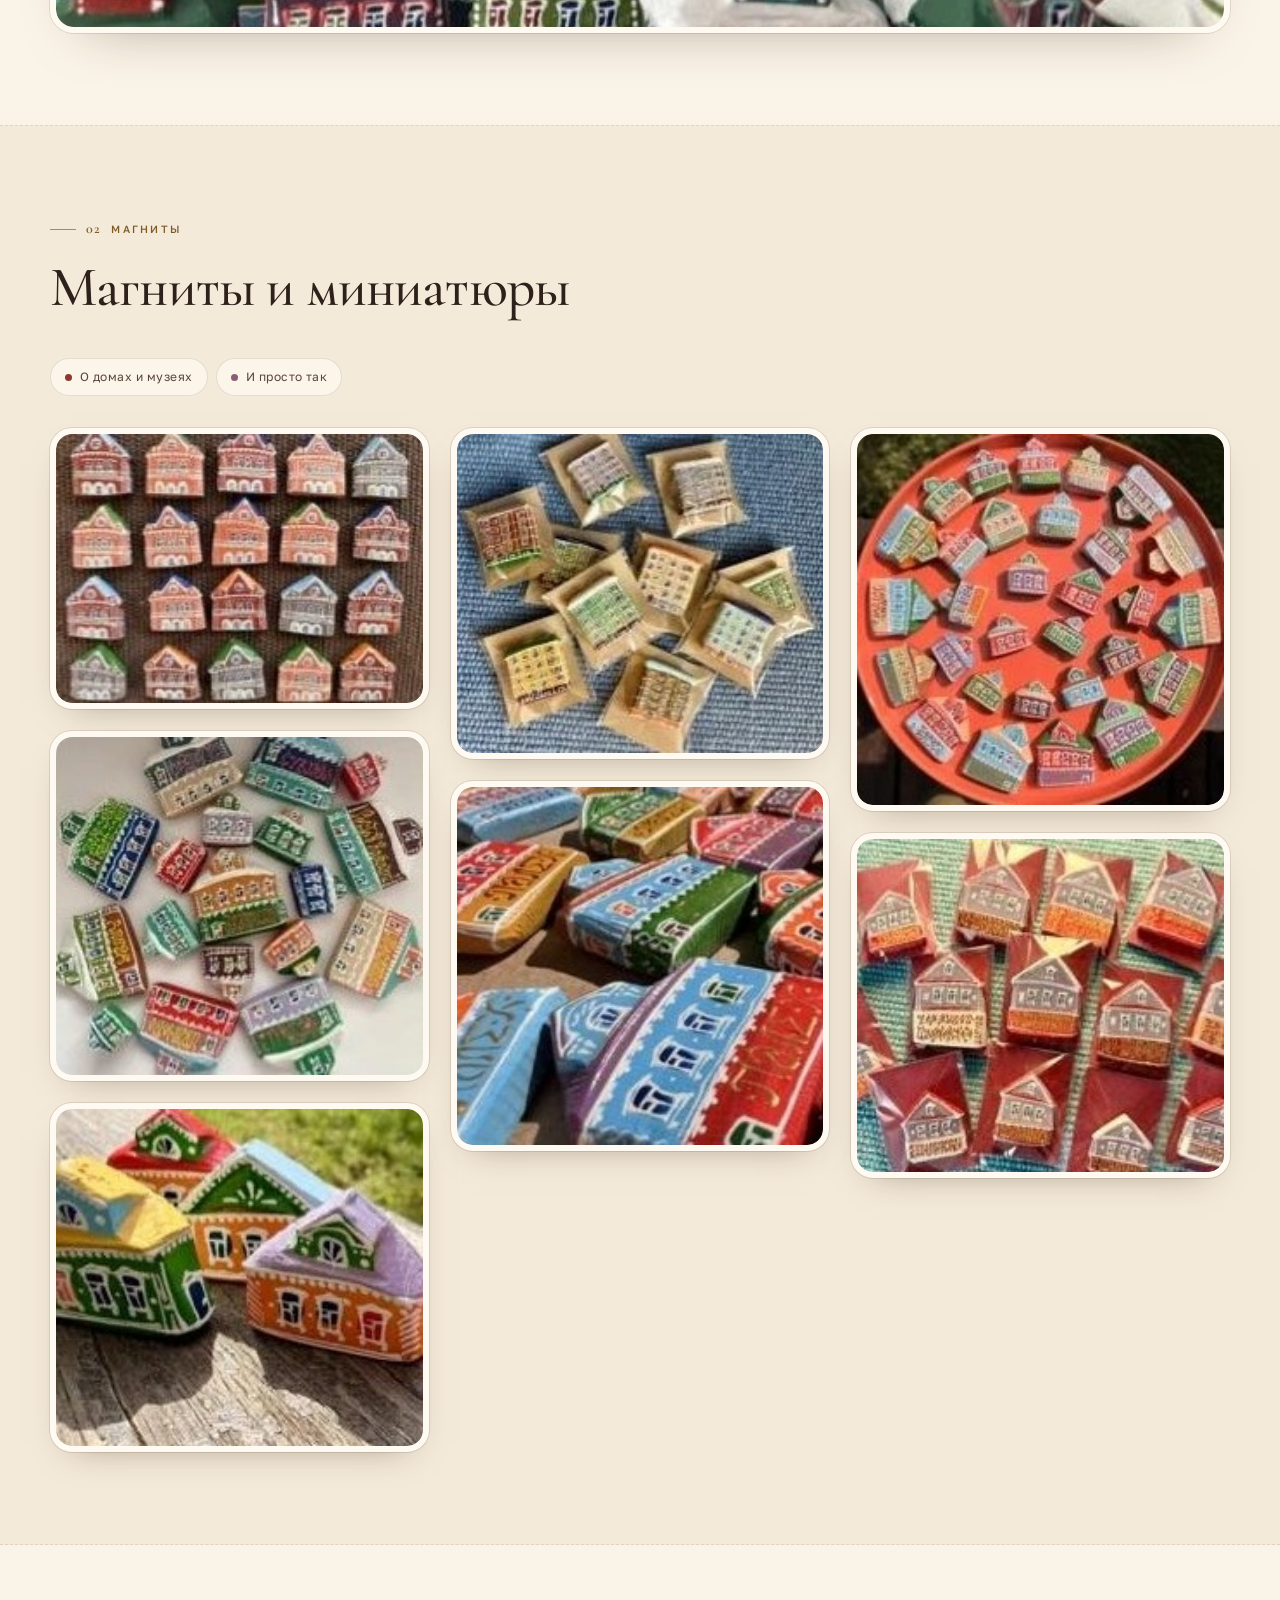
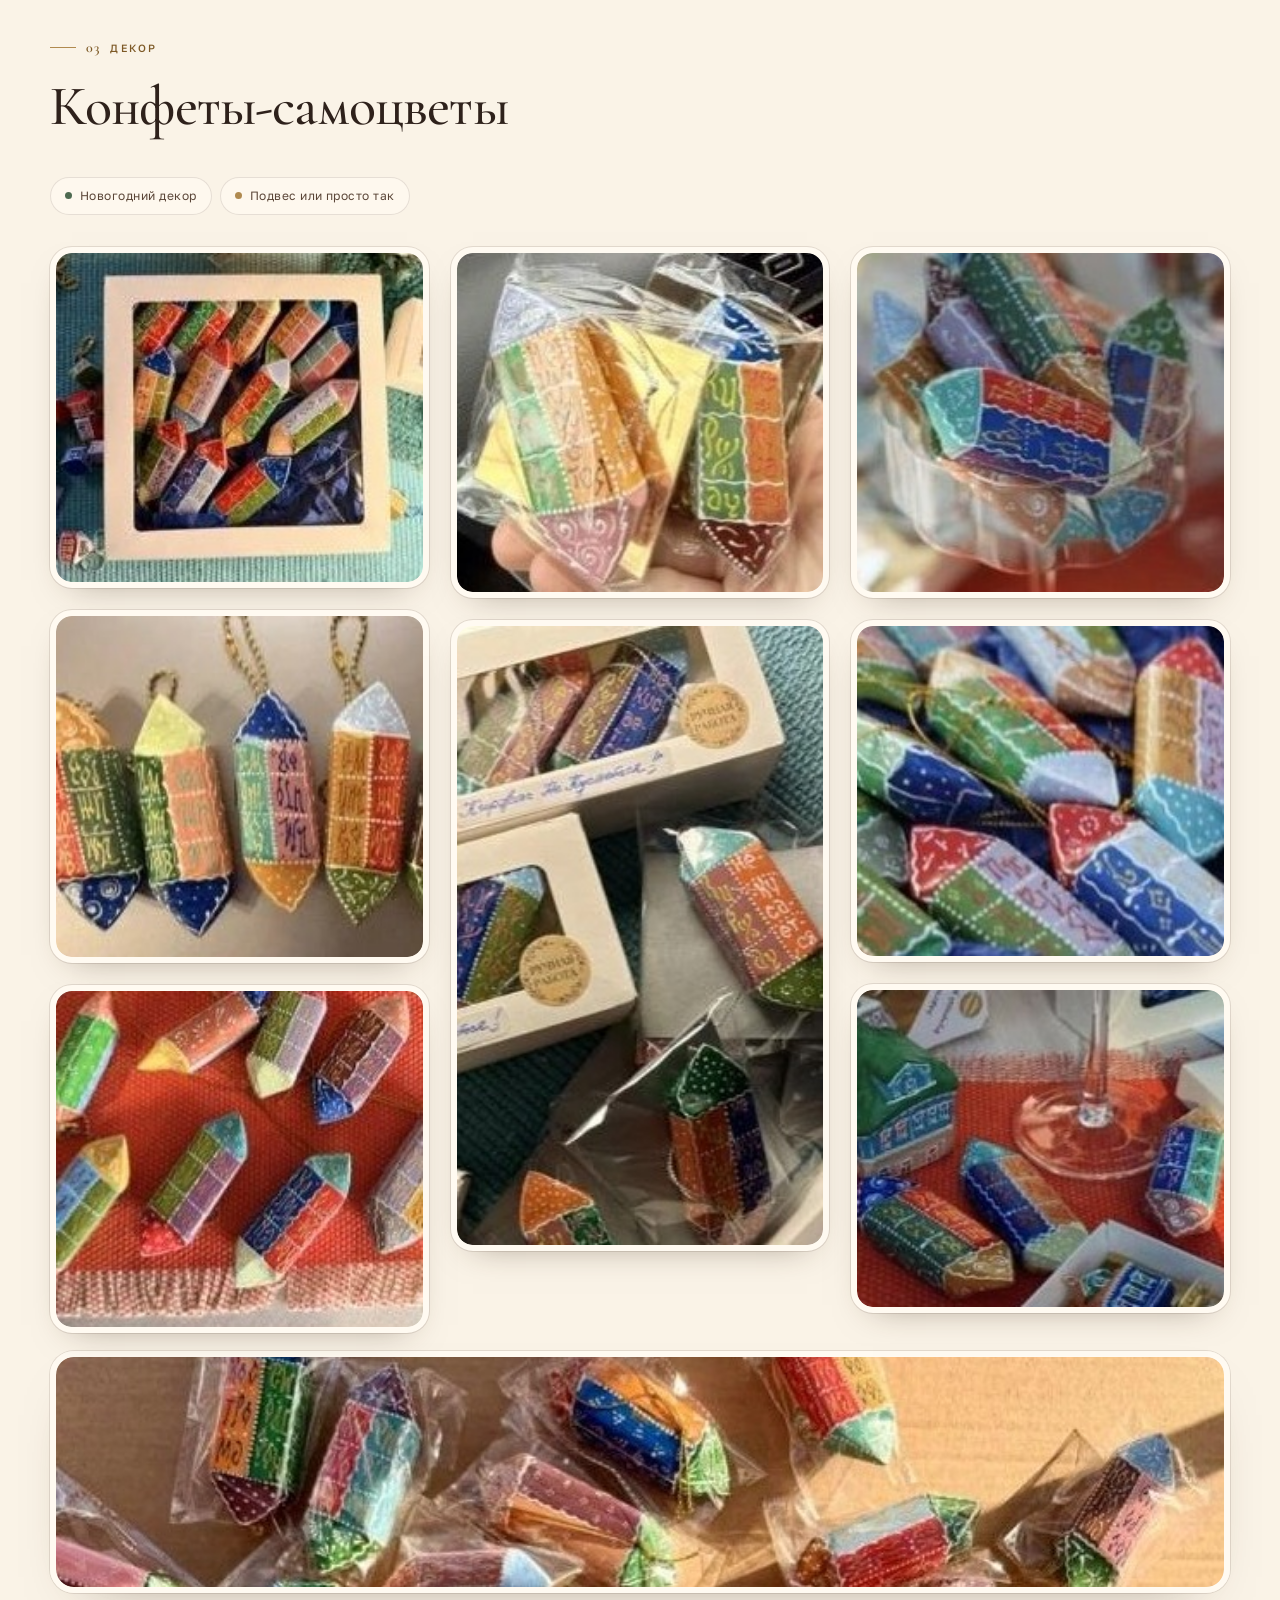
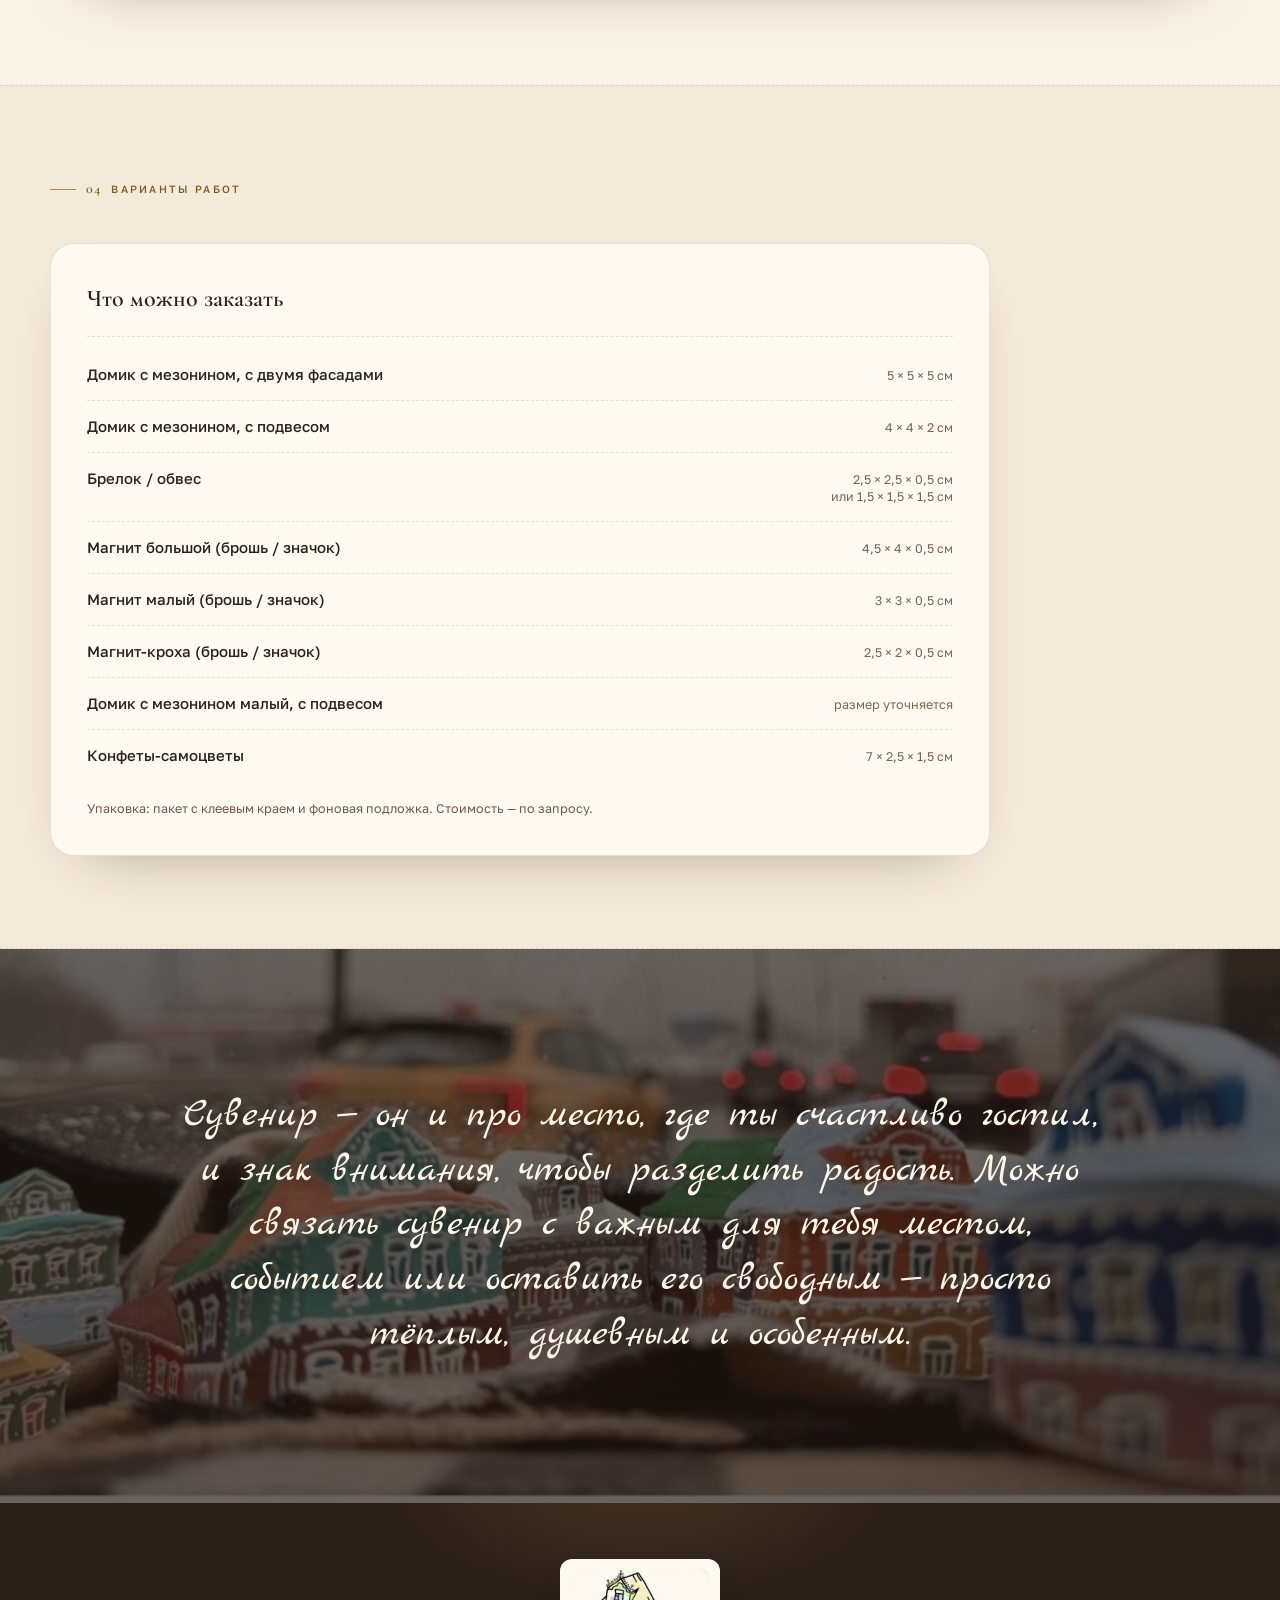
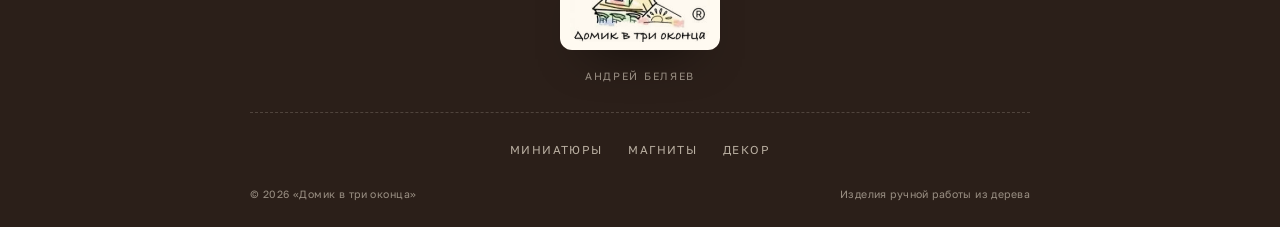
==== commit 8c44920e: "Убрать ссылку «Контакты» из меню" ====
--- a/index.html
+++ b/index.html
@@ -52,7 +52,6 @@
         <a href="#domiki">Миниатюры</a>
         <a href="#magnity">Магниты</a>
         <a href="#dekor">Декор</a>
-        <a href="#kontakty">Контакты</a>
       </nav>
 
       <button class="burger" type="button" aria-label="Открыть меню" aria-controls="nav" aria-expanded="false">
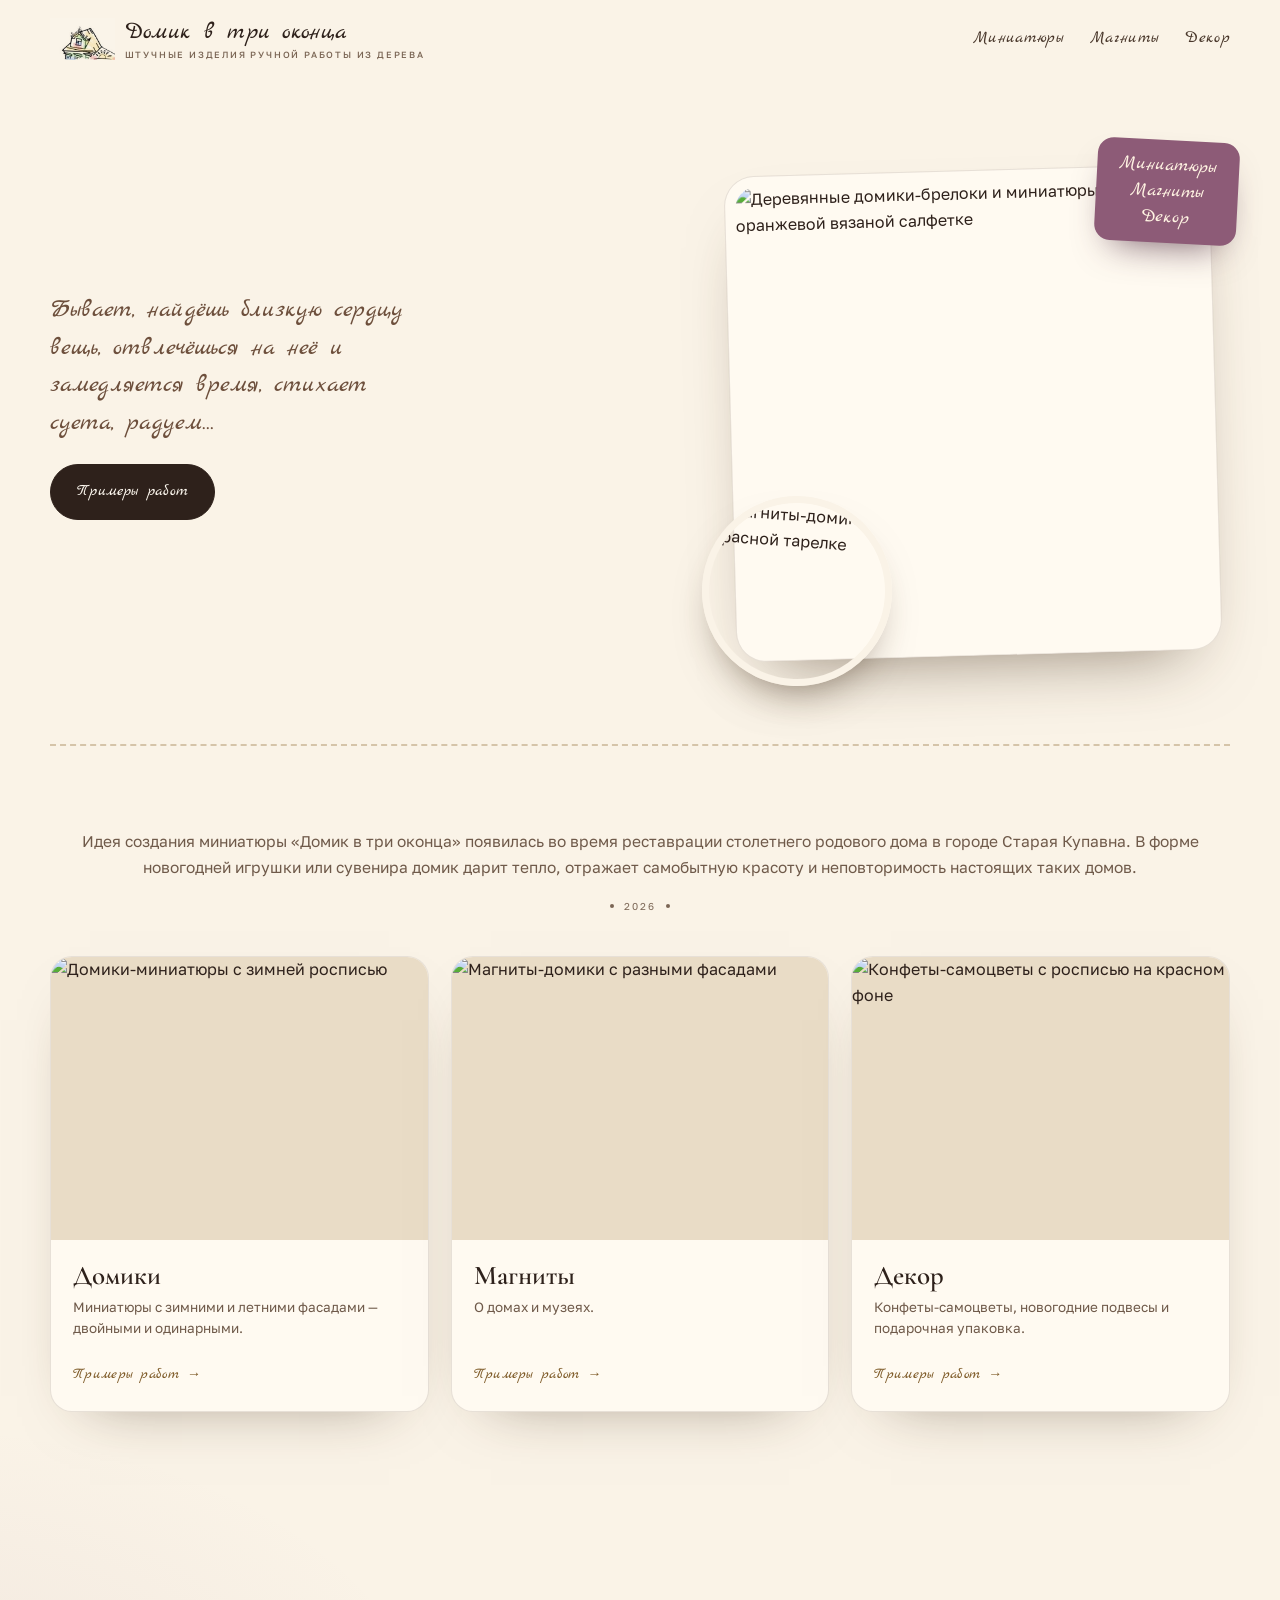
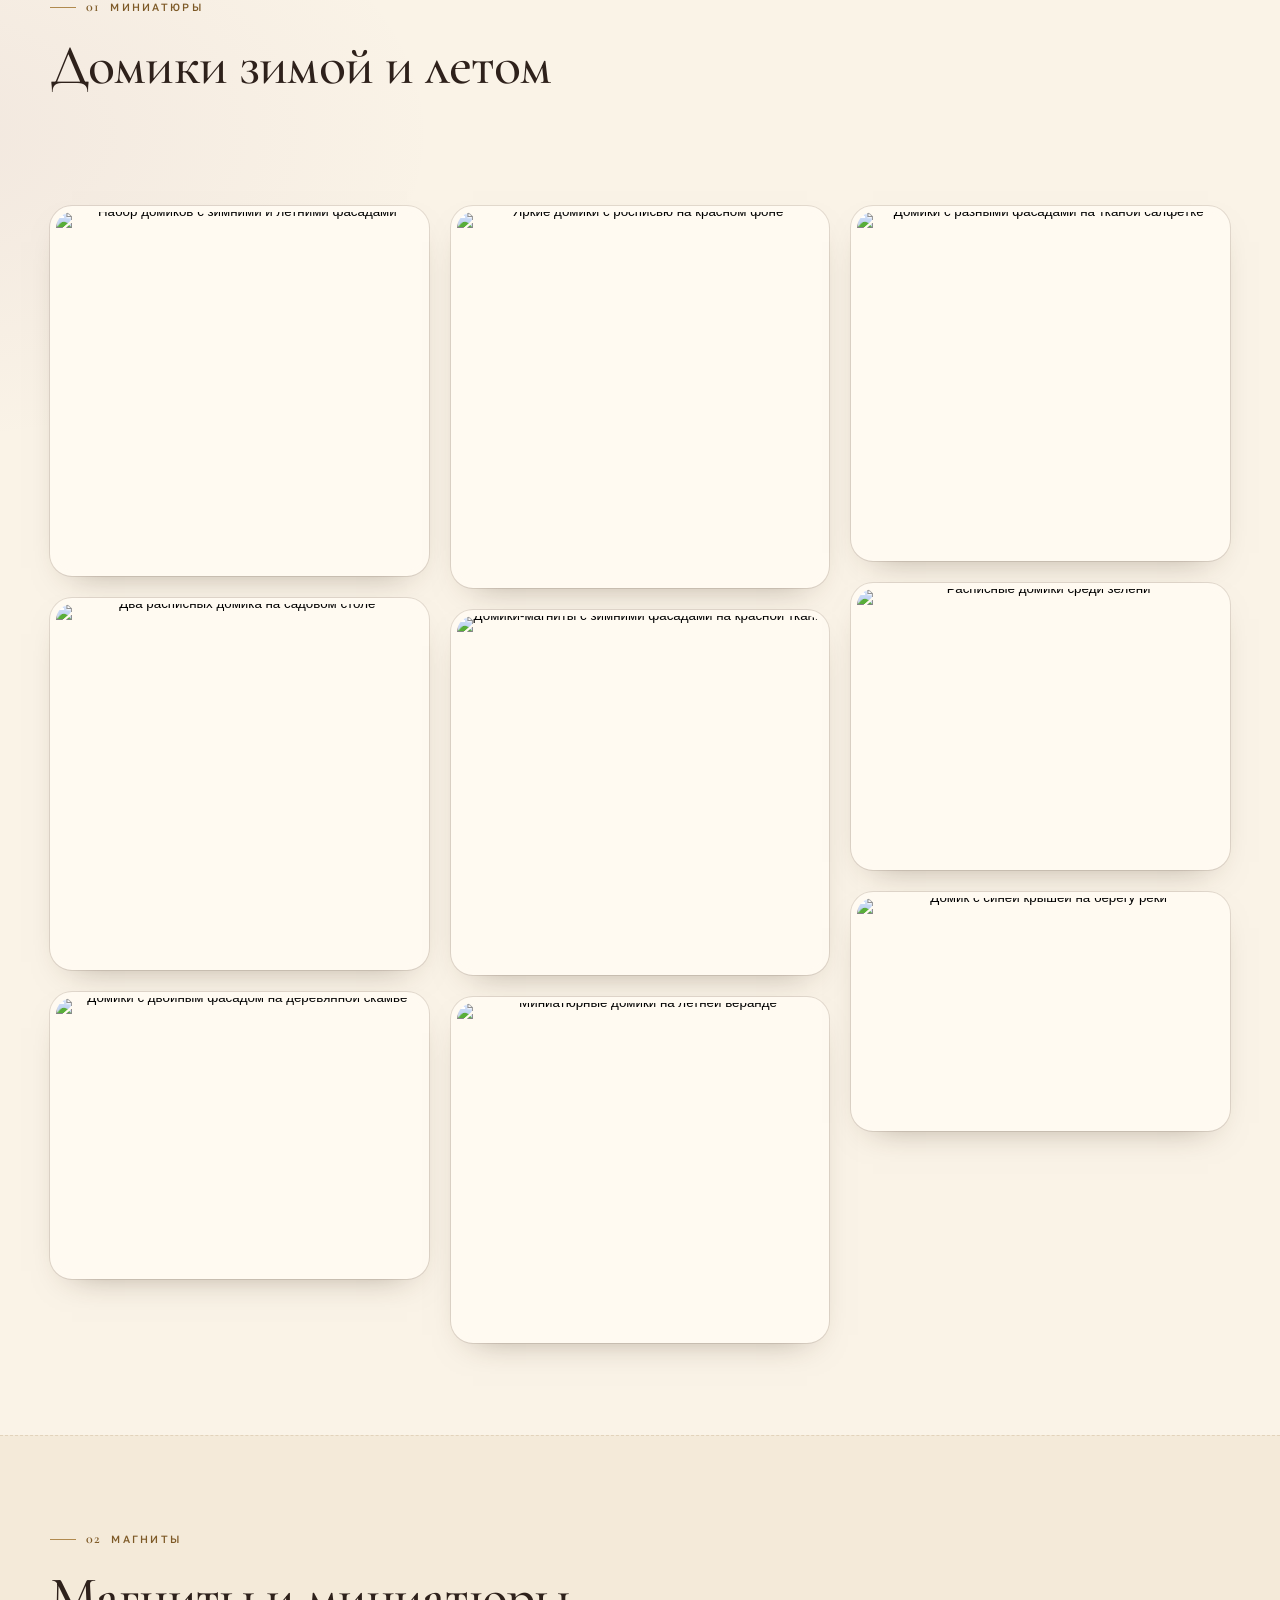
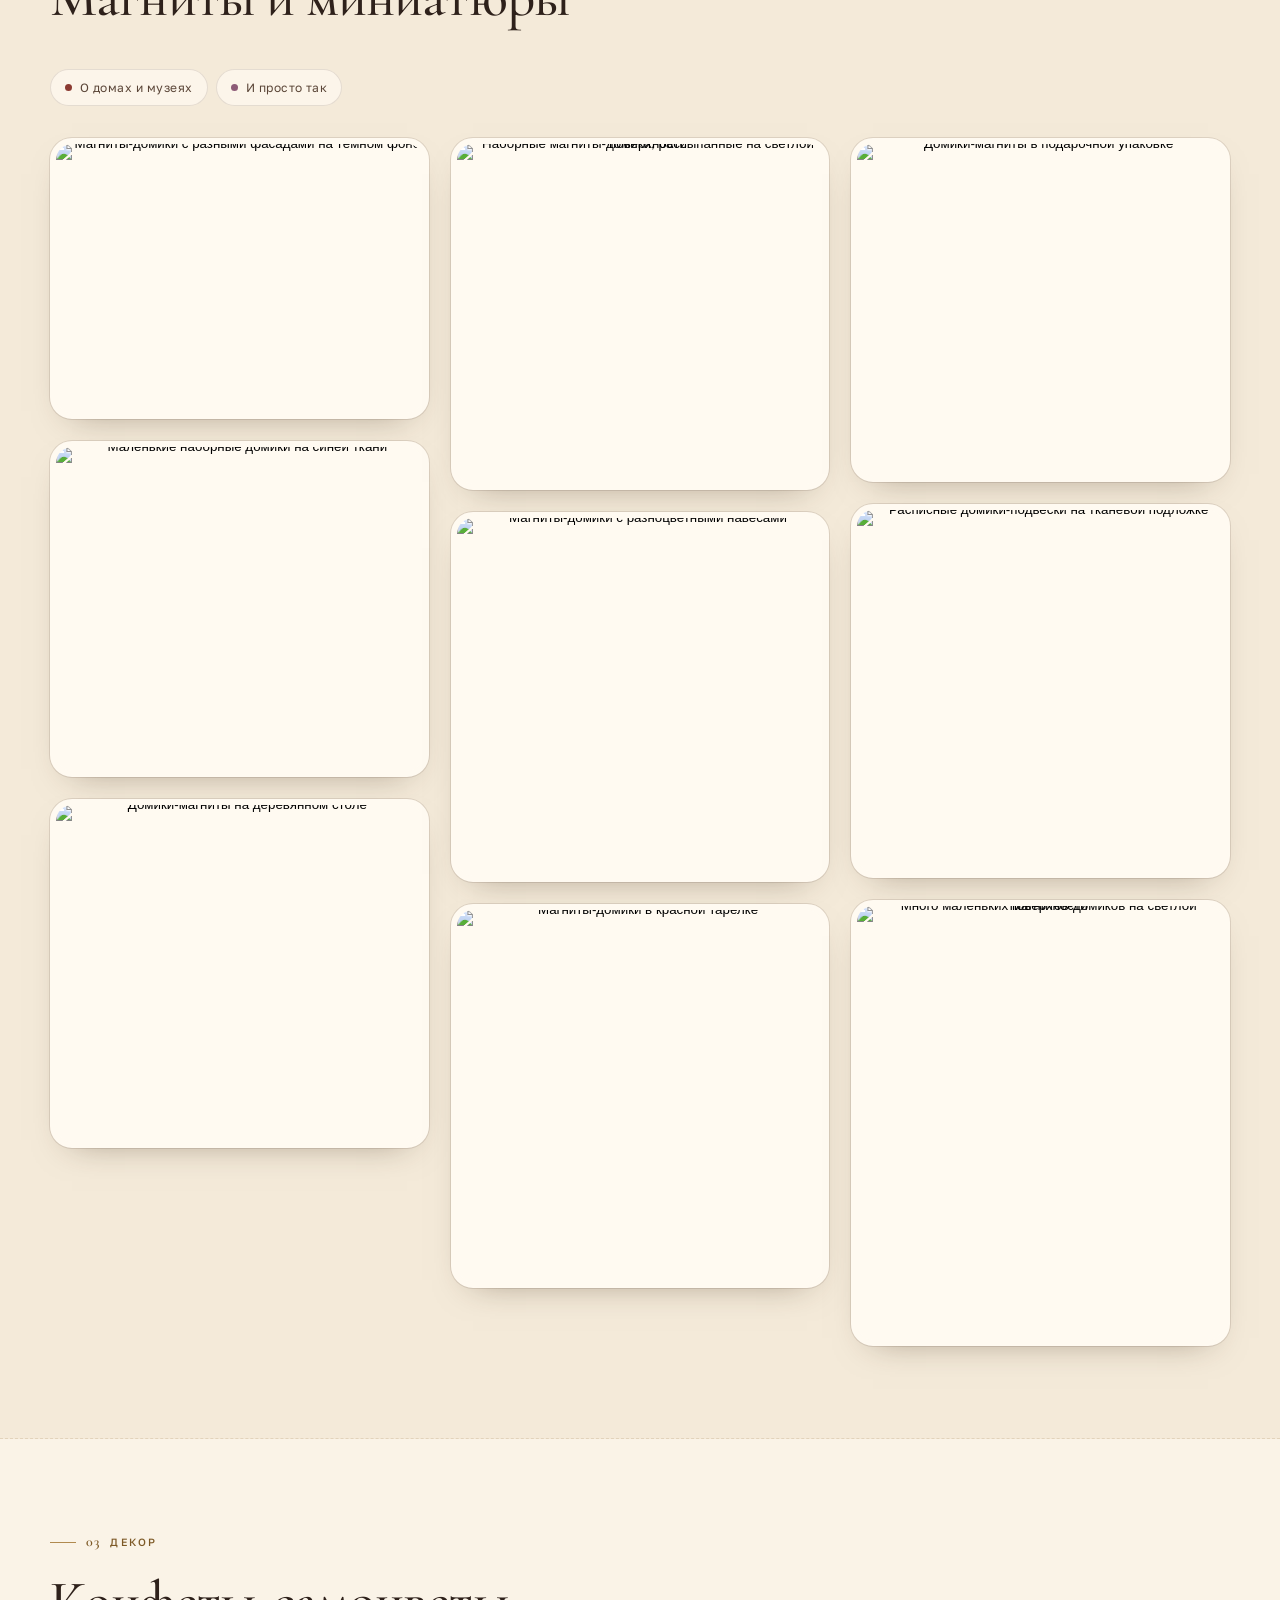
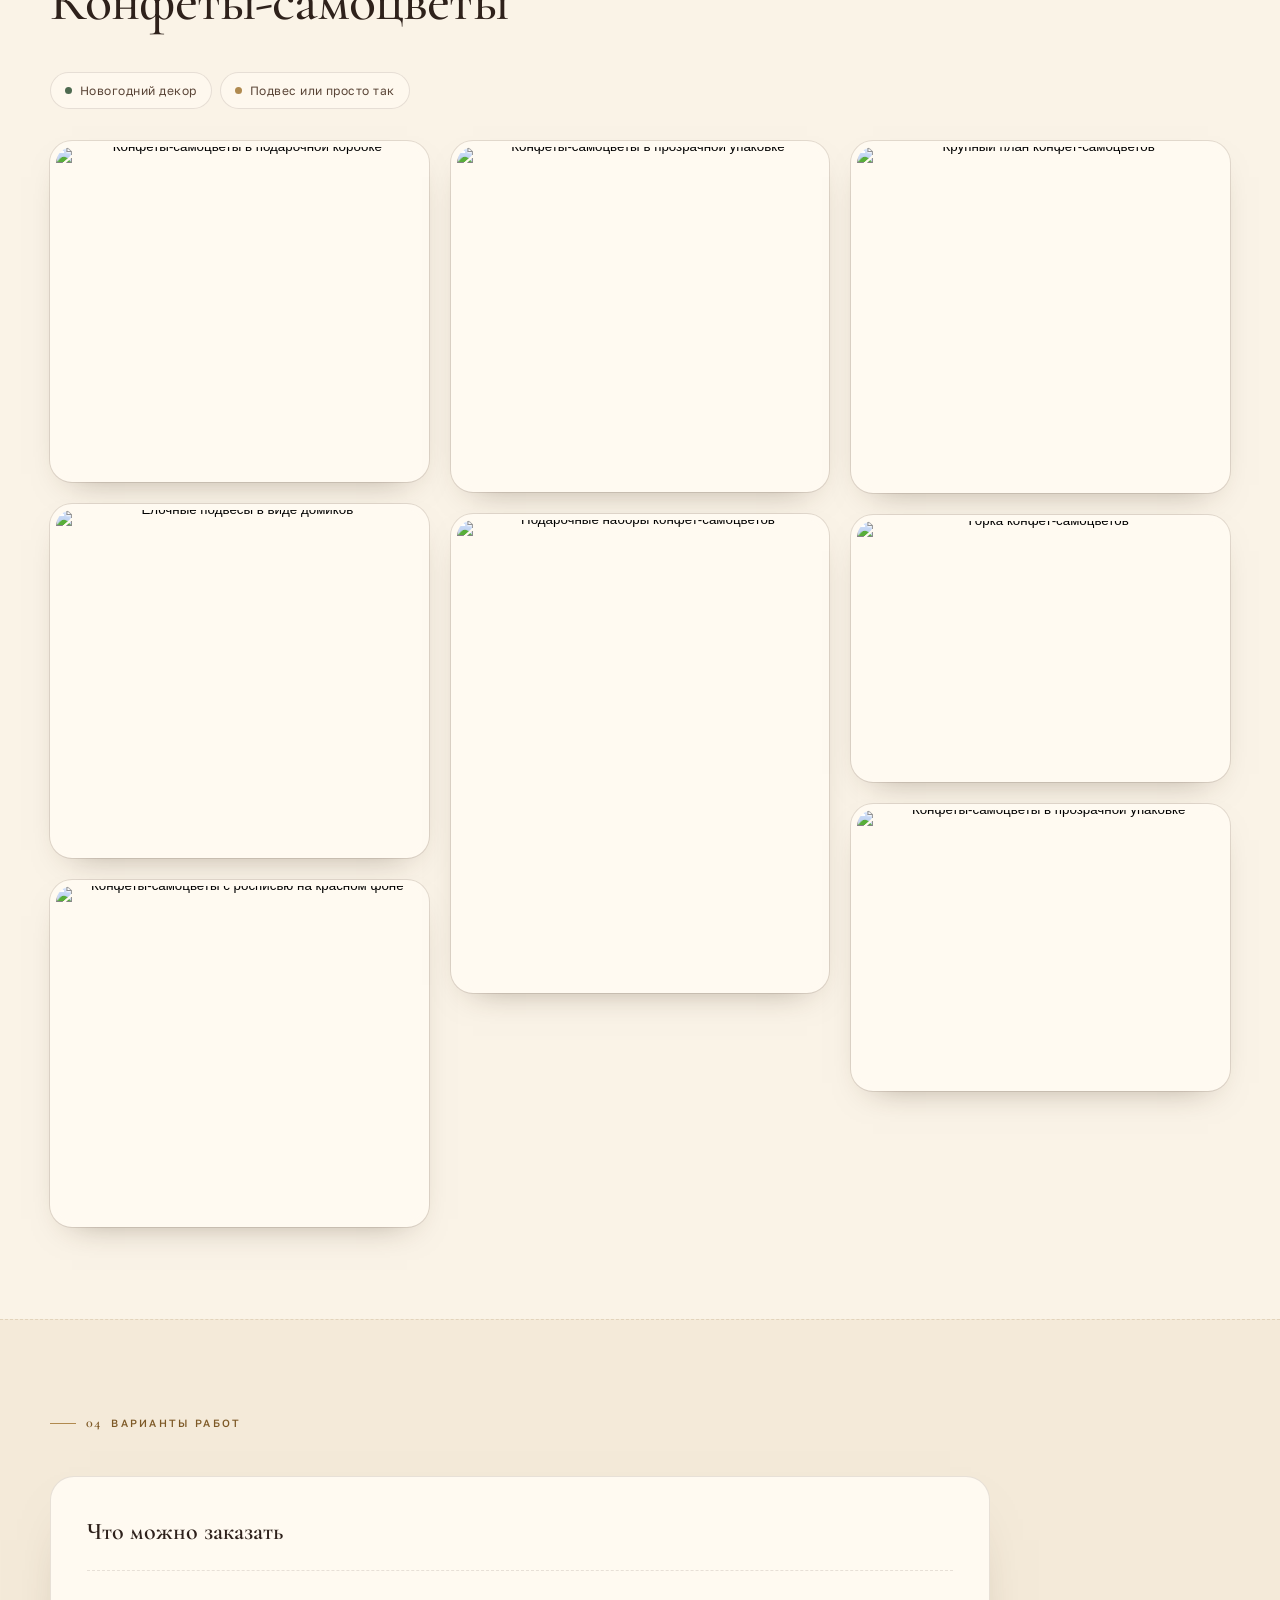
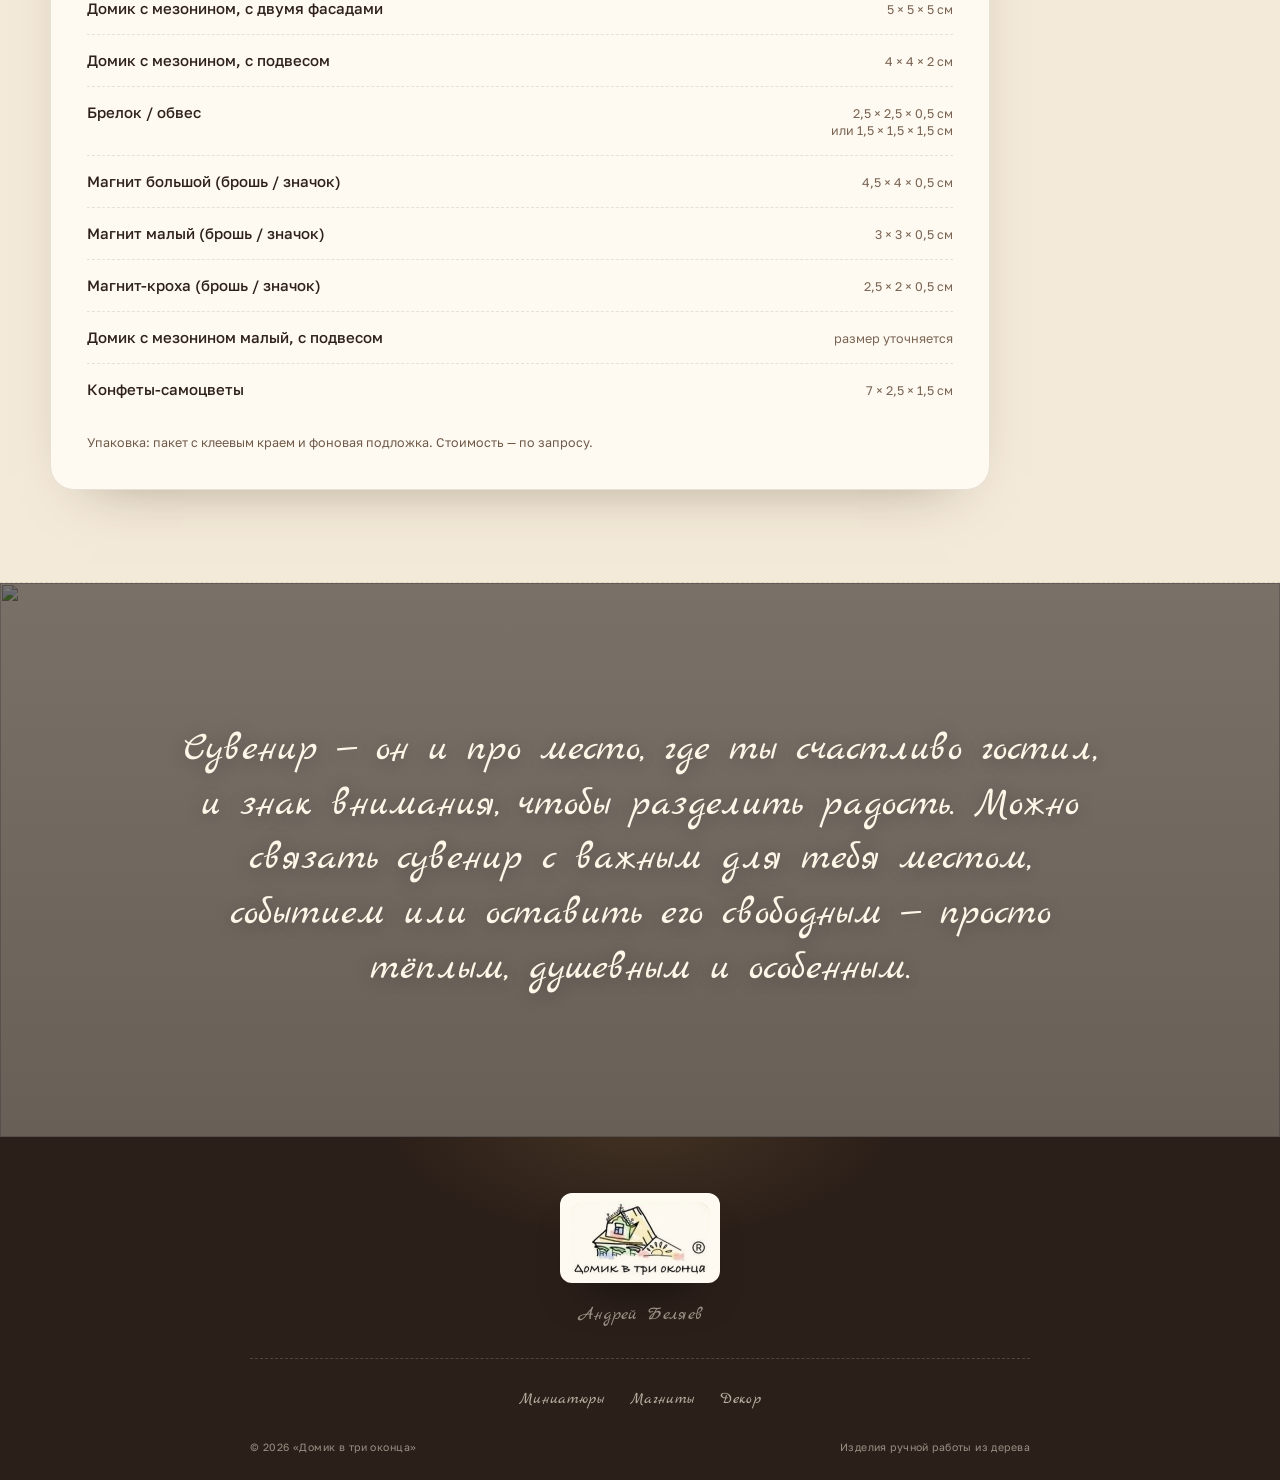
==== commit e2a8d683: "Обновить картинки из hi-res, 3-колоночная галерея, письменный шрифт, кнопки «Примеры работ»" ====
--- a/index.html
+++ b/index.html
@@ -20,7 +20,7 @@
   <link rel="preconnect" href="https://fonts.googleapis.com">
   <link rel="preconnect" href="https://fonts.gstatic.com" crossorigin>
   <link href="https://fonts.googleapis.com/css2?family=Cormorant+Garamond:ital,wght@0,400;0,500;0,600;1,400;1,500&family=Golos+Text:wght@400;500;600&family=Marck+Script&display=swap" rel="stylesheet">
-  <link rel="stylesheet" href="styles.css?v=19">
+  <link rel="stylesheet" href="styles.css?v=23">
 
   <script type="application/ld+json">
   {
@@ -68,16 +68,16 @@
           <h1 class="visually-hidden">Домик в три оконца — штучные изделия ручной работы из дерева</h1>
           <p class="hero__quote">Бывает, найдёшь близкую сердцу вещь, отвлечёшься на неё и замедляется время, стихает суета, радуем…</p>
           <div class="hero__actions">
-            <a class="btn btn--primary" href="#domiki">Смотреть миниатюры</a>
+            <a class="btn btn--primary" href="#domiki">Примеры работ</a>
           </div>
         </div>
 
         <div class="hero__media" data-reveal>
           <figure class="hero__photo">
-            <img src="assets/img/hero-main.jpg" alt="Деревянные домики-брелоки и миниатюры на оранжевой вязаной салфетке" width="404" height="409" fetchpriority="high">
+            <img src="tmp/derived/hero-main-preview.webp" alt="Деревянные домики-брелоки и миниатюры на оранжевой вязаной салфетке" width="988" height="1000" fetchpriority="high">
           </figure>
           <figure class="hero__inset">
-            <img src="assets/img/gallery/214317-08.jpg" alt="Магниты-домики в красной тарелке" width="213" height="216" loading="lazy">
+            <img src="tmp/derived/214317-08-preview.webp" alt="Магниты-домики в красной тарелке" width="789" height="800" loading="lazy">
           </figure>
           <div class="hero__badge" aria-hidden="true">
             <span>Миниатюры</span>
@@ -103,34 +103,34 @@
         <div class="cards">
           <a class="cat-card" href="#domiki" data-reveal>
             <span class="cat-card__media">
-              <img src="assets/img/gallery/214313-05.jpg" alt="Домики-миниатюры с зимней росписью" width="221" height="213" loading="lazy">
+              <img src="tmp/derived/214313-05-preview.webp" alt="Домики-миниатюры с зимней росписью" width="800" height="771" loading="lazy">
             </span>
             <span class="cat-card__body">
               <span class="cat-card__title">Домики</span>
               <span class="cat-card__text">Миниатюры с зимними и летними фасадами — двойными и одинарными.</span>
-              <span class="cat-card__link">Смотреть миниатюры</span>
+              <span class="cat-card__link">Примеры работ</span>
             </span>
           </a>
 
           <a class="cat-card" href="#magnity" data-reveal>
             <span class="cat-card__media">
-              <img src="assets/img/gallery/214317-01.jpg" alt="Магниты-домики с разными фасадами" width="210" height="154" loading="lazy">
+              <img src="tmp/hires/thumbs/214317-01-customer.jpg" alt="Магниты-домики с разными фасадами" width="1200" height="880" loading="lazy">
             </span>
             <span class="cat-card__body">
               <span class="cat-card__title">Магниты</span>
               <span class="cat-card__text">О домах и музеях.</span>
-              <span class="cat-card__link">Смотреть магниты</span>
+              <span class="cat-card__link">Примеры работ</span>
             </span>
           </a>
 
           <a class="cat-card" href="#dekor" data-reveal>
             <span class="cat-card__media">
-              <img src="assets/img/gallery/214320-03.jpg" alt="Конфеты-самоцветы с росписью на красном фоне" width="212" height="194" loading="lazy">
+              <img src="tmp/derived/214320-03-preview.webp" alt="Конфеты-самоцветы с росписью на красном фоне" width="800" height="732" loading="lazy">
             </span>
             <span class="cat-card__body">
               <span class="cat-card__title">Декор</span>
               <span class="cat-card__text">Конфеты-самоцветы, новогодние подвесы и подарочная упаковка.</span>
-              <span class="cat-card__link">Смотреть декор</span>
+              <span class="cat-card__link">Примеры работ</span>
             </span>
           </a>
         </div>
@@ -151,55 +151,51 @@
 
         <div class="gallery" data-gallery>
           <figure class="gallery__item" data-reveal>
-            <button class="gallery__btn" type="button" data-lightbox data-full="assets/img/gallery/214313-01.jpg" aria-label="Открыть фото: домики с зимними и летними фасадами">
-              <img src="assets/img/gallery/214313-01.jpg" alt="Набор домиков с зимними и летними фасадами" width="221" height="216" loading="lazy">
-            </button>
-          </figure>
-          <figure class="gallery__item" data-reveal>
-            <button class="gallery__btn" type="button" data-lightbox data-full="assets/img/gallery/214313-02.jpg" aria-label="Открыть фото: два расписных домика">
-              <img src="assets/img/gallery/214313-02.jpg" alt="Два расписных домика на садовом столе" width="220" height="216" loading="lazy">
-            </button>
-          </figure>
-          <figure class="gallery__item" data-reveal>
-            <button class="gallery__btn" type="button" data-lightbox data-full="assets/img/gallery/214313-03.jpg" aria-label="Открыть фото: домики с двойным фасадом">
-              <img src="assets/img/gallery/214313-03.jpg" alt="Домики с двойным фасадом на деревянной скамье" width="215" height="217" loading="lazy">
-            </button>
-          </figure>
-          <figure class="gallery__item" data-reveal>
-            <button class="gallery__btn" type="button" data-lightbox data-full="assets/img/gallery/214313-04.jpg" aria-label="Открыть фото: домики с яркой росписью">
-              <img src="assets/img/gallery/214313-04.jpg" alt="Яркие домики с росписью на красном фоне" width="214" height="216" loading="lazy">
-            </button>
-          </figure>
-          <figure class="gallery__item" data-reveal>
-            <button class="gallery__btn" type="button" data-lightbox data-full="assets/img/gallery/214313-05.jpg" aria-label="Открыть фото: домики-магниты с зимней росписью">
-              <img src="assets/img/gallery/214313-05.jpg" alt="Домики-магниты с зимними фасадами на красной ткани" width="221" height="213" loading="lazy">
-            </button>
-          </figure>
-          <figure class="gallery__item" data-reveal>
-            <button class="gallery__btn" type="button" data-lightbox data-full="assets/img/gallery/214313-06.jpg" aria-label="Открыть фото: домики на летней веранде">
-              <img src="assets/img/gallery/214313-06.jpg" alt="Миниатюрные домики на летней веранде" width="221" height="201" loading="lazy">
-            </button>
-          </figure>
-          <figure class="gallery__item" data-reveal>
-            <button class="gallery__btn" type="button" data-lightbox data-full="assets/img/gallery/214313-07.jpg" aria-label="Открыть фото: домики с разными фасадами">
-              <img src="assets/img/gallery/214313-07.jpg" alt="Домики с разными фасадами на тканой салфетке" width="220" height="206" loading="lazy">
-            </button>
-          </figure>
-          <figure class="gallery__item" data-reveal>
-            <button class="gallery__btn" type="button" data-lightbox data-full="assets/img/gallery/214313-08.jpg" aria-label="Открыть фото: домики среди зелени">
-              <img src="assets/img/gallery/214313-08.jpg" alt="Расписные домики среди зелени" width="214" height="207" loading="lazy">
-            </button>
-          </figure>
-          <figure class="gallery__item" data-reveal>
-            <button class="gallery__btn" type="button" data-lightbox data-full="assets/img/gallery/214313-09.jpg" aria-label="Открыть фото: домик на берегу реки">
-              <img src="assets/img/gallery/214313-09.jpg" alt="Домик с синей крышей на берегу реки" width="216" height="134" loading="lazy">
-            </button>
-          </figure>
-        </div>
-
-        <figure class="banner" data-reveal>
-          <img src="assets/img/gallery/214313-10.jpg" alt="Ряд домиков с зимней росписью" width="679" height="143" loading="lazy">
-        </figure>
+            <button class="gallery__btn" type="button" data-lightbox data-full="tmp/derived/214313-01-full.webp" aria-label="Открыть фото: домики с зимними и летними фасадами">
+              <img src="tmp/derived/214313-01-preview.webp" alt="Набор домиков с зимними и летними фасадами" width="800" height="782" loading="lazy">
+            </button>
+          </figure>
+          <figure class="gallery__item" data-reveal>
+            <button class="gallery__btn" type="button" data-lightbox data-full="tmp/derived/214313-02-full.webp" aria-label="Открыть фото: два расписных домика">
+              <img src="tmp/derived/214313-02-preview.webp" alt="Два расписных домика на садовом столе" width="800" height="785" loading="lazy">
+            </button>
+          </figure>
+          <figure class="gallery__item" data-reveal>
+            <button class="gallery__btn" type="button" data-lightbox data-full="tmp/hires/work/heic__image-23-11-26-06-41-7.jpg" aria-label="Открыть фото: домики с двойным фасадом">
+              <img src="tmp/hires/thumbs/heic__image-23-11-26-06-41-7.jpg" alt="Домики с двойным фасадом на деревянной скамье" width="1200" height="900" loading="lazy">
+            </button>
+          </figure>
+          <figure class="gallery__item" data-reveal>
+            <button class="gallery__btn" type="button" data-lightbox data-full="tmp/derived/214313-04-full.webp" aria-label="Открыть фото: домики с яркой росписью">
+              <img src="tmp/derived/214313-04-preview.webp" alt="Яркие домики с росписью на красном фоне" width="792" height="800" loading="lazy">
+            </button>
+          </figure>
+          <figure class="gallery__item" data-reveal>
+            <button class="gallery__btn" type="button" data-lightbox data-full="tmp/derived/214313-05-full.webp" aria-label="Открыть фото: домики-магниты с зимней росписью">
+              <img src="tmp/derived/214313-05-preview.webp" alt="Домики-магниты с зимними фасадами на красной ткани" width="800" height="771" loading="lazy">
+            </button>
+          </figure>
+          <figure class="gallery__item" data-reveal>
+            <button class="gallery__btn" type="button" data-lightbox data-full="tmp/derived/214313-06-full.webp" aria-label="Открыть фото: домики на летней веранде">
+              <img src="tmp/derived/214313-06-preview.webp" alt="Миниатюрные домики на летней веранде" width="800" height="728" loading="lazy">
+            </button>
+          </figure>
+          <figure class="gallery__item" data-reveal>
+            <button class="gallery__btn" type="button" data-lightbox data-full="tmp/derived/214313-07-full.webp" aria-label="Открыть фото: домики с разными фасадами">
+              <img src="tmp/derived/214313-07-preview.webp" alt="Домики с разными фасадами на тканой салфетке" width="800" height="749" loading="lazy">
+            </button>
+          </figure>
+          <figure class="gallery__item" data-reveal>
+            <button class="gallery__btn" type="button" data-lightbox data-full="tmp/hires/work/heic__image-23-11-26-06-41-1.jpg" aria-label="Открыть фото: домики среди зелени">
+              <img src="tmp/hires/thumbs/heic__image-23-11-26-06-41-1.jpg" alt="Расписные домики среди зелени" width="1200" height="900" loading="lazy">
+            </button>
+          </figure>
+          <figure class="gallery__item" data-reveal>
+            <button class="gallery__btn" type="button" data-lightbox data-full="tmp/derived/214313-09-full.webp" aria-label="Открыть фото: домик на берегу реки">
+              <img src="tmp/derived/214313-09-preview.webp" alt="Домик с синей крышей на берегу реки" width="800" height="496" loading="lazy">
+            </button>
+          </figure>
+        </div>
       </div>
     </section>
 
@@ -217,38 +213,48 @@
 
         <div class="gallery" data-gallery>
           <figure class="gallery__item" data-reveal>
-            <button class="gallery__btn" type="button" data-lightbox data-full="assets/img/gallery/214317-01.jpg" aria-label="Открыть фото: магниты-домики с разными фасадами">
-              <img src="assets/img/gallery/214317-01.jpg" alt="Магниты-домики с разными фасадами на тёмном фоне" width="210" height="154" loading="lazy">
-            </button>
-          </figure>
-          <figure class="gallery__item" data-reveal>
-            <button class="gallery__btn" type="button" data-lightbox data-full="assets/img/gallery/214317-02.jpg" aria-label="Открыть фото: наборные магниты-домики">
-              <img src="assets/img/gallery/214317-02.jpg" alt="Наборные магниты-домики, рассыпанные на светлой поверхности" width="209" height="193" loading="lazy">
-            </button>
-          </figure>
-          <figure class="gallery__item" data-reveal>
-            <button class="gallery__btn" type="button" data-lightbox data-full="assets/img/gallery/214317-04.jpg" aria-label="Открыть фото: домики-магниты на деревянном столе">
-              <img src="assets/img/gallery/214317-04.jpg" alt="Домики-магниты на деревянном столе" width="208" height="191" loading="lazy">
-            </button>
-          </figure>
-          <figure class="gallery__item" data-reveal>
-            <button class="gallery__btn" type="button" data-lightbox data-full="assets/img/gallery/214317-05.jpg" aria-label="Открыть фото: маленькие наборные домики">
-              <img src="assets/img/gallery/214317-05.jpg" alt="Маленькие наборные домики на синей ткани" width="210" height="183" loading="lazy">
-            </button>
-          </figure>
-          <figure class="gallery__item" data-reveal>
-            <button class="gallery__btn" type="button" data-lightbox data-full="assets/img/gallery/214317-06.jpg" aria-label="Открыть фото: магниты-домики с навесами">
-              <img src="assets/img/gallery/214317-06.jpg" alt="Магниты-домики с разноцветными навесами" width="216" height="211" loading="lazy">
-            </button>
-          </figure>
-          <figure class="gallery__item" data-reveal>
-            <button class="gallery__btn" type="button" data-lightbox data-full="assets/img/gallery/214317-08.jpg" aria-label="Открыть фото: домики-магниты в красной тарелке">
-              <img src="assets/img/gallery/214317-08.jpg" alt="Магниты-домики в красной тарелке" width="213" height="216" loading="lazy">
-            </button>
-          </figure>
-          <figure class="gallery__item" data-reveal>
-            <button class="gallery__btn" type="button" data-lightbox data-full="assets/img/gallery/214317-09.jpg" aria-label="Открыть фото: домики-магниты в подарочной упаковке">
-              <img src="assets/img/gallery/214317-09.jpg" alt="Домики-магниты в подарочной упаковке" width="213" height="193" loading="lazy">
+            <button class="gallery__btn" type="button" data-lightbox data-full="tmp/hires/work/214317-01-customer.jpg" aria-label="Открыть фото: магниты-домики с разными фасадами">
+              <img src="tmp/hires/thumbs/214317-01-customer.jpg" alt="Магниты-домики с разными фасадами на тёмном фоне" width="1200" height="880" loading="lazy">
+            </button>
+          </figure>
+          <figure class="gallery__item" data-reveal>
+            <button class="gallery__btn" type="button" data-lightbox data-full="tmp/hires/work/heic__image-23-11-26-06-44-4.jpg" aria-label="Открыть фото: маленькие наборные домики">
+              <img src="tmp/hires/thumbs/heic__image-23-11-26-06-44-4.jpg" alt="Маленькие наборные домики на синей ткани" width="1200" height="1063" loading="lazy">
+            </button>
+          </figure>
+          <figure class="gallery__item" data-reveal>
+            <button class="gallery__btn" type="button" data-lightbox data-full="tmp/derived/214317-04-full.webp" aria-label="Открыть фото: домики-магниты на деревянном столе">
+              <img src="tmp/derived/214317-04-preview.webp" alt="Домики-магниты на деревянном столе" width="800" height="735" loading="lazy">
+            </button>
+          </figure>
+          <figure class="gallery__item" data-reveal>
+            <button class="gallery__btn" type="button" data-lightbox data-full="tmp/hires/work/214317-02-customer.jpg" aria-label="Открыть фото: наборные магниты-домики">
+              <img src="tmp/hires/thumbs/214317-02-customer.jpg" alt="Наборные магниты-домики, рассыпанные на светлой поверхности" width="1200" height="1112" loading="lazy">
+            </button>
+          </figure>
+          <figure class="gallery__item" data-reveal>
+            <button class="gallery__btn" type="button" data-lightbox data-full="tmp/derived/214317-06-full.webp" aria-label="Открыть фото: магниты-домики с навесами">
+              <img src="tmp/derived/214317-06-preview.webp" alt="Магниты-домики с разноцветными навесами" width="800" height="782" loading="lazy">
+            </button>
+          </figure>
+          <figure class="gallery__item" data-reveal>
+            <button class="gallery__btn" type="button" data-lightbox data-full="tmp/derived/214317-08-full.webp" aria-label="Открыть фото: домики-магниты в красной тарелке">
+              <img src="tmp/derived/214317-08-preview.webp" alt="Магниты-домики в красной тарелке" width="789" height="800" loading="lazy">
+            </button>
+          </figure>
+          <figure class="gallery__item" data-reveal>
+            <button class="gallery__btn" type="button" data-lightbox data-full="tmp/derived/214317-09-full.webp" aria-label="Открыть фото: домики-магниты в подарочной упаковке">
+              <img src="tmp/derived/214317-09-preview.webp" alt="Домики-магниты в подарочной упаковке" width="800" height="725" loading="lazy">
+            </button>
+          </figure>
+          <figure class="gallery__item" data-reveal>
+            <button class="gallery__btn" type="button" data-lightbox data-full="tmp/hires/work/heic__image-23-11-26-06-44-1.jpg" aria-label="Открыть фото: расписные домики-подвески на ткани">
+              <img src="tmp/hires/thumbs/heic__image-23-11-26-06-44-1.jpg" alt="Расписные домики-подвески на тканевой подложке" width="1200" height="1184" loading="lazy">
+            </button>
+          </figure>
+          <figure class="gallery__item" data-reveal>
+            <button class="gallery__btn" type="button" data-lightbox data-full="tmp/hires/work/heic__image-23-11-26-06-43-2.jpg" aria-label="Открыть фото: маленькие магниты-домики">
+              <img src="tmp/hires/thumbs/heic__image-23-11-26-06-43-2.jpg" alt="Много маленьких магнитов-домиков на светлой поверхности" width="1013" height="1200" loading="lazy">
             </button>
           </figure>
         </div>
@@ -269,50 +275,46 @@
 
         <div class="gallery" data-gallery>
           <figure class="gallery__item" data-reveal>
-            <button class="gallery__btn" type="button" data-lightbox data-full="assets/img/gallery/214320-01.jpg" aria-label="Открыть фото: конфеты-самоцветы в коробке">
-              <img src="assets/img/gallery/214320-01.jpg" alt="Конфеты-самоцветы в подарочной коробке" width="214" height="192" loading="lazy">
-            </button>
-          </figure>
-          <figure class="gallery__item" data-reveal>
-            <button class="gallery__btn" type="button" data-lightbox data-full="assets/img/gallery/214320-02.jpg" aria-label="Открыть фото: ёлочные подвесы-домики">
-              <img src="assets/img/gallery/214320-02.jpg" alt="Ёлочные подвесы в виде домиков" width="206" height="192" loading="lazy">
-            </button>
-          </figure>
-          <figure class="gallery__item" data-reveal>
-            <button class="gallery__btn" type="button" data-lightbox data-full="assets/img/gallery/214320-03.jpg" aria-label="Открыть фото: конфеты-самоцветы с росписью">
-              <img src="assets/img/gallery/214320-03.jpg" alt="Конфеты-самоцветы с росписью на красном фоне" width="212" height="194" loading="lazy">
-            </button>
-          </figure>
-          <figure class="gallery__item" data-reveal>
-            <button class="gallery__btn" type="button" data-lightbox data-full="assets/img/gallery/214320-04.jpg" aria-label="Открыть фото: конфеты-самоцветы в упаковке">
-              <img src="assets/img/gallery/214320-04.jpg" alt="Конфеты-самоцветы в прозрачной упаковке" width="212" height="196" loading="lazy">
-            </button>
-          </figure>
-          <figure class="gallery__item" data-reveal>
-            <button class="gallery__btn" type="button" data-lightbox data-full="assets/img/gallery/214320-05.jpg" aria-label="Открыть фото: подарочные наборы">
-              <img src="assets/img/gallery/214320-05.jpg" alt="Подарочные наборы конфет-самоцветов" width="212" height="358" loading="lazy">
-            </button>
-          </figure>
-          <figure class="gallery__item" data-reveal>
-            <button class="gallery__btn" type="button" data-lightbox data-full="assets/img/gallery/214320-06.jpg" aria-label="Открыть фото: конфеты-самоцветы крупным планом">
-              <img src="assets/img/gallery/214320-06.jpg" alt="Крупный план конфет-самоцветов" width="204" height="189" loading="lazy">
-            </button>
-          </figure>
-          <figure class="gallery__item" data-reveal>
-            <button class="gallery__btn" type="button" data-lightbox data-full="assets/img/gallery/214320-07.jpg" aria-label="Открыть фото: горка конфет-самоцветов">
-              <img src="assets/img/gallery/214320-07.jpg" alt="Горка конфет-самоцветов" width="209" height="188" loading="lazy">
-            </button>
-          </figure>
-          <figure class="gallery__item" data-reveal>
-            <button class="gallery__btn" type="button" data-lightbox data-full="assets/img/gallery/214320-08.jpg" aria-label="Открыть фото: конфеты-самоцветы рядом с бокалом">
-              <img src="assets/img/gallery/214320-08.jpg" alt="Конфеты-самоцветы рядом с бокалом" width="213" height="184" loading="lazy">
-            </button>
-          </figure>
-        </div>
-
-        <figure class="banner" data-reveal>
-          <img src="assets/img/gallery/214320-09.jpg" alt="Упакованные конфеты-самоцветы" width="682" height="154" loading="lazy">
-        </figure>
+            <button class="gallery__btn" type="button" data-lightbox data-full="tmp/derived/214320-01-full.webp" aria-label="Открыть фото: конфеты-самоцветы в коробке">
+              <img src="tmp/derived/214320-01-preview.webp" alt="Конфеты-самоцветы в подарочной коробке" width="800" height="718" loading="lazy">
+            </button>
+          </figure>
+          <figure class="gallery__item" data-reveal>
+            <button class="gallery__btn" type="button" data-lightbox data-full="tmp/derived/214320-02-full.webp" aria-label="Открыть фото: ёлочные подвесы-домики">
+              <img src="tmp/derived/214320-02-preview.webp" alt="Ёлочные подвесы в виде домиков" width="800" height="745" loading="lazy">
+            </button>
+          </figure>
+          <figure class="gallery__item" data-reveal>
+            <button class="gallery__btn" type="button" data-lightbox data-full="tmp/derived/214320-03-full.webp" aria-label="Открыть фото: конфеты-самоцветы с росписью">
+              <img src="tmp/derived/214320-03-preview.webp" alt="Конфеты-самоцветы с росписью на красном фоне" width="800" height="732" loading="lazy">
+            </button>
+          </figure>
+          <figure class="gallery__item" data-reveal>
+            <button class="gallery__btn" type="button" data-lightbox data-full="tmp/derived/214320-04-full.webp" aria-label="Открыть фото: конфеты-самоцветы в упаковке">
+              <img src="tmp/derived/214320-04-preview.webp" alt="Конфеты-самоцветы в прозрачной упаковке" width="800" height="740" loading="lazy">
+            </button>
+          </figure>
+          <figure class="gallery__item" data-reveal>
+            <button class="gallery__btn" type="button" data-lightbox data-full="tmp/hires/work/heic__image-23-11-26-06-44-5.jpg" aria-label="Открыть фото: подарочные наборы">
+              <img src="tmp/hires/thumbs/heic__image-23-11-26-06-44-5.jpg" alt="Подарочные наборы конфет-самоцветов" width="943" height="1200" loading="lazy">
+            </button>
+          </figure>
+          <figure class="gallery__item" data-reveal>
+            <button class="gallery__btn" type="button" data-lightbox data-full="tmp/derived/214320-06-full.webp" aria-label="Открыть фото: конфеты-самоцветы крупным планом">
+              <img src="tmp/derived/214320-06-preview.webp" alt="Крупный план конфет-самоцветов" width="800" height="741" loading="lazy">
+            </button>
+          </figure>
+          <figure class="gallery__item" data-reveal>
+            <button class="gallery__btn" type="button" data-lightbox data-full="tmp/hires/work/jpeg__image-24-11-26-01-13-1.jpg" aria-label="Открыть фото: горка конфет-самоцветов">
+              <img src="tmp/hires/thumbs/jpeg__image-24-11-26-01-13-1.jpg" alt="Горка конфет-самоцветов" width="1200" height="836" loading="lazy">
+            </button>
+          </figure>
+          <figure class="gallery__item" data-reveal>
+            <button class="gallery__btn" type="button" data-lightbox data-full="tmp/hires/work/heic__image-23-11-26-06-37.jpg" aria-label="Открыть фото: конфеты-самоцветы в упаковке">
+              <img src="tmp/hires/thumbs/heic__image-23-11-26-06-37.jpg" alt="Конфеты-самоцветы в прозрачной упаковке" width="1200" height="900" loading="lazy">
+            </button>
+          </figure>
+        </div>
       </div>
     </section>
 
@@ -370,7 +372,7 @@
     </section>
 
     <section class="quote" aria-label="О сувенире">
-      <img class="quote__bg" src="assets/img/quote-bg.jpg" alt="" width="1024" height="408" loading="lazy" aria-hidden="true">
+      <img class="quote__bg" src="tmp/derived/quote-bg-preview.webp" alt="" width="1600" height="638" loading="lazy" aria-hidden="true">
       <div class="container quote__inner" data-reveal>
         <blockquote class="quote__text">Сувенир — он и про место, где ты счастливо гостил, и знак внимания, чтобы разделить радость. Можно связать сувенир с важным для тебя местом, событием или оставить его свободным — просто тёплым, душевным и особенным.</blockquote>
       </div>
--- a/styles.css
+++ b/styles.css
@@ -162,10 +162,10 @@
 }
 
 .brand__name {
-  font-family: var(--font-display);
-  font-size: 21px;
-  font-weight: 600;
-  line-height: 1;
+  font-family: var(--font-script);
+  font-size: 24px;
+  font-weight: 400;
+  line-height: 1.1;
   letter-spacing: 0.01em;
 }
 
@@ -187,8 +187,10 @@
 .nav a {
   position: relative;
   padding: 6px 0;
-  font-size: 13px;
-  letter-spacing: 0.03em;
+  font-family: var(--font-script);
+  font-size: 17px;
+  font-weight: 400;
+  letter-spacing: 0.02em;
   text-decoration: none;
   color: #4a382c;
   transition: color 0.2s ease;
@@ -343,10 +345,10 @@
   padding: 14px 26px;
   border: 1px solid var(--ink);
   border-radius: 999px;
-  font-family: var(--font-body);
-  font-size: 12.5px;
-  font-weight: 600;
-  letter-spacing: 0.05em;
+  font-family: var(--font-script);
+  font-size: 16px;
+  font-weight: 400;
+  letter-spacing: 0.02em;
   text-decoration: none;
   cursor: pointer;
   transition: background 0.25s ease, color 0.25s ease, border-color 0.25s ease, transform 0.25s var(--ease);
@@ -608,10 +610,10 @@
   gap: 8px;
   margin-top: auto;
   padding-top: 16px;
-  font-size: 10.5px;
-  font-weight: 600;
-  letter-spacing: 0.16em;
-  text-transform: uppercase;
+  font-family: var(--font-script);
+  font-size: 15px;
+  font-weight: 400;
+  letter-spacing: 0.02em;
   color: var(--ochre-deep);
 }
 
@@ -903,9 +905,10 @@
 
 .footer__name {
   margin: 0 0 28px;
-  font-size: 10.5px;
-  letter-spacing: 0.16em;
-  text-transform: uppercase;
+  font-family: var(--font-script);
+  font-size: 18px;
+  font-weight: 400;
+  letter-spacing: 0.02em;
   color: rgba(246, 236, 220, 0.55);
 }
 
@@ -919,9 +922,10 @@
 }
 
 .footer__nav a {
-  font-size: 11.5px;
-  letter-spacing: 0.12em;
-  text-transform: uppercase;
+  font-family: var(--font-script);
+  font-size: 16px;
+  font-weight: 400;
+  letter-spacing: 0.02em;
   text-decoration: none;
   color: rgba(246, 236, 220, 0.7);
   transition: color 0.2s ease;
@@ -946,7 +950,7 @@
 
 .lightbox {
   width: 100%;
-  max-width: min(1100px, 94vw);
+  max-width: min(1360px, 90vw);
   margin: auto;
   padding: 0;
   border: 0;
@@ -970,9 +974,10 @@
 }
 
 .lightbox__img {
-  width: min(100%, 560px);
+  max-width: 100%;
+  width: auto;
   height: auto;
-  max-height: 78vh;
+  max-height: 82vh;
   object-fit: contain;
   border-radius: 14px;
   box-shadow: 0 30px 80px rgba(0, 0, 0, 0.5);
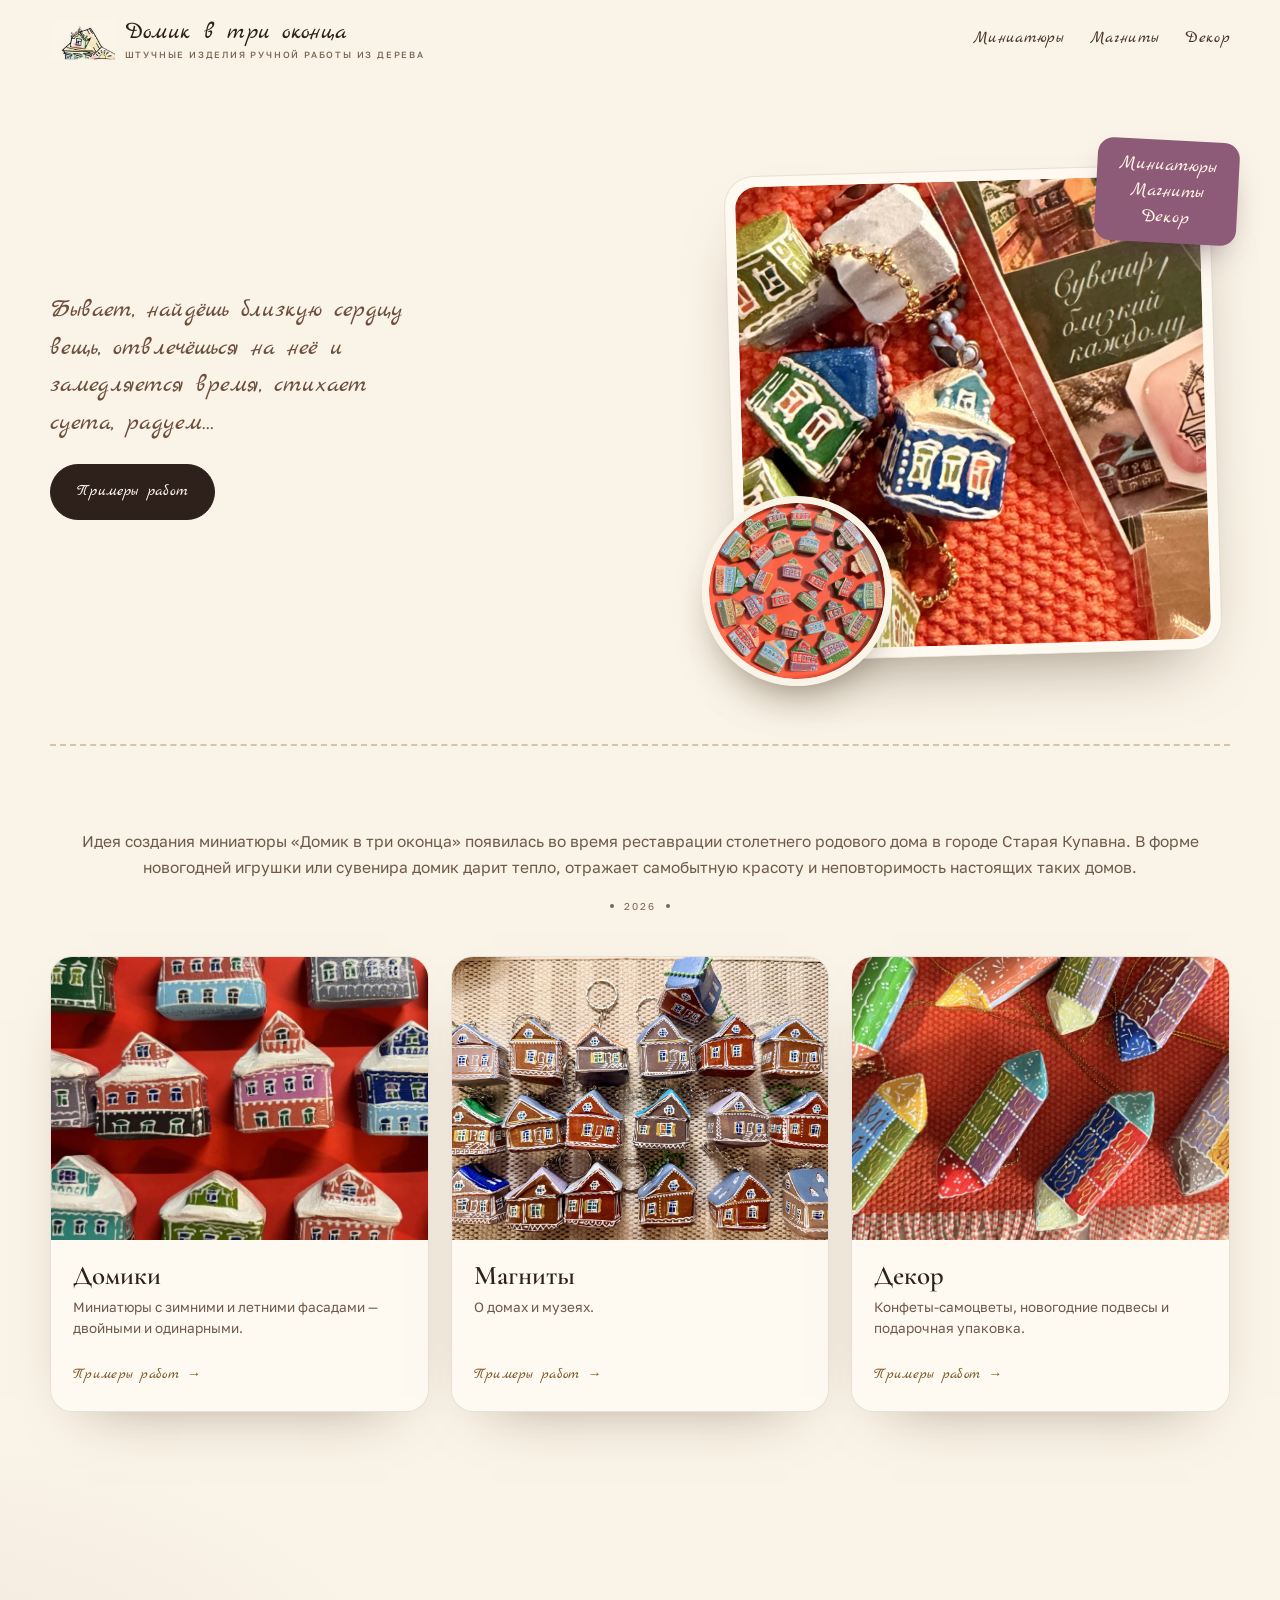
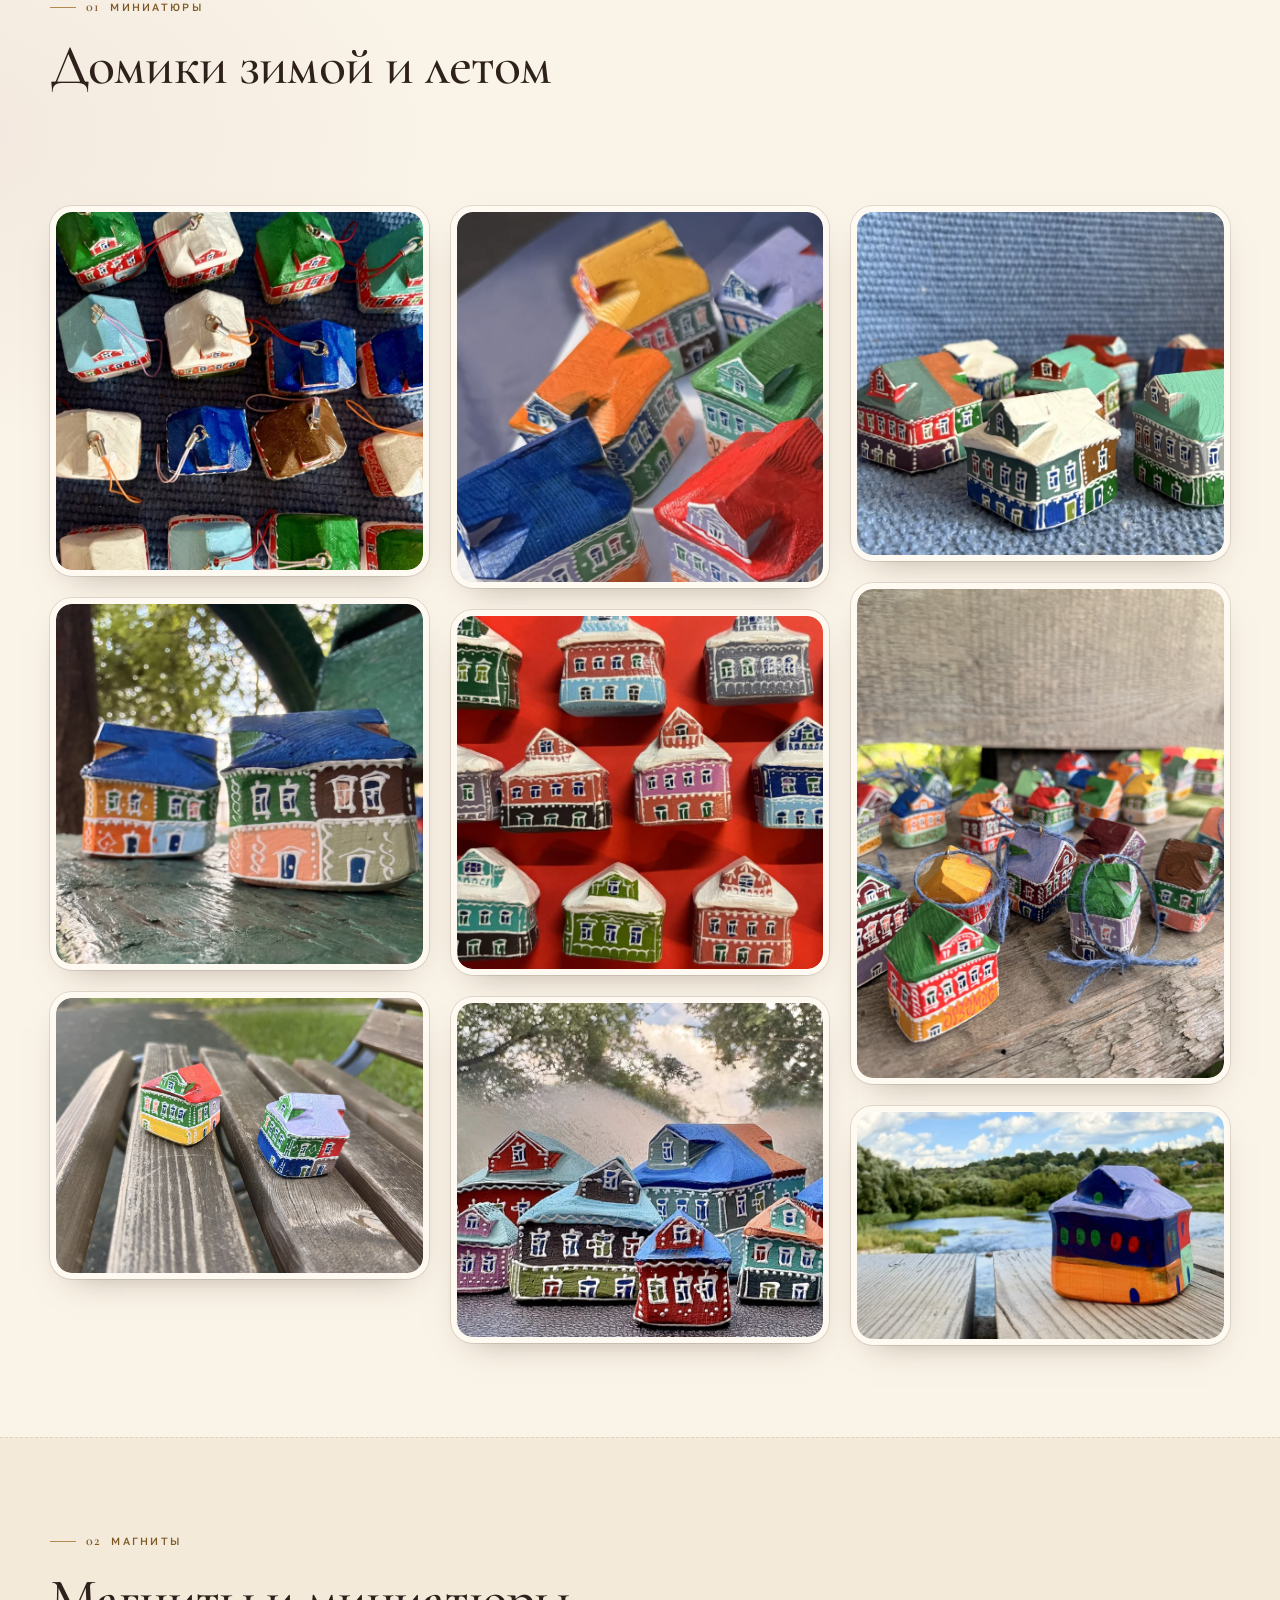
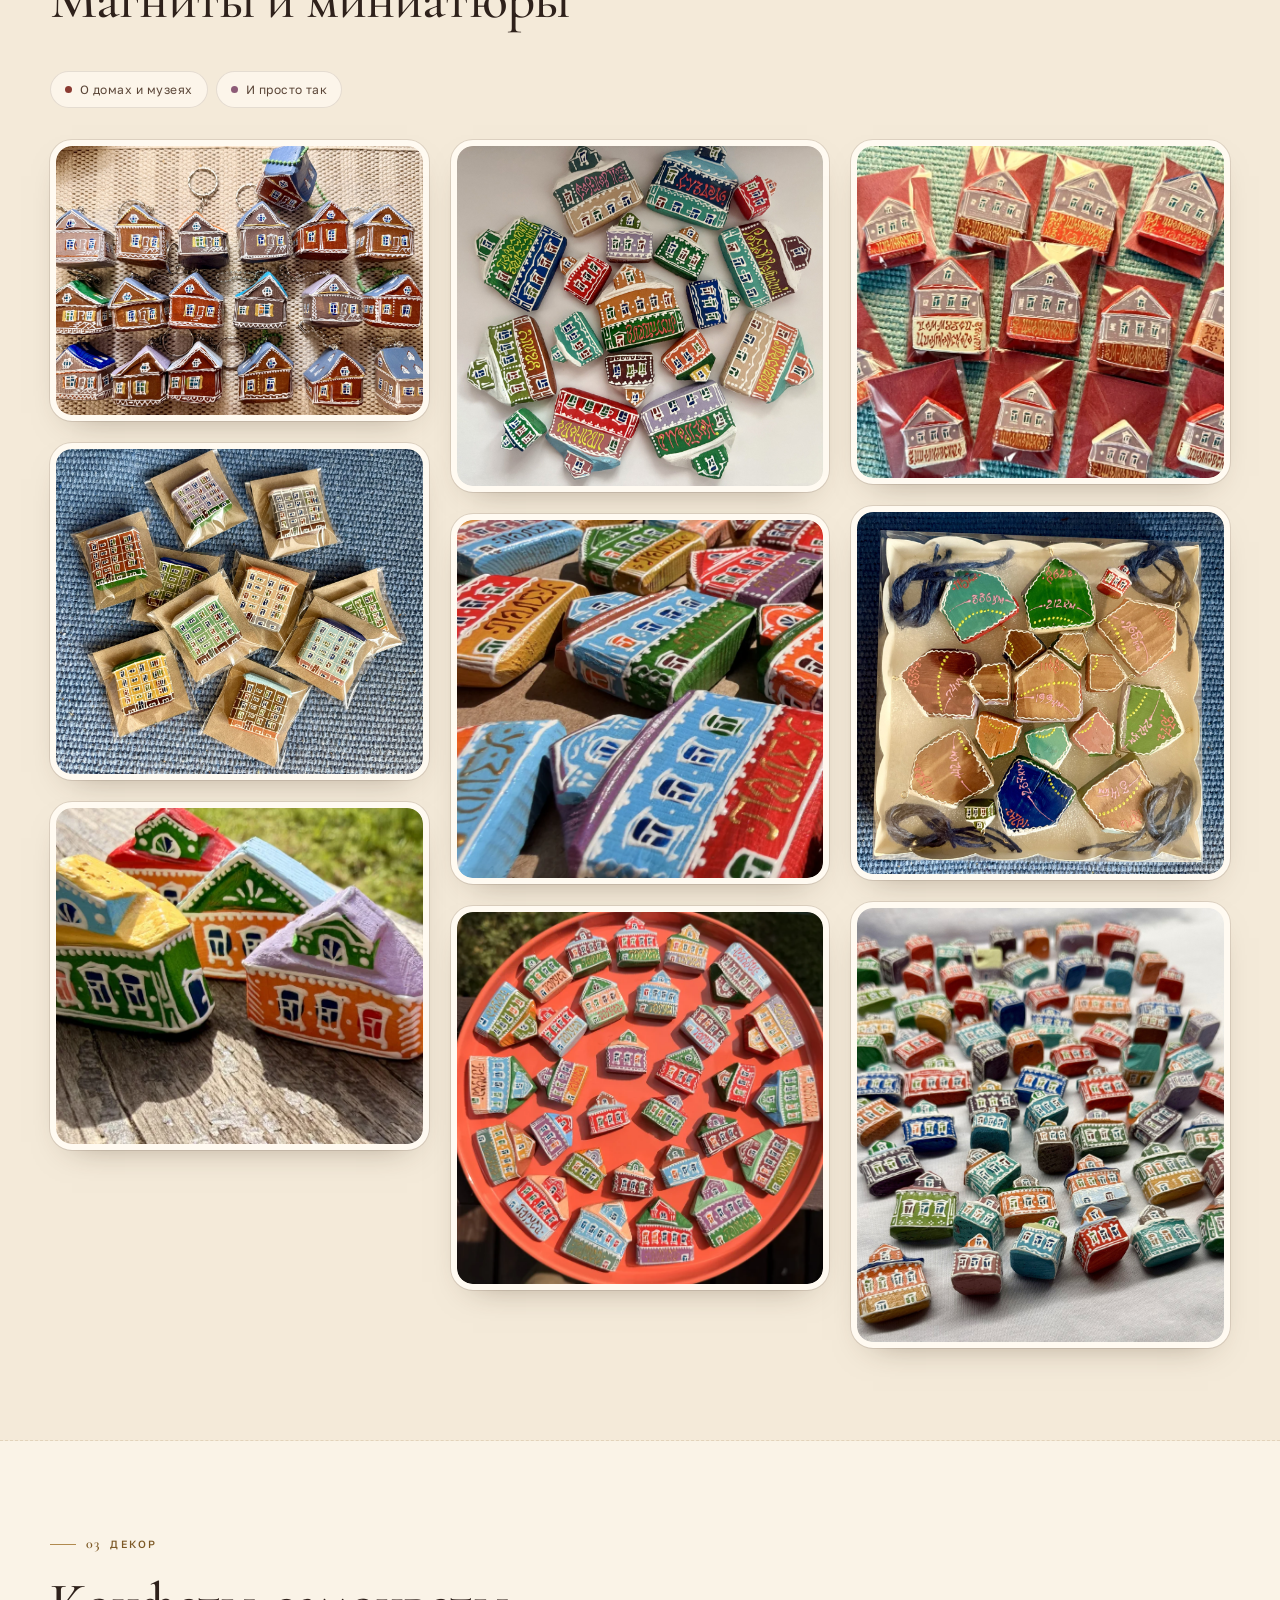
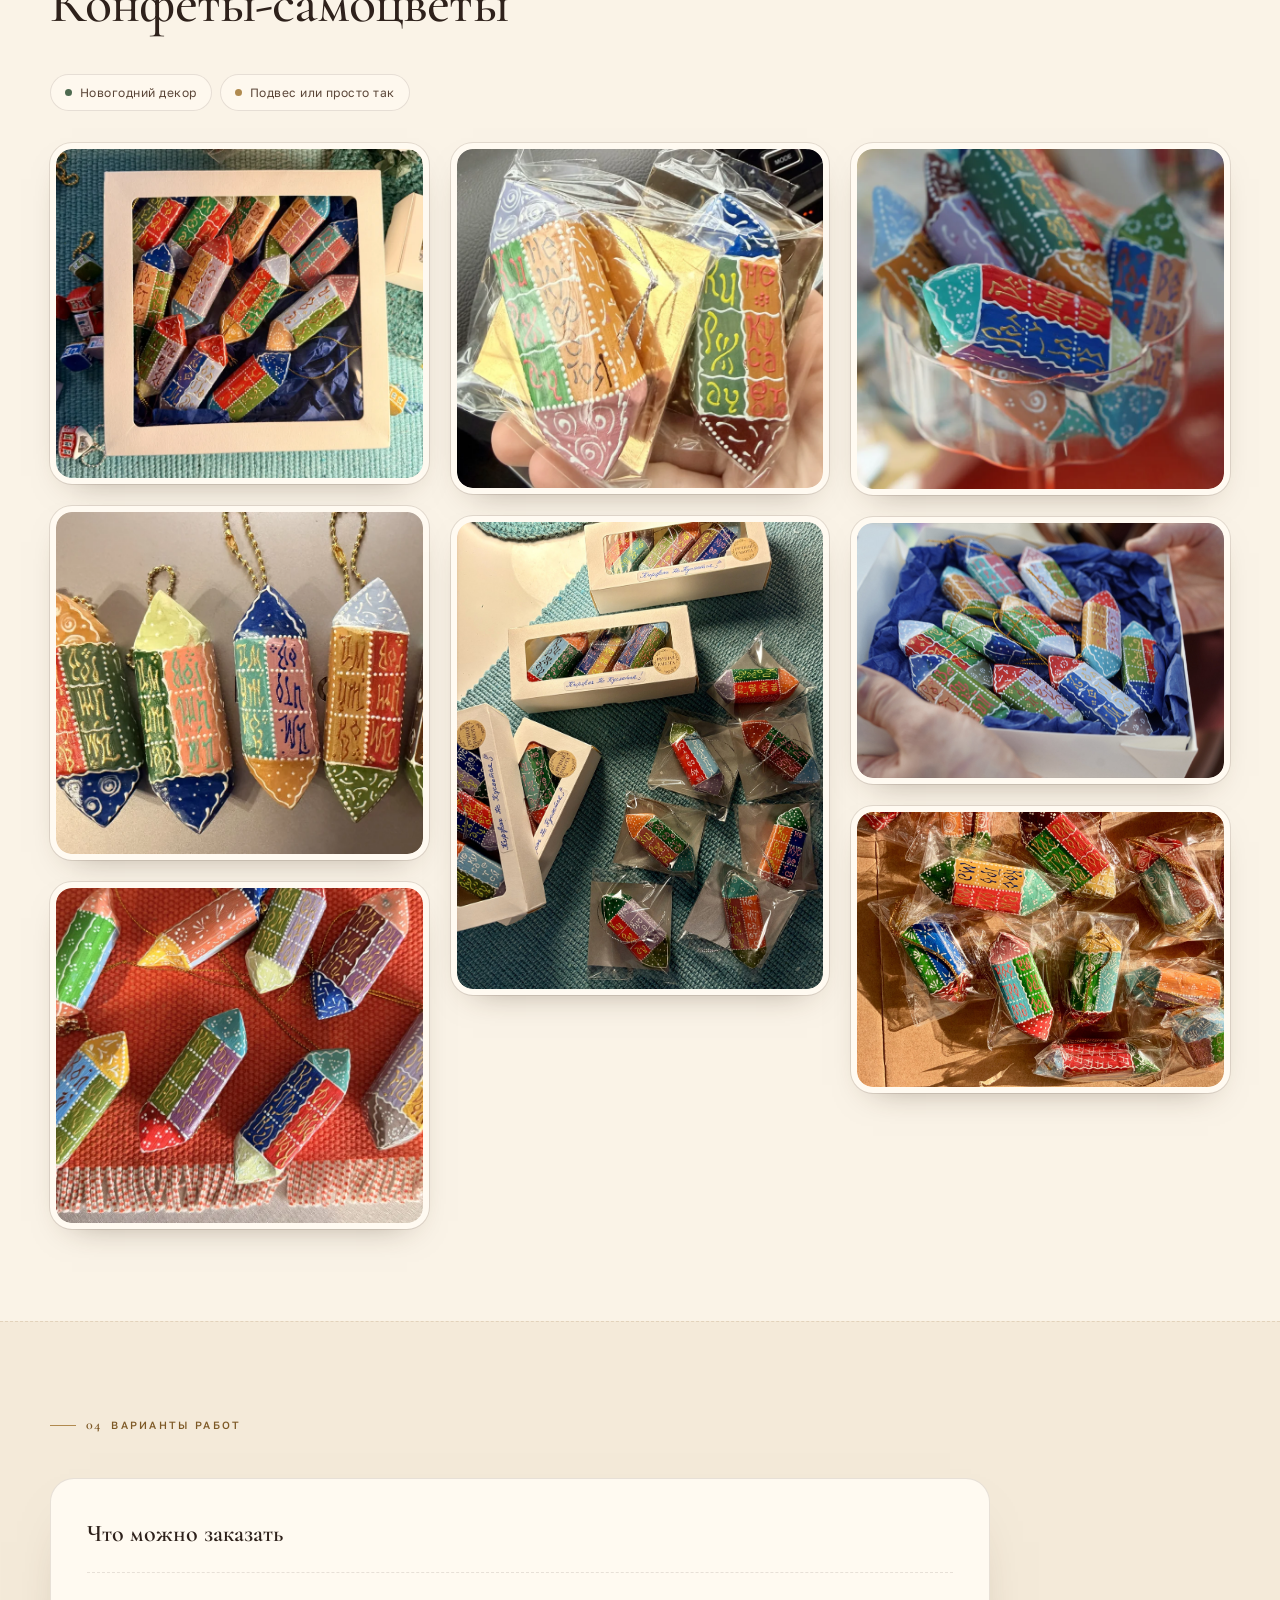
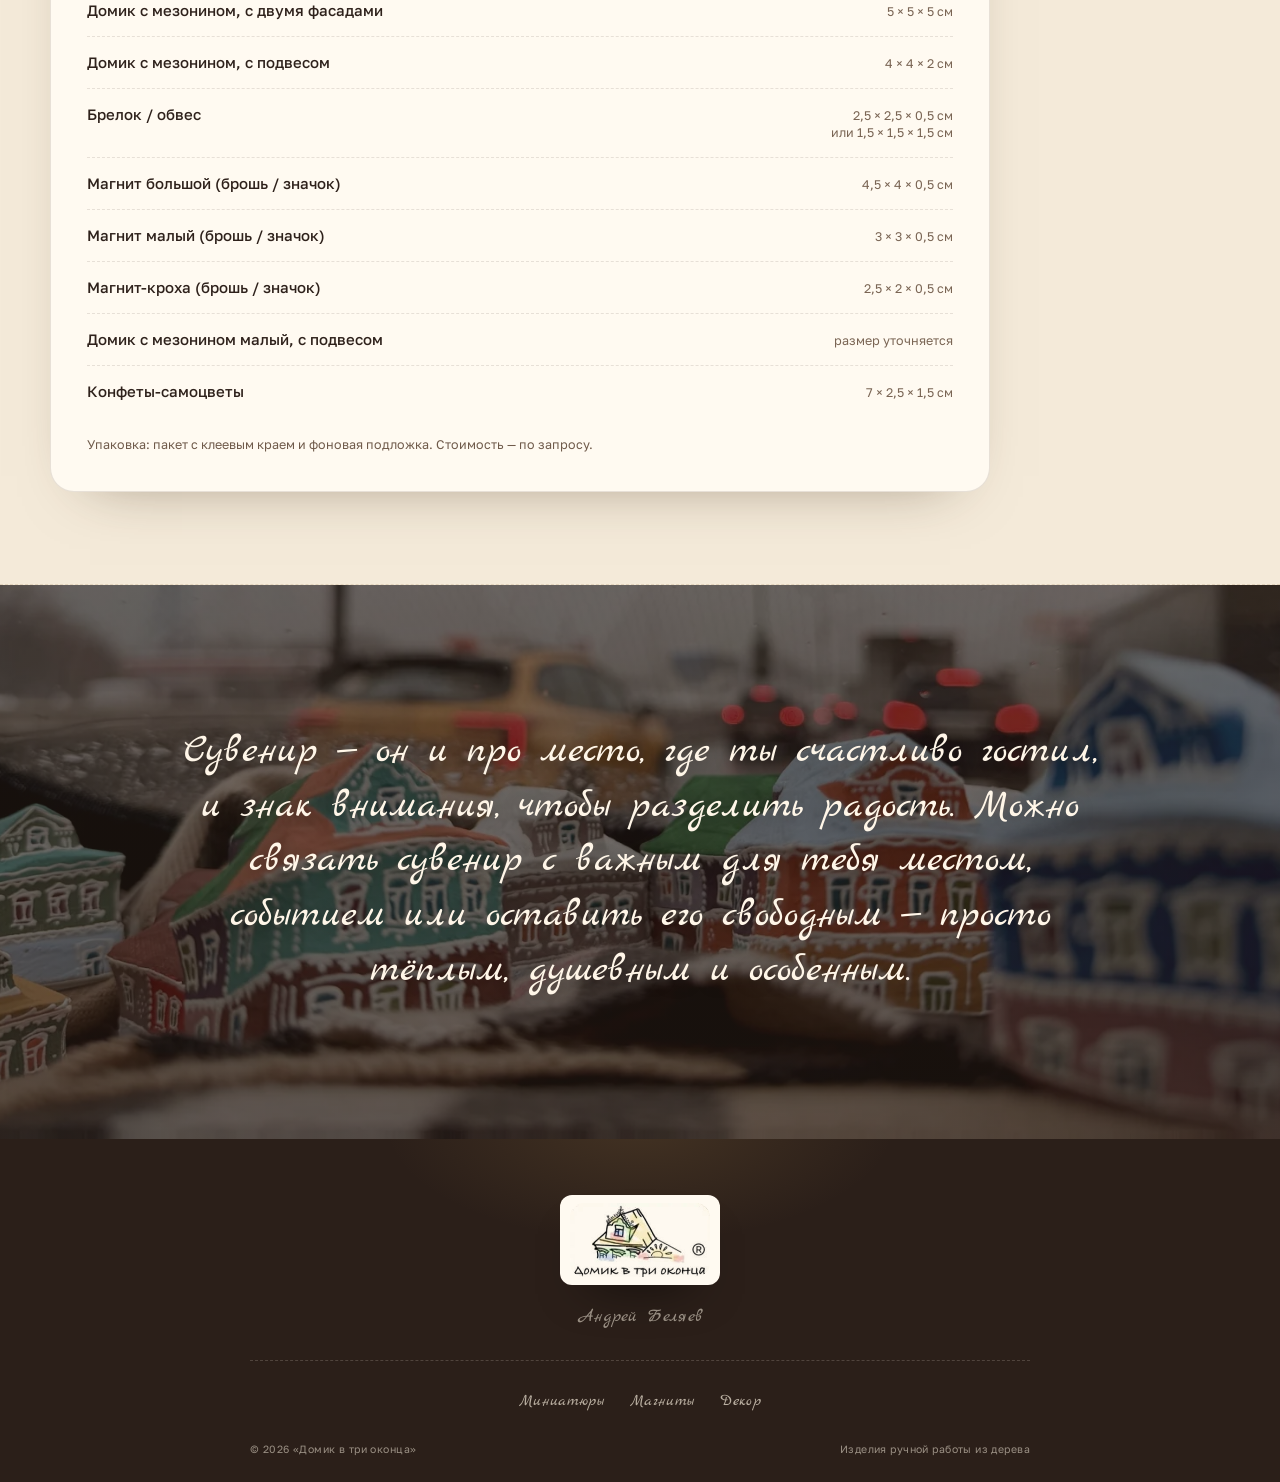
==== commit cbf9e089: "Перенести картинки в assets/img/photos, убрать docs" ====
--- a/index.html
+++ b/index.html
@@ -74,10 +74,10 @@
 
         <div class="hero__media" data-reveal>
           <figure class="hero__photo">
-            <img src="tmp/derived/hero-main-preview.webp" alt="Деревянные домики-брелоки и миниатюры на оранжевой вязаной салфетке" width="988" height="1000" fetchpriority="high">
+            <img src="assets/img/photos/hero-main-preview.webp" alt="Деревянные домики-брелоки и миниатюры на оранжевой вязаной салфетке" width="988" height="1000" fetchpriority="high">
           </figure>
           <figure class="hero__inset">
-            <img src="tmp/derived/214317-08-preview.webp" alt="Магниты-домики в красной тарелке" width="789" height="800" loading="lazy">
+            <img src="assets/img/photos/214317-08-preview.webp" alt="Магниты-домики в красной тарелке" width="789" height="800" loading="lazy">
           </figure>
           <div class="hero__badge" aria-hidden="true">
             <span>Миниатюры</span>
@@ -103,7 +103,7 @@
         <div class="cards">
           <a class="cat-card" href="#domiki" data-reveal>
             <span class="cat-card__media">
-              <img src="tmp/derived/214313-05-preview.webp" alt="Домики-миниатюры с зимней росписью" width="800" height="771" loading="lazy">
+              <img src="assets/img/photos/214313-05-preview.webp" alt="Домики-миниатюры с зимней росписью" width="800" height="771" loading="lazy">
             </span>
             <span class="cat-card__body">
               <span class="cat-card__title">Домики</span>
@@ -114,7 +114,7 @@
 
           <a class="cat-card" href="#magnity" data-reveal>
             <span class="cat-card__media">
-              <img src="tmp/hires/thumbs/214317-01-customer.jpg" alt="Магниты-домики с разными фасадами" width="1200" height="880" loading="lazy">
+              <img src="assets/img/photos/214317-01-customer-preview.jpg" alt="Магниты-домики с разными фасадами" width="1200" height="880" loading="lazy">
             </span>
             <span class="cat-card__body">
               <span class="cat-card__title">Магниты</span>
@@ -125,7 +125,7 @@
 
           <a class="cat-card" href="#dekor" data-reveal>
             <span class="cat-card__media">
-              <img src="tmp/derived/214320-03-preview.webp" alt="Конфеты-самоцветы с росписью на красном фоне" width="800" height="732" loading="lazy">
+              <img src="assets/img/photos/214320-03-preview.webp" alt="Конфеты-самоцветы с росписью на красном фоне" width="800" height="732" loading="lazy">
             </span>
             <span class="cat-card__body">
               <span class="cat-card__title">Декор</span>
@@ -151,48 +151,48 @@
 
         <div class="gallery" data-gallery>
           <figure class="gallery__item" data-reveal>
-            <button class="gallery__btn" type="button" data-lightbox data-full="tmp/derived/214313-01-full.webp" aria-label="Открыть фото: домики с зимними и летними фасадами">
-              <img src="tmp/derived/214313-01-preview.webp" alt="Набор домиков с зимними и летними фасадами" width="800" height="782" loading="lazy">
-            </button>
-          </figure>
-          <figure class="gallery__item" data-reveal>
-            <button class="gallery__btn" type="button" data-lightbox data-full="tmp/derived/214313-02-full.webp" aria-label="Открыть фото: два расписных домика">
-              <img src="tmp/derived/214313-02-preview.webp" alt="Два расписных домика на садовом столе" width="800" height="785" loading="lazy">
-            </button>
-          </figure>
-          <figure class="gallery__item" data-reveal>
-            <button class="gallery__btn" type="button" data-lightbox data-full="tmp/hires/work/heic__image-23-11-26-06-41-7.jpg" aria-label="Открыть фото: домики с двойным фасадом">
-              <img src="tmp/hires/thumbs/heic__image-23-11-26-06-41-7.jpg" alt="Домики с двойным фасадом на деревянной скамье" width="1200" height="900" loading="lazy">
-            </button>
-          </figure>
-          <figure class="gallery__item" data-reveal>
-            <button class="gallery__btn" type="button" data-lightbox data-full="tmp/derived/214313-04-full.webp" aria-label="Открыть фото: домики с яркой росписью">
-              <img src="tmp/derived/214313-04-preview.webp" alt="Яркие домики с росписью на красном фоне" width="792" height="800" loading="lazy">
-            </button>
-          </figure>
-          <figure class="gallery__item" data-reveal>
-            <button class="gallery__btn" type="button" data-lightbox data-full="tmp/derived/214313-05-full.webp" aria-label="Открыть фото: домики-магниты с зимней росписью">
-              <img src="tmp/derived/214313-05-preview.webp" alt="Домики-магниты с зимними фасадами на красной ткани" width="800" height="771" loading="lazy">
-            </button>
-          </figure>
-          <figure class="gallery__item" data-reveal>
-            <button class="gallery__btn" type="button" data-lightbox data-full="tmp/derived/214313-06-full.webp" aria-label="Открыть фото: домики на летней веранде">
-              <img src="tmp/derived/214313-06-preview.webp" alt="Миниатюрные домики на летней веранде" width="800" height="728" loading="lazy">
-            </button>
-          </figure>
-          <figure class="gallery__item" data-reveal>
-            <button class="gallery__btn" type="button" data-lightbox data-full="tmp/derived/214313-07-full.webp" aria-label="Открыть фото: домики с разными фасадами">
-              <img src="tmp/derived/214313-07-preview.webp" alt="Домики с разными фасадами на тканой салфетке" width="800" height="749" loading="lazy">
-            </button>
-          </figure>
-          <figure class="gallery__item" data-reveal>
-            <button class="gallery__btn" type="button" data-lightbox data-full="tmp/hires/work/heic__image-23-11-26-06-41-1.jpg" aria-label="Открыть фото: домики среди зелени">
-              <img src="tmp/hires/thumbs/heic__image-23-11-26-06-41-1.jpg" alt="Расписные домики среди зелени" width="1200" height="900" loading="lazy">
-            </button>
-          </figure>
-          <figure class="gallery__item" data-reveal>
-            <button class="gallery__btn" type="button" data-lightbox data-full="tmp/derived/214313-09-full.webp" aria-label="Открыть фото: домик на берегу реки">
-              <img src="tmp/derived/214313-09-preview.webp" alt="Домик с синей крышей на берегу реки" width="800" height="496" loading="lazy">
+            <button class="gallery__btn" type="button" data-lightbox data-full="assets/img/photos/214313-01-full.webp" aria-label="Открыть фото: домики с зимними и летними фасадами">
+              <img src="assets/img/photos/214313-01-preview.webp" alt="Набор домиков с зимними и летними фасадами" width="800" height="782" loading="lazy">
+            </button>
+          </figure>
+          <figure class="gallery__item" data-reveal>
+            <button class="gallery__btn" type="button" data-lightbox data-full="assets/img/photos/214313-02-full.webp" aria-label="Открыть фото: два расписных домика">
+              <img src="assets/img/photos/214313-02-preview.webp" alt="Два расписных домика на садовом столе" width="800" height="785" loading="lazy">
+            </button>
+          </figure>
+          <figure class="gallery__item" data-reveal>
+            <button class="gallery__btn" type="button" data-lightbox data-full="assets/img/photos/heic__image-23-11-26-06-41-7-full.jpg" aria-label="Открыть фото: домики с двойным фасадом">
+              <img src="assets/img/photos/heic__image-23-11-26-06-41-7-preview.jpg" alt="Домики с двойным фасадом на деревянной скамье" width="1200" height="900" loading="lazy">
+            </button>
+          </figure>
+          <figure class="gallery__item" data-reveal>
+            <button class="gallery__btn" type="button" data-lightbox data-full="assets/img/photos/214313-04-full.webp" aria-label="Открыть фото: домики с яркой росписью">
+              <img src="assets/img/photos/214313-04-preview.webp" alt="Яркие домики с росписью на красном фоне" width="792" height="800" loading="lazy">
+            </button>
+          </figure>
+          <figure class="gallery__item" data-reveal>
+            <button class="gallery__btn" type="button" data-lightbox data-full="assets/img/photos/214313-05-full.webp" aria-label="Открыть фото: домики-магниты с зимней росписью">
+              <img src="assets/img/photos/214313-05-preview.webp" alt="Домики-магниты с зимними фасадами на красной ткани" width="800" height="771" loading="lazy">
+            </button>
+          </figure>
+          <figure class="gallery__item" data-reveal>
+            <button class="gallery__btn" type="button" data-lightbox data-full="assets/img/photos/214313-06-full.webp" aria-label="Открыть фото: домики на летней веранде">
+              <img src="assets/img/photos/214313-06-preview.webp" alt="Миниатюрные домики на летней веранде" width="800" height="728" loading="lazy">
+            </button>
+          </figure>
+          <figure class="gallery__item" data-reveal>
+            <button class="gallery__btn" type="button" data-lightbox data-full="assets/img/photos/214313-07-full.webp" aria-label="Открыть фото: домики с разными фасадами">
+              <img src="assets/img/photos/214313-07-preview.webp" alt="Домики с разными фасадами на тканой салфетке" width="800" height="749" loading="lazy">
+            </button>
+          </figure>
+          <figure class="gallery__item" data-reveal>
+            <button class="gallery__btn" type="button" data-lightbox data-full="assets/img/photos/heic__image-23-11-26-06-41-1-full.jpg" aria-label="Открыть фото: домики среди зелени">
+              <img src="assets/img/photos/heic__image-23-11-26-06-41-1-preview.jpg" alt="Расписные домики среди зелени" width="1200" height="900" loading="lazy">
+            </button>
+          </figure>
+          <figure class="gallery__item" data-reveal>
+            <button class="gallery__btn" type="button" data-lightbox data-full="assets/img/photos/214313-09-full.webp" aria-label="Открыть фото: домик на берегу реки">
+              <img src="assets/img/photos/214313-09-preview.webp" alt="Домик с синей крышей на берегу реки" width="800" height="496" loading="lazy">
             </button>
           </figure>
         </div>
@@ -213,48 +213,48 @@
 
         <div class="gallery" data-gallery>
           <figure class="gallery__item" data-reveal>
-            <button class="gallery__btn" type="button" data-lightbox data-full="tmp/hires/work/214317-01-customer.jpg" aria-label="Открыть фото: магниты-домики с разными фасадами">
-              <img src="tmp/hires/thumbs/214317-01-customer.jpg" alt="Магниты-домики с разными фасадами на тёмном фоне" width="1200" height="880" loading="lazy">
-            </button>
-          </figure>
-          <figure class="gallery__item" data-reveal>
-            <button class="gallery__btn" type="button" data-lightbox data-full="tmp/hires/work/heic__image-23-11-26-06-44-4.jpg" aria-label="Открыть фото: маленькие наборные домики">
-              <img src="tmp/hires/thumbs/heic__image-23-11-26-06-44-4.jpg" alt="Маленькие наборные домики на синей ткани" width="1200" height="1063" loading="lazy">
-            </button>
-          </figure>
-          <figure class="gallery__item" data-reveal>
-            <button class="gallery__btn" type="button" data-lightbox data-full="tmp/derived/214317-04-full.webp" aria-label="Открыть фото: домики-магниты на деревянном столе">
-              <img src="tmp/derived/214317-04-preview.webp" alt="Домики-магниты на деревянном столе" width="800" height="735" loading="lazy">
-            </button>
-          </figure>
-          <figure class="gallery__item" data-reveal>
-            <button class="gallery__btn" type="button" data-lightbox data-full="tmp/hires/work/214317-02-customer.jpg" aria-label="Открыть фото: наборные магниты-домики">
-              <img src="tmp/hires/thumbs/214317-02-customer.jpg" alt="Наборные магниты-домики, рассыпанные на светлой поверхности" width="1200" height="1112" loading="lazy">
-            </button>
-          </figure>
-          <figure class="gallery__item" data-reveal>
-            <button class="gallery__btn" type="button" data-lightbox data-full="tmp/derived/214317-06-full.webp" aria-label="Открыть фото: магниты-домики с навесами">
-              <img src="tmp/derived/214317-06-preview.webp" alt="Магниты-домики с разноцветными навесами" width="800" height="782" loading="lazy">
-            </button>
-          </figure>
-          <figure class="gallery__item" data-reveal>
-            <button class="gallery__btn" type="button" data-lightbox data-full="tmp/derived/214317-08-full.webp" aria-label="Открыть фото: домики-магниты в красной тарелке">
-              <img src="tmp/derived/214317-08-preview.webp" alt="Магниты-домики в красной тарелке" width="789" height="800" loading="lazy">
-            </button>
-          </figure>
-          <figure class="gallery__item" data-reveal>
-            <button class="gallery__btn" type="button" data-lightbox data-full="tmp/derived/214317-09-full.webp" aria-label="Открыть фото: домики-магниты в подарочной упаковке">
-              <img src="tmp/derived/214317-09-preview.webp" alt="Домики-магниты в подарочной упаковке" width="800" height="725" loading="lazy">
-            </button>
-          </figure>
-          <figure class="gallery__item" data-reveal>
-            <button class="gallery__btn" type="button" data-lightbox data-full="tmp/hires/work/heic__image-23-11-26-06-44-1.jpg" aria-label="Открыть фото: расписные домики-подвески на ткани">
-              <img src="tmp/hires/thumbs/heic__image-23-11-26-06-44-1.jpg" alt="Расписные домики-подвески на тканевой подложке" width="1200" height="1184" loading="lazy">
-            </button>
-          </figure>
-          <figure class="gallery__item" data-reveal>
-            <button class="gallery__btn" type="button" data-lightbox data-full="tmp/hires/work/heic__image-23-11-26-06-43-2.jpg" aria-label="Открыть фото: маленькие магниты-домики">
-              <img src="tmp/hires/thumbs/heic__image-23-11-26-06-43-2.jpg" alt="Много маленьких магнитов-домиков на светлой поверхности" width="1013" height="1200" loading="lazy">
+            <button class="gallery__btn" type="button" data-lightbox data-full="assets/img/photos/214317-01-customer-full.jpg" aria-label="Открыть фото: магниты-домики с разными фасадами">
+              <img src="assets/img/photos/214317-01-customer-preview.jpg" alt="Магниты-домики с разными фасадами на тёмном фоне" width="1200" height="880" loading="lazy">
+            </button>
+          </figure>
+          <figure class="gallery__item" data-reveal>
+            <button class="gallery__btn" type="button" data-lightbox data-full="assets/img/photos/heic__image-23-11-26-06-44-4-full.jpg" aria-label="Открыть фото: маленькие наборные домики">
+              <img src="assets/img/photos/heic__image-23-11-26-06-44-4-preview.jpg" alt="Маленькие наборные домики на синей ткани" width="1200" height="1063" loading="lazy">
+            </button>
+          </figure>
+          <figure class="gallery__item" data-reveal>
+            <button class="gallery__btn" type="button" data-lightbox data-full="assets/img/photos/214317-04-full.webp" aria-label="Открыть фото: домики-магниты на деревянном столе">
+              <img src="assets/img/photos/214317-04-preview.webp" alt="Домики-магниты на деревянном столе" width="800" height="735" loading="lazy">
+            </button>
+          </figure>
+          <figure class="gallery__item" data-reveal>
+            <button class="gallery__btn" type="button" data-lightbox data-full="assets/img/photos/214317-02-customer-full.jpg" aria-label="Открыть фото: наборные магниты-домики">
+              <img src="assets/img/photos/214317-02-customer-preview.jpg" alt="Наборные магниты-домики, рассыпанные на светлой поверхности" width="1200" height="1112" loading="lazy">
+            </button>
+          </figure>
+          <figure class="gallery__item" data-reveal>
+            <button class="gallery__btn" type="button" data-lightbox data-full="assets/img/photos/214317-06-full.webp" aria-label="Открыть фото: магниты-домики с навесами">
+              <img src="assets/img/photos/214317-06-preview.webp" alt="Магниты-домики с разноцветными навесами" width="800" height="782" loading="lazy">
+            </button>
+          </figure>
+          <figure class="gallery__item" data-reveal>
+            <button class="gallery__btn" type="button" data-lightbox data-full="assets/img/photos/214317-08-full.webp" aria-label="Открыть фото: домики-магниты в красной тарелке">
+              <img src="assets/img/photos/214317-08-preview.webp" alt="Магниты-домики в красной тарелке" width="789" height="800" loading="lazy">
+            </button>
+          </figure>
+          <figure class="gallery__item" data-reveal>
+            <button class="gallery__btn" type="button" data-lightbox data-full="assets/img/photos/214317-09-full.webp" aria-label="Открыть фото: домики-магниты в подарочной упаковке">
+              <img src="assets/img/photos/214317-09-preview.webp" alt="Домики-магниты в подарочной упаковке" width="800" height="725" loading="lazy">
+            </button>
+          </figure>
+          <figure class="gallery__item" data-reveal>
+            <button class="gallery__btn" type="button" data-lightbox data-full="assets/img/photos/heic__image-23-11-26-06-44-1-full.jpg" aria-label="Открыть фото: расписные домики-подвески на ткани">
+              <img src="assets/img/photos/heic__image-23-11-26-06-44-1-preview.jpg" alt="Расписные домики-подвески на тканевой подложке" width="1200" height="1184" loading="lazy">
+            </button>
+          </figure>
+          <figure class="gallery__item" data-reveal>
+            <button class="gallery__btn" type="button" data-lightbox data-full="assets/img/photos/heic__image-23-11-26-06-43-2-full.jpg" aria-label="Открыть фото: маленькие магниты-домики">
+              <img src="assets/img/photos/heic__image-23-11-26-06-43-2-preview.jpg" alt="Много маленьких магнитов-домиков на светлой поверхности" width="1013" height="1200" loading="lazy">
             </button>
           </figure>
         </div>
@@ -275,43 +275,43 @@
 
         <div class="gallery" data-gallery>
           <figure class="gallery__item" data-reveal>
-            <button class="gallery__btn" type="button" data-lightbox data-full="tmp/derived/214320-01-full.webp" aria-label="Открыть фото: конфеты-самоцветы в коробке">
-              <img src="tmp/derived/214320-01-preview.webp" alt="Конфеты-самоцветы в подарочной коробке" width="800" height="718" loading="lazy">
-            </button>
-          </figure>
-          <figure class="gallery__item" data-reveal>
-            <button class="gallery__btn" type="button" data-lightbox data-full="tmp/derived/214320-02-full.webp" aria-label="Открыть фото: ёлочные подвесы-домики">
-              <img src="tmp/derived/214320-02-preview.webp" alt="Ёлочные подвесы в виде домиков" width="800" height="745" loading="lazy">
-            </button>
-          </figure>
-          <figure class="gallery__item" data-reveal>
-            <button class="gallery__btn" type="button" data-lightbox data-full="tmp/derived/214320-03-full.webp" aria-label="Открыть фото: конфеты-самоцветы с росписью">
-              <img src="tmp/derived/214320-03-preview.webp" alt="Конфеты-самоцветы с росписью на красном фоне" width="800" height="732" loading="lazy">
-            </button>
-          </figure>
-          <figure class="gallery__item" data-reveal>
-            <button class="gallery__btn" type="button" data-lightbox data-full="tmp/derived/214320-04-full.webp" aria-label="Открыть фото: конфеты-самоцветы в упаковке">
-              <img src="tmp/derived/214320-04-preview.webp" alt="Конфеты-самоцветы в прозрачной упаковке" width="800" height="740" loading="lazy">
-            </button>
-          </figure>
-          <figure class="gallery__item" data-reveal>
-            <button class="gallery__btn" type="button" data-lightbox data-full="tmp/hires/work/heic__image-23-11-26-06-44-5.jpg" aria-label="Открыть фото: подарочные наборы">
-              <img src="tmp/hires/thumbs/heic__image-23-11-26-06-44-5.jpg" alt="Подарочные наборы конфет-самоцветов" width="943" height="1200" loading="lazy">
-            </button>
-          </figure>
-          <figure class="gallery__item" data-reveal>
-            <button class="gallery__btn" type="button" data-lightbox data-full="tmp/derived/214320-06-full.webp" aria-label="Открыть фото: конфеты-самоцветы крупным планом">
-              <img src="tmp/derived/214320-06-preview.webp" alt="Крупный план конфет-самоцветов" width="800" height="741" loading="lazy">
-            </button>
-          </figure>
-          <figure class="gallery__item" data-reveal>
-            <button class="gallery__btn" type="button" data-lightbox data-full="tmp/hires/work/jpeg__image-24-11-26-01-13-1.jpg" aria-label="Открыть фото: горка конфет-самоцветов">
-              <img src="tmp/hires/thumbs/jpeg__image-24-11-26-01-13-1.jpg" alt="Горка конфет-самоцветов" width="1200" height="836" loading="lazy">
-            </button>
-          </figure>
-          <figure class="gallery__item" data-reveal>
-            <button class="gallery__btn" type="button" data-lightbox data-full="tmp/hires/work/heic__image-23-11-26-06-37.jpg" aria-label="Открыть фото: конфеты-самоцветы в упаковке">
-              <img src="tmp/hires/thumbs/heic__image-23-11-26-06-37.jpg" alt="Конфеты-самоцветы в прозрачной упаковке" width="1200" height="900" loading="lazy">
+            <button class="gallery__btn" type="button" data-lightbox data-full="assets/img/photos/214320-01-full.webp" aria-label="Открыть фото: конфеты-самоцветы в коробке">
+              <img src="assets/img/photos/214320-01-preview.webp" alt="Конфеты-самоцветы в подарочной коробке" width="800" height="718" loading="lazy">
+            </button>
+          </figure>
+          <figure class="gallery__item" data-reveal>
+            <button class="gallery__btn" type="button" data-lightbox data-full="assets/img/photos/214320-02-full.webp" aria-label="Открыть фото: ёлочные подвесы-домики">
+              <img src="assets/img/photos/214320-02-preview.webp" alt="Ёлочные подвесы в виде домиков" width="800" height="745" loading="lazy">
+            </button>
+          </figure>
+          <figure class="gallery__item" data-reveal>
+            <button class="gallery__btn" type="button" data-lightbox data-full="assets/img/photos/214320-03-full.webp" aria-label="Открыть фото: конфеты-самоцветы с росписью">
+              <img src="assets/img/photos/214320-03-preview.webp" alt="Конфеты-самоцветы с росписью на красном фоне" width="800" height="732" loading="lazy">
+            </button>
+          </figure>
+          <figure class="gallery__item" data-reveal>
+            <button class="gallery__btn" type="button" data-lightbox data-full="assets/img/photos/214320-04-full.webp" aria-label="Открыть фото: конфеты-самоцветы в упаковке">
+              <img src="assets/img/photos/214320-04-preview.webp" alt="Конфеты-самоцветы в прозрачной упаковке" width="800" height="740" loading="lazy">
+            </button>
+          </figure>
+          <figure class="gallery__item" data-reveal>
+            <button class="gallery__btn" type="button" data-lightbox data-full="assets/img/photos/heic__image-23-11-26-06-44-5-full.jpg" aria-label="Открыть фото: подарочные наборы">
+              <img src="assets/img/photos/heic__image-23-11-26-06-44-5-preview.jpg" alt="Подарочные наборы конфет-самоцветов" width="943" height="1200" loading="lazy">
+            </button>
+          </figure>
+          <figure class="gallery__item" data-reveal>
+            <button class="gallery__btn" type="button" data-lightbox data-full="assets/img/photos/214320-06-full.webp" aria-label="Открыть фото: конфеты-самоцветы крупным планом">
+              <img src="assets/img/photos/214320-06-preview.webp" alt="Крупный план конфет-самоцветов" width="800" height="741" loading="lazy">
+            </button>
+          </figure>
+          <figure class="gallery__item" data-reveal>
+            <button class="gallery__btn" type="button" data-lightbox data-full="assets/img/photos/jpeg__image-24-11-26-01-13-1-full.jpg" aria-label="Открыть фото: горка конфет-самоцветов">
+              <img src="assets/img/photos/jpeg__image-24-11-26-01-13-1-preview.jpg" alt="Горка конфет-самоцветов" width="1200" height="836" loading="lazy">
+            </button>
+          </figure>
+          <figure class="gallery__item" data-reveal>
+            <button class="gallery__btn" type="button" data-lightbox data-full="assets/img/photos/heic__image-23-11-26-06-37-full.jpg" aria-label="Открыть фото: конфеты-самоцветы в упаковке">
+              <img src="assets/img/photos/heic__image-23-11-26-06-37-preview.jpg" alt="Конфеты-самоцветы в прозрачной упаковке" width="1200" height="900" loading="lazy">
             </button>
           </figure>
         </div>
@@ -372,7 +372,7 @@
     </section>
 
     <section class="quote" aria-label="О сувенире">
-      <img class="quote__bg" src="tmp/derived/quote-bg-preview.webp" alt="" width="1600" height="638" loading="lazy" aria-hidden="true">
+      <img class="quote__bg" src="assets/img/photos/quote-bg-preview.webp" alt="" width="1600" height="638" loading="lazy" aria-hidden="true">
       <div class="container quote__inner" data-reveal>
         <blockquote class="quote__text">Сувенир — он и про место, где ты счастливо гостил, и знак внимания, чтобы разделить радость. Можно связать сувенир с важным для тебя местом, событием или оставить его свободным — просто тёплым, душевным и особенным.</blockquote>
       </div>
